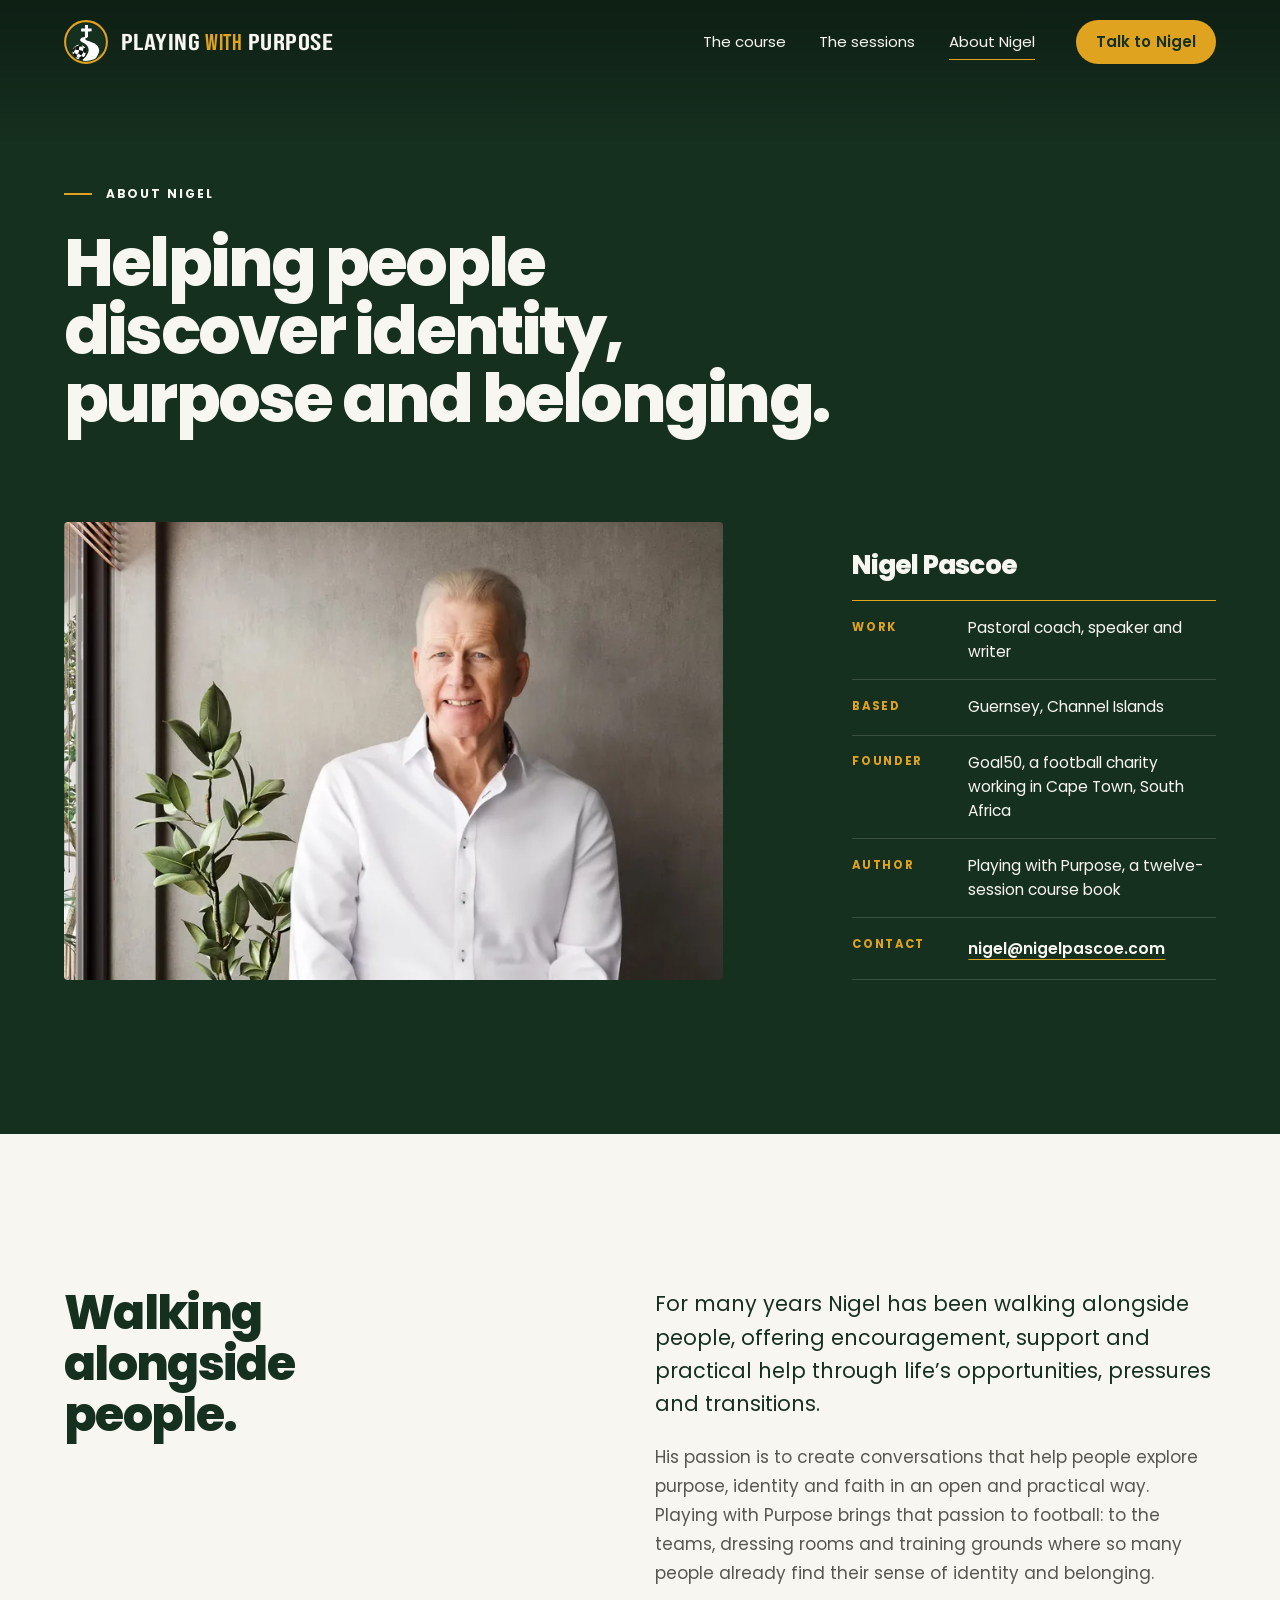
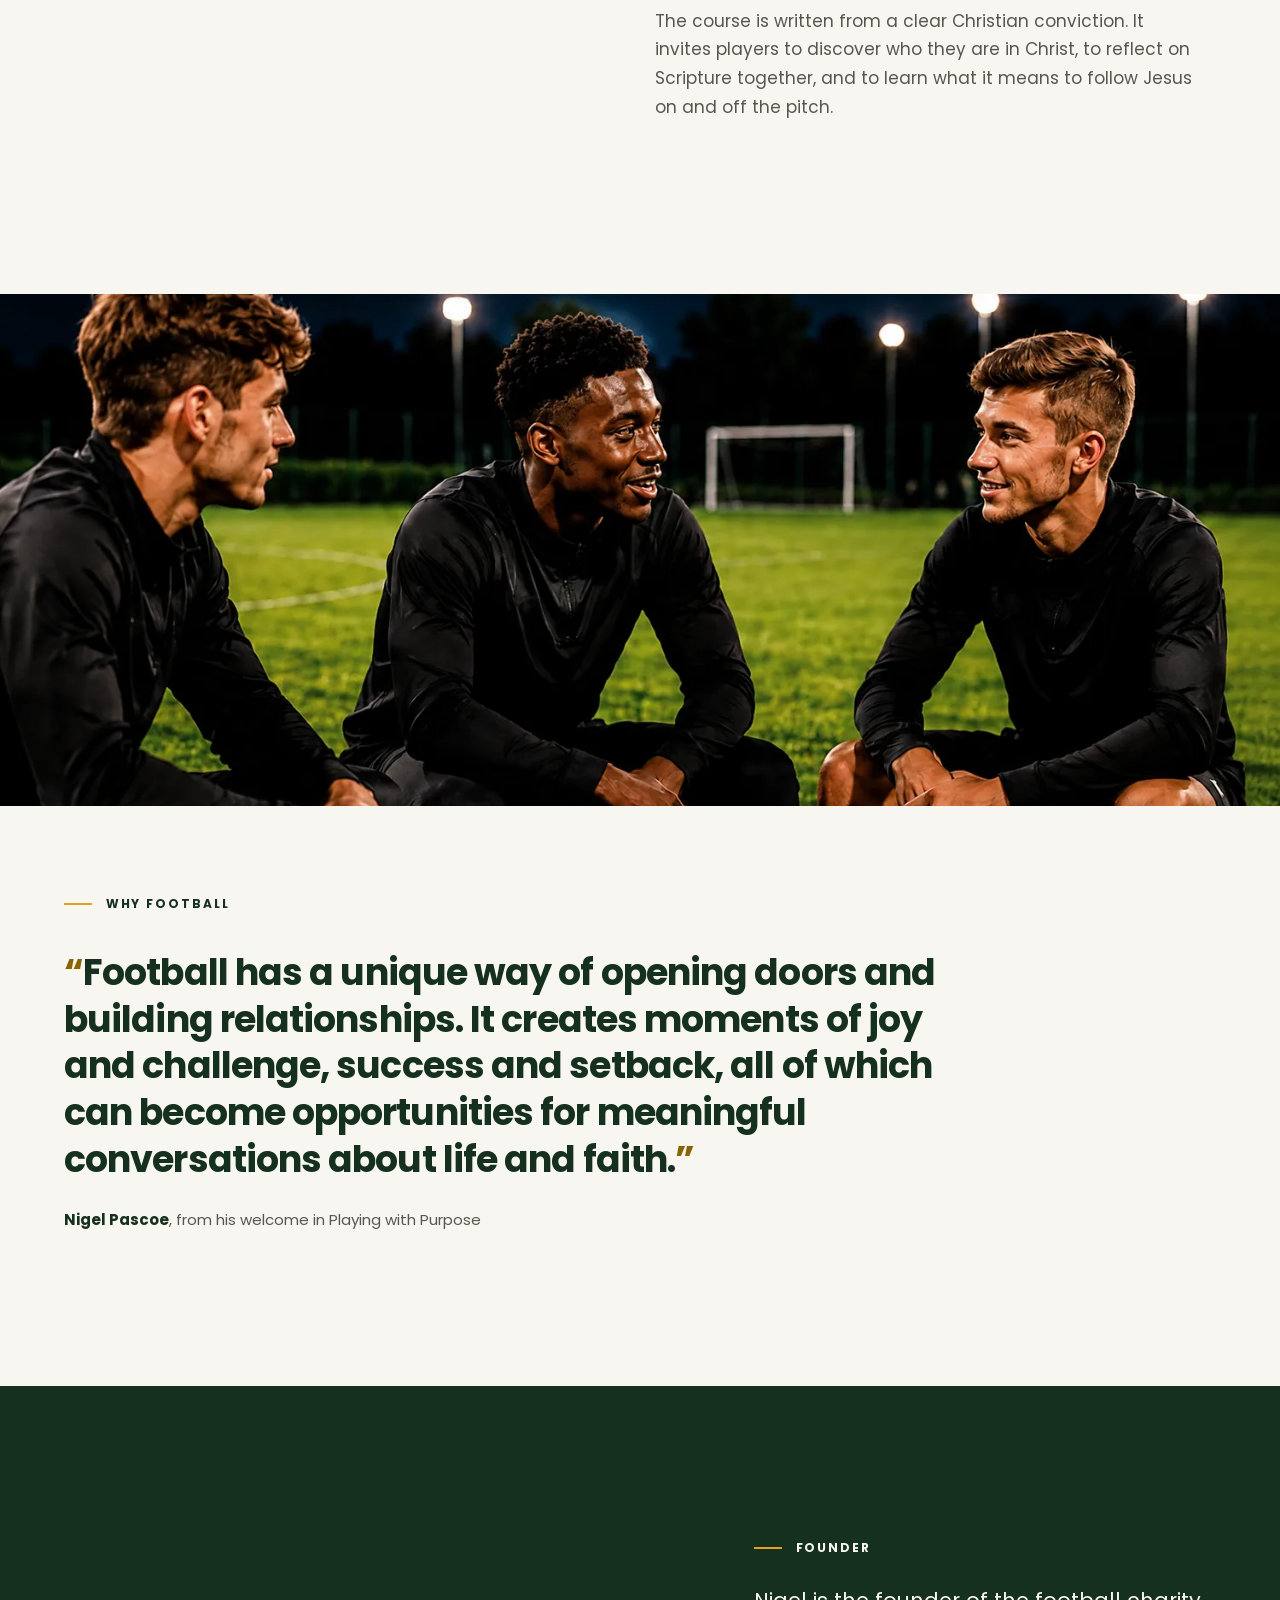
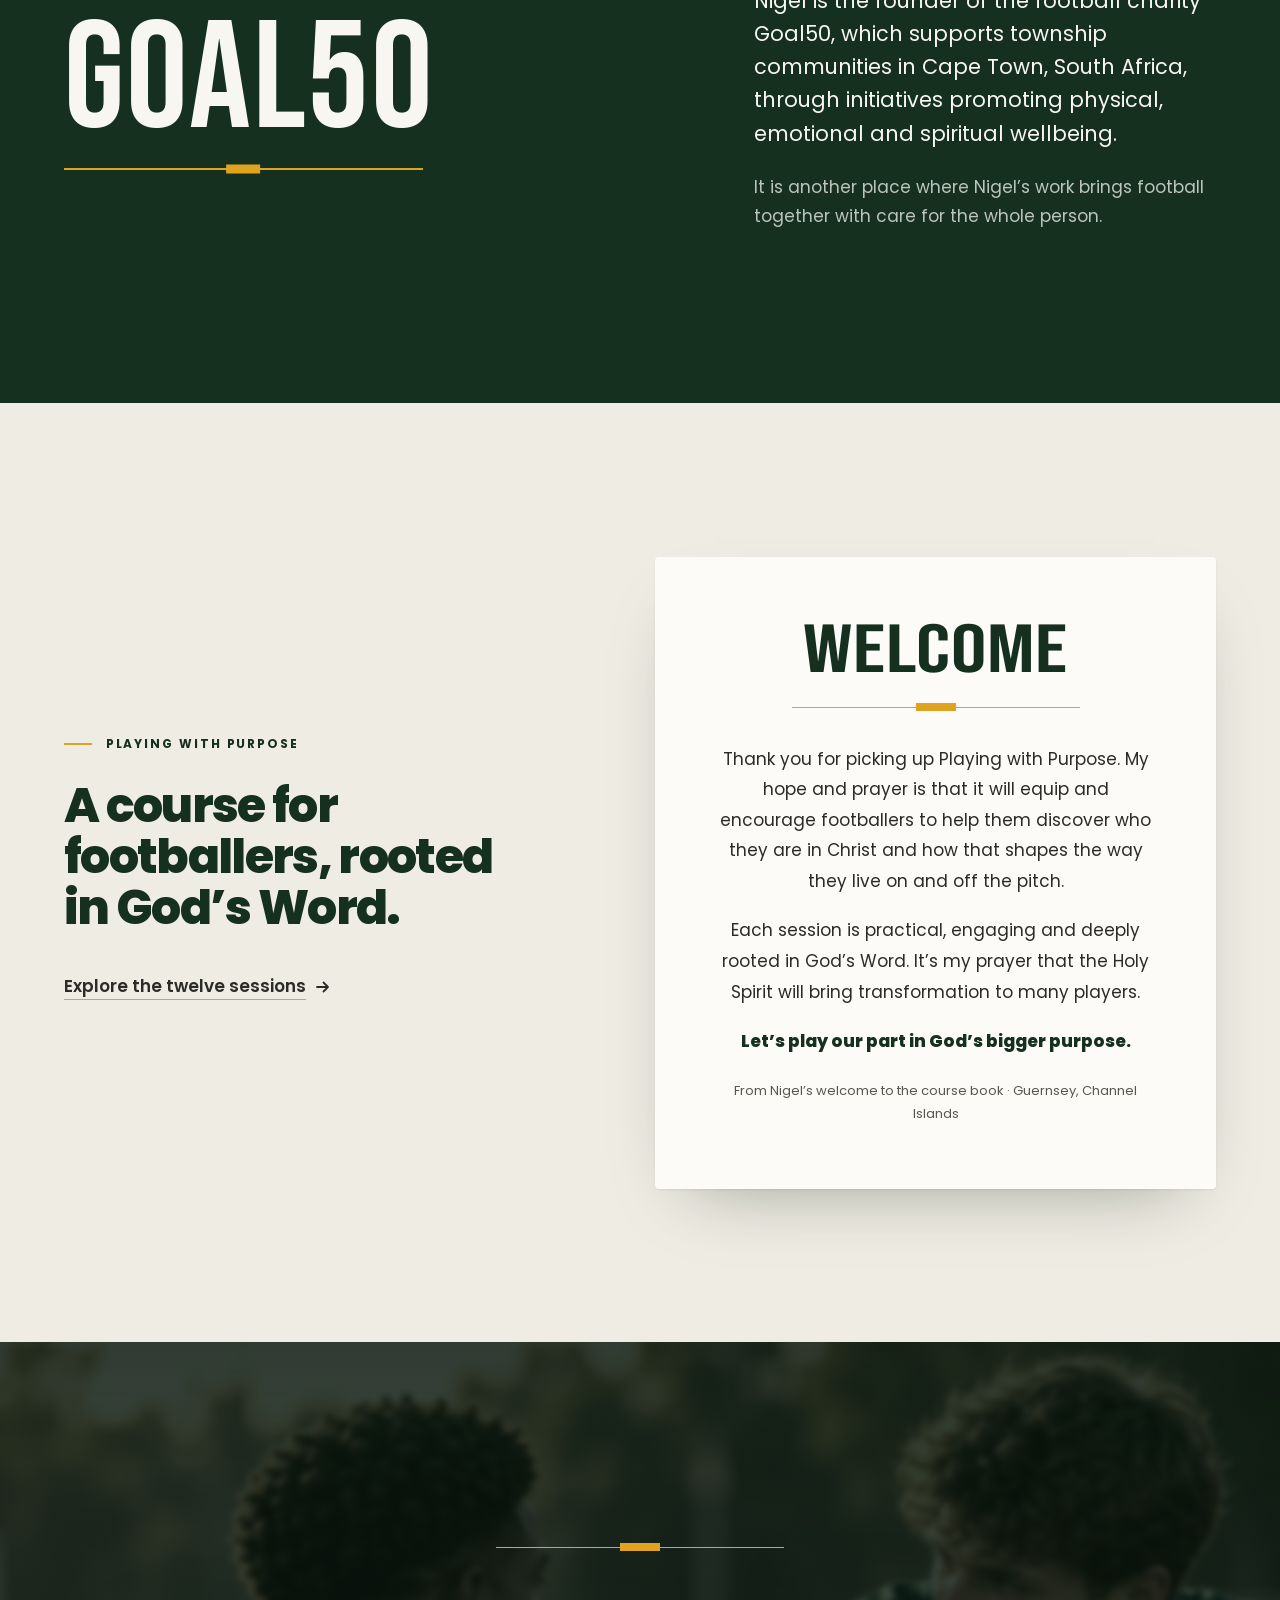
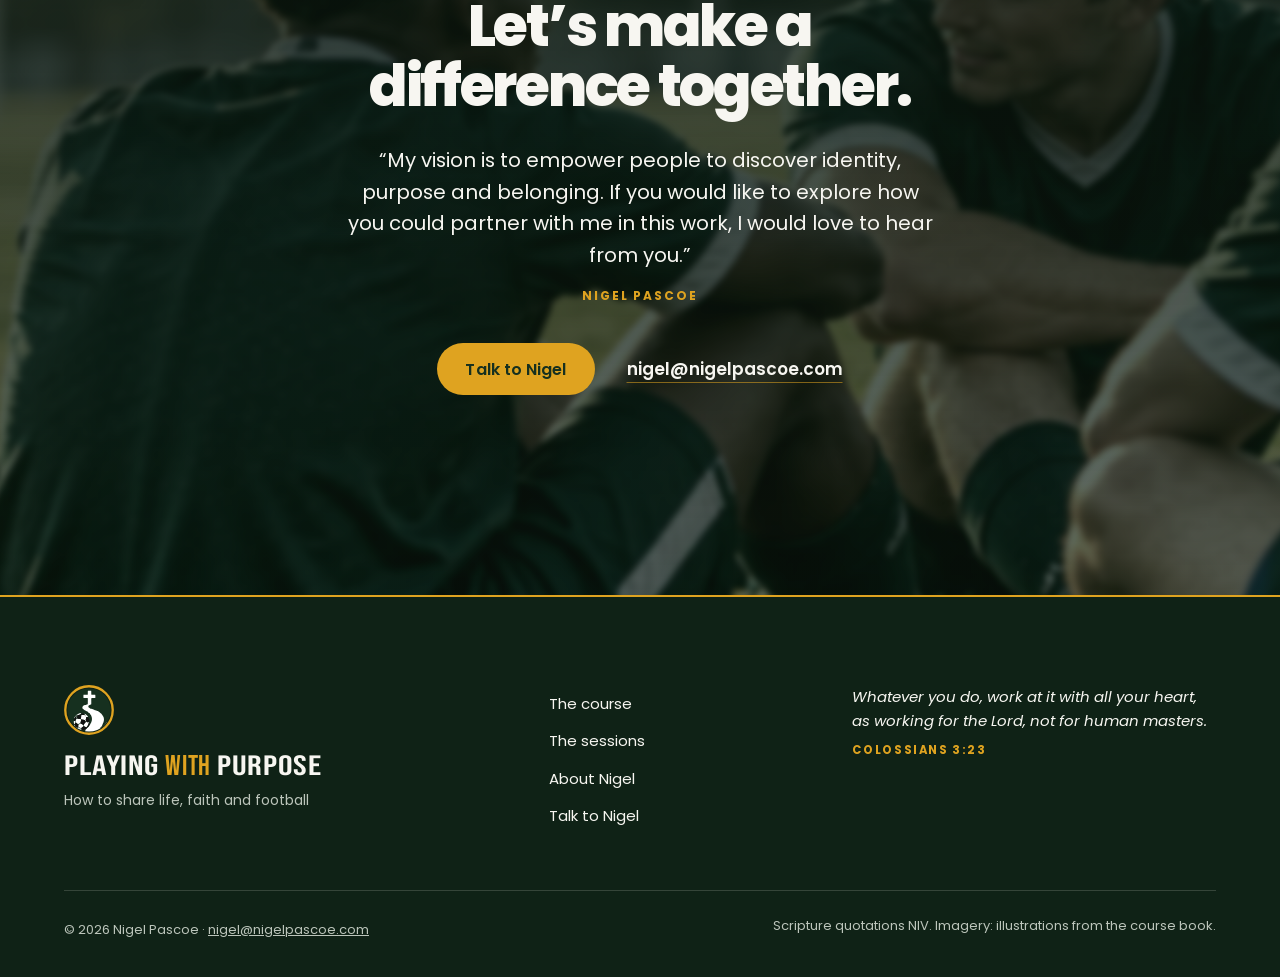
==== about/index.html @ 1e7538c2 "Playing with Purpose website: preview for Nigel Static three-page site (home, about, contact) for Ni" ====
<!doctype html>
<html lang="en-GB">
<head>
  <meta charset="utf-8">
  <meta name="viewport" content="width=device-width, initial-scale=1, viewport-fit=cover">
  <title>About Nigel Pascoe · Playing with Purpose</title>
  <meta name="description" content="Nigel Pascoe is a pastoral coach, speaker and writer from Guernsey, founder of the football charity Goal50, and author of Playing with Purpose, a twelve-session Christian course for footballers.">
  <link rel="canonical" href="https://lukevidamour.github.io/Playing-with-Purpose/about/">
  <meta name="theme-color" content="#16301F">
  <!-- PREVIEW: keeps the draft out of search results. Remove this line (and the Disallow in robots.txt) at launch. -->
  <meta name="robots" content="noindex, nofollow">

  <meta property="og:type" content="website">
  <meta property="og:site_name" content="Playing with Purpose">
  <meta property="og:title" content="About Nigel Pascoe · Playing with Purpose">
  <meta property="og:description" content="Pastoral coach, speaker and writer, founder of Goal50, and author of Playing with Purpose.">
  <meta property="og:url" content="https://lukevidamour.github.io/Playing-with-Purpose/about/">
  <meta property="og:image" content="https://lukevidamour.github.io/Playing-with-Purpose/assets/img/social-card.jpg">
  <meta property="og:image:width" content="1200">
  <meta property="og:image:height" content="630">
  <meta property="og:image:alt" content="Playing with Purpose, a 12-session Christian course by Nigel Pascoe, shown beside the course book cover.">
  <meta property="og:locale" content="en_GB">
  <meta name="twitter:card" content="summary_large_image">

  <link rel="icon" href="../favicon.ico" sizes="48x48">
  <link rel="icon" href="../favicon.svg" type="image/svg+xml">
  <link rel="apple-touch-icon" href="../apple-touch-icon.png">
  <link rel="manifest" href="../site.webmanifest">

  <link rel="preload" href="../assets/fonts/pwp-cover-display.woff2" as="font" type="font/woff2" crossorigin>
  <link rel="preload" href="../assets/fonts/poppins-800.woff2" as="font" type="font/woff2" crossorigin>
  <link rel="preload" href="../assets/fonts/poppins-400.woff2" as="font" type="font/woff2" crossorigin>
  <link rel="stylesheet" href="../assets/css/site.css?v=9">
  <script>document.documentElement.classList.add('js')</script>
  <script src="../assets/js/vendor/lenis.min.js?v=1.3.26" defer></script>
  <script src="../assets/js/site.js?v=6" defer></script>
</head>
<body class="page-about">
  <a class="skip-link" href="#main">Skip to content</a>

  <header class="site-header" data-header>
    <div class="site-header__inner wrap">
      <a class="brand" href="../" aria-label="Playing with Purpose, home">
        <img class="brand__mark" src="../assets/img/logo.svg" alt="" width="44" height="44">
        <span class="brand__word" aria-hidden="true">Playing <span class="brand__with">with</span> Purpose</span>
      </a>
      <nav class="site-nav" aria-label="Main">
        <a class="btn btn--gold btn--small site-nav__quick" href="../contact/">Talk to Nigel</a>
        <button class="site-nav__toggle" type="button" aria-expanded="false" aria-controls="site-menu" data-menu-toggle>
          <span class="site-nav__toggle-label">Menu</span>
          <span class="site-nav__toggle-icon" aria-hidden="true"><span></span><span></span></span>
        </button>
        <div class="site-nav__menu" id="site-menu" data-menu>
          <ul class="site-nav__list">
            <li><a class="site-nav__link" href="../#course">The course</a></li>
            <li><a class="site-nav__link" href="../#sessions">The sessions</a></li>
            <li><a class="site-nav__link" href="./" aria-current="page">About Nigel</a></li>
            <li class="site-nav__cta-item"><a class="btn btn--gold btn--small" href="../contact/">Talk to Nigel</a></li>
          </ul>
          <p class="site-nav__email">Or email <a href="mailto:nigel@nigelpascoe.com">nigel@nigelpascoe.com</a></p>
        </div>
      </nav>
    </div>
  </header>

  <main id="main" tabindex="-1">

    <!-- ============ PROFILE OPENING ============ -->
    <section class="profile theme-dark" aria-labelledby="about-title">
      <div class="wrap">
        <p class="eyebrow">About Nigel</p>
        <h1 class="display-1 profile__title" id="about-title">Helping people discover identity, purpose and belonging.</h1>

        <div class="profile__grid">
          <figure class="profile__portrait">
            <picture>
              <source type="image/webp" srcset="../assets/img/nigel-portrait-wide-800.webp 800w, ../assets/img/nigel-portrait-wide-1200.webp 1200w, ../assets/img/nigel-portrait-wide-1706.webp 1706w" sizes="(min-width: 1024px) 56vw, 100vw">
              <img src="../assets/img/nigel-portrait-wide-1200.jpg" srcset="../assets/img/nigel-portrait-wide-800.jpg 800w, ../assets/img/nigel-portrait-wide-1200.jpg 1200w, ../assets/img/nigel-portrait-wide-1706.jpg 1706w" sizes="(min-width: 1024px) 56vw, 100vw" width="1706" height="1188" alt="Nigel Pascoe, smiling, in a white open-necked shirt beside a leafy plant." fetchpriority="high" decoding="async">
            </picture>
          </figure>

          <div class="profile__card">
            <p class="profile__name">Nigel Pascoe</p>
            <dl class="ledger">
              <div><dt>Work</dt><dd>Pastoral coach, speaker and writer</dd></div>
              <div><dt>Based</dt><dd>Guernsey, Channel Islands</dd></div>
              <div><dt>Founder</dt><dd>Goal50, a football charity working in Cape Town, South Africa</dd></div>
              <div><dt>Author</dt><dd>Playing with Purpose, a twelve-session course book</dd></div>
              <div><dt>Contact</dt><dd><a href="mailto:nigel@nigelpascoe.com">nigel@nigelpascoe.com</a></dd></div>
            </dl>
          </div>
        </div>
      </div>
    </section>

    <!-- ============ NARRATIVE ============ -->
    <section class="story" aria-labelledby="story-title">
      <div class="wrap story__grid">
        <h2 class="display-2 story__title" id="story-title" data-reveal>Walking alongside people.</h2>
        <div class="story__text">
          <p class="lead">For many years Nigel has been walking alongside people, offering encouragement, support and practical help through life’s opportunities, pressures and transitions.</p>
          <p>His passion is to create conversations that help people explore purpose, identity and faith in an open and practical way. Playing with Purpose brings that passion to football: to the teams, dressing rooms and training grounds where so many people already find their sense of identity and belonging.</p>
          <p>The course is written from a clear Christian conviction. It invites players to discover who they are in Christ, to reflect on Scripture together, and to learn what it means to follow Jesus on and off the pitch.</p>
        </div>
      </div>
    </section>

    <!-- ============ WHY FOOTBALL ============ -->
    <section class="why-football" aria-labelledby="football-title">
      <figure class="why-football__band">
        <picture>
          <source type="image/webp" srcset="../assets/img/players-floodlights-960.webp 960w, ../assets/img/players-floodlights-1500.webp 1500w, ../assets/img/players-floodlights-1831.webp 1831w" sizes="100vw">
          <img src="../assets/img/players-floodlights-1500.jpg" srcset="../assets/img/players-floodlights-960.jpg 960w, ../assets/img/players-floodlights-1500.jpg 1500w, ../assets/img/players-floodlights-1831.jpg 1831w" sizes="100vw" width="1831" height="859" alt="Three players in training tops crouch on a floodlit pitch, smiling and talking together." loading="lazy" decoding="async">
        </picture>
      </figure>
      <div class="wrap">
        <h2 class="eyebrow why-football__label" id="football-title">Why football</h2>
        <figure class="pull">
          <blockquote class="pull__quote" data-reveal>
            <p><span class="pull__mark" aria-hidden="true">“</span>Football has a unique way of opening doors and building relationships. It creates moments of joy and challenge, success and setback, all of which can become opportunities for meaningful conversations about life and faith.<span aria-hidden="true">”</span></p>
          </blockquote>
          <figcaption class="pull__cite"><strong>Nigel Pascoe</strong>, from his welcome in Playing with Purpose</figcaption>
        </figure>
      </div>
    </section>

    <!-- ============ GOAL50 ============ -->
    <section class="goal50 theme-dark" aria-labelledby="goal50-title">
      <div class="wrap goal50__grid">
        <h2 class="goal50__name" id="goal50-title"><span class="visually-hidden">Founder of </span>Goal50</h2>
        <div class="goal50__text">
          <p class="eyebrow">Founder</p>
          <p class="lead">Nigel is the founder of the football charity Goal50, which supports township communities in Cape Town, South Africa, through initiatives promoting physical, emotional and spiritual wellbeing.</p>
          <p>It is another place where Nigel’s work brings football together with care for the whole person.</p>
        </div>
      </div>
    </section>

    <!-- ============ THE COURSE, IN NIGEL'S WORDS ============ -->
    <section class="welcome" aria-labelledby="welcome-title">
      <div class="wrap welcome__grid">
        <div class="welcome__intro">
          <p class="eyebrow">Playing with Purpose</p>
          <h2 class="display-2" id="welcome-title" data-reveal>A course for footballers, rooted in God’s Word.</h2>
          <a class="link-arrow link-arrow--right" href="../#sessions">Explore the twelve sessions <svg class="link-arrow__icon" viewBox="0 0 16 16" aria-hidden="true"><path d="M2 8h11M8.5 3.5 13 8l-4.5 4.5"/></svg></a>
        </div>
        <figure class="letter">
          <p class="letter__head" aria-hidden="true">Welcome</p>
          <div class="mark-rule" aria-hidden="true"></div>
          <blockquote class="letter__body">
            <p>Thank you for picking up Playing with Purpose. My hope and prayer is that it will equip and encourage footballers to help them discover who they are in Christ and how that shapes the way they live on and off the pitch.</p>
            <p>Each session is practical, engaging and deeply rooted in God’s Word. It’s my prayer that the Holy Spirit will bring transformation to many players.</p>
            <p class="letter__line">Let’s play our part in God’s bigger purpose.</p>
          </blockquote>
          <figcaption class="letter__source">From Nigel’s welcome to the course book · Guernsey, Channel Islands</figcaption>
        </figure>
      </div>
    </section>

    <!-- ============ CLOSING INVITATION ============ -->
    <section class="closing closing--centred closing--soft theme-dark" aria-labelledby="closing-title">
      <div class="closing__media" aria-hidden="true" data-parallax="0.1">
        <picture>
          <source type="image/webp" srcset="../assets/img/closing-together-960.webp 960w, ../assets/img/closing-together-1600.webp 1600w, ../assets/img/closing-together-2400.webp 2400w" sizes="100vw">
          <img src="../assets/img/closing-together-1600.jpg" srcset="../assets/img/closing-together-960.jpg 960w, ../assets/img/closing-together-1600.jpg 1600w, ../assets/img/closing-together-2400.jpg 2400w" sizes="100vw" width="2400" height="957" alt="" loading="lazy" decoding="async">
        </picture>
      </div>
      <div class="wrap closing__inner">
        <div class="mark-rule" aria-hidden="true"></div>
        <h2 class="closing__title" id="closing-title" data-reveal>Let’s make a difference together.</h2>
        <p class="closing__lead">“My vision is to empower people to discover identity, purpose and belonging. If you would like to explore how you could partner with me in this work, I would love to hear from you.”</p>
        <p class="closing__attrib">Nigel Pascoe</p>
        <div class="closing__actions">
          <a class="btn btn--gold" href="../contact/">Talk to Nigel</a>
          <a class="closing__email" href="mailto:nigel@nigelpascoe.com">nigel@nigelpascoe.com</a>
        </div>
      </div>
    </section>
  </main>

  <footer class="site-footer theme-dark">
    <div class="wrap site-footer__grid">
      <div class="site-footer__brand">
        <img src="../assets/img/logo.svg" alt="" width="56" height="56">
        <p class="site-footer__name">Playing <span>with</span> Purpose</p>
        <p class="site-footer__tag">How to share life, faith and football</p>
      </div>
      <nav class="site-footer__nav" aria-label="Footer">
        <ul>
          <li><a href="../#course">The course</a></li>
          <li><a href="../#sessions">The sessions</a></li>
          <li><a href="./" aria-current="page">About Nigel</a></li>
          <li><a href="../contact/">Talk to Nigel</a></li>
        </ul>
      </nav>
      <figure class="site-footer__verse">
        <blockquote><p>Whatever you do, work at it with all your heart, as working for the Lord, not for human masters.</p></blockquote>
        <figcaption>Colossians 3:23</figcaption>
      </figure>
    </div>
    <div class="wrap site-footer__legal">
      <p>© 2026 Nigel Pascoe · <a href="mailto:nigel@nigelpascoe.com">nigel@nigelpascoe.com</a></p>
      <p>Scripture quotations NIV. Imagery: illustrations from the course book.</p>
    </div>
  </footer>
</body>
</html>
---- assets/css/site.css ----
/* ==========================================================================
   Playing with Purpose — site styles
   The book's own system: Poppins (interior), Bebas Neue at the cover's 130% stretch,
   forest green, off-white and gold, the gold centre-mark rule and gold number discs.
   Editorial principles: one left axis, a strict type scale, numbered section folios,
   one or two big moments and calm, generous space everywhere else.
   ========================================================================== */

/* ---------- Fonts: the book's own families (SIL OFL), subset to Latin ---------- */
@font-face { font-family: "Poppins"; src: url("../fonts/poppins-400.woff2") format("woff2"); font-weight: 400; font-style: normal; font-display: swap; }
@font-face { font-family: "Poppins"; src: url("../fonts/poppins-400-italic.woff2") format("woff2"); font-weight: 400; font-style: italic; font-display: swap; }
@font-face { font-family: "Poppins"; src: url("../fonts/poppins-600.woff2") format("woff2"); font-weight: 600; font-style: normal; font-display: swap; }
@font-face { font-family: "Poppins"; src: url("../fonts/poppins-700.woff2") format("woff2"); font-weight: 700; font-style: normal; font-display: swap; }
@font-face { font-family: "Poppins"; src: url("../fonts/poppins-800.woff2") format("woff2"); font-weight: 800; font-style: normal; font-display: swap; }
@font-face { font-family: "Bebas Neue"; src: url("../fonts/bebas-neue-400.woff2") format("woff2"); font-weight: 400; font-style: normal; font-display: swap; }
/* Bebas Neue widened 130%, exactly as the front cover sets it (scaleX(1.3)); renamed per the OFL. */
@font-face { font-family: "PWP Cover Display"; src: url("../fonts/pwp-cover-display.woff2") format("woff2"); font-weight: 400; font-style: normal; font-display: swap; }

/* ---------- Tokens ---------- */
:root {
  --green: #16301F;
  --green-deep: #0F2216;
  --paper: #F7F6F1;
  --paper-2: #EFECE3;
  --ink: #2B2B28;
  --ink-soft: #57574F;
  --gold: #DFA320;
  --gold-ink: #8A6400;
  --gold-soft: rgba(223, 163, 32, .55);
  --rule: #DCD8CC;
  --on-dark: #F7F6F1;
  --on-dark-soft: #BCC5BB;
  --on-dark-rule: rgba(247, 246, 241, .16);

  --font-cover: "PWP Cover Display", "Bebas Neue", "Arial Narrow", Impact, sans-serif;
  --font-display: "Bebas Neue", "Arial Narrow", Impact, sans-serif;
  --font-sans: "Poppins", ui-sans-serif, system-ui, -apple-system, "Segoe UI", sans-serif;

  --pad: clamp(20px, 5vw, 72px);
  --max: 1280px;
  --gutter: clamp(16px, 2.4vw, 32px);
  --header-h: 68px;
  --header-h-compact: 58px;
  --section: clamp(104px, 12vw, 176px);
  --measure: 34rem;
  --ease-out: cubic-bezier(.22, 1, .36, 1);
  --ease-in-out: cubic-bezier(.65, 0, .35, 1);
  --focus: var(--green);
}
@media (min-width: 900px) { :root { --header-h: 84px; --header-h-compact: 64px; } }

/* ---------- Base ---------- */
*, *::before, *::after { box-sizing: border-box; }
html { -webkit-text-size-adjust: 100%; text-size-adjust: 100%; scroll-padding-top: var(--header-h); }
@media (prefers-reduced-motion: no-preference) { html:not(.lenis) { scroll-behavior: smooth; } }
html.lenis, html.lenis body { height: auto; }
.lenis.lenis-smooth { scroll-behavior: auto !important; }
.lenis.lenis-stopped { overflow: clip; }
body {
  margin: 0; background: var(--paper); color: var(--ink);
  font: 400 1.0625rem/1.7 var(--font-sans);
  -webkit-font-smoothing: antialiased; -moz-osx-font-smoothing: grayscale; text-rendering: optimizeLegibility;
}
body.menu-open { overflow: hidden; }
img, picture, svg, video { display: block; max-width: 100%; }
img { height: auto; }
a { color: inherit; }
p { margin: 0 0 1.1em; text-wrap: pretty; }
h1, h2, h3, h4 { margin: 0; font-weight: 800; }
button { font: inherit; color: inherit; }
::selection { background: var(--gold); color: var(--green); }
main:focus { outline: none; }
:focus-visible { outline: 2px solid var(--focus); outline-offset: 4px; border-radius: 1px; }
.theme-dark { --focus: var(--gold); background: var(--green); color: var(--on-dark); }

.visually-hidden { position: absolute !important; width: 1px; height: 1px; padding: 0; margin: -1px; overflow: hidden; clip: rect(0 0 0 0); white-space: nowrap; border: 0; }
.skip-link { position: fixed; left: 16px; top: -100px; z-index: 100; background: var(--gold); color: var(--green); padding: .75rem 1rem; font-weight: 700; text-decoration: none; }
.skip-link:focus { top: 12px; }
.keep { white-space: nowrap; }
@media (max-width: 639.98px) { .keep { white-space: normal; } }
.wrap { width: min(100% - 2 * var(--pad), var(--max)); margin-inline: auto; }

/* ---------- Type roles: a strict scale ---------- */
.eyebrow {
  display: flex; align-items: center; gap: .85rem; margin: 0 0 1.75rem;
  font: 700 .75rem/1.3 var(--font-sans); letter-spacing: .16em; text-transform: uppercase; color: var(--green);
}
.eyebrow::before { content: ""; flex: none; width: 1.75rem; height: 2px; background: var(--gold); }
/* Section folios: a chapter number in the cover face, like the book's contents page. */
.eyebrow__num { font: 400 1.0625rem/1 var(--font-cover); letter-spacing: .04em; color: var(--gold-ink); padding-top: .1em; }
.eyebrow--folio::before { display: none; }
.eyebrow--folio .eyebrow__num::after { content: ""; display: inline-block; width: 1.75rem; height: 1px; margin: 0 0 .28em .85rem; vertical-align: middle; background: currentColor; opacity: .6; }
.theme-dark .eyebrow { color: var(--on-dark); }
.theme-dark .eyebrow__num { color: var(--gold); }
.eyebrow--centre { justify-content: center; }

.h-section, .display-2 {
  font: 800 clamp(2rem, 1.3rem + 2.1vw, 3.375rem)/1.07 var(--font-sans);
  letter-spacing: -.035em; color: var(--green); text-wrap: balance;
}
.theme-dark .h-section, .theme-dark .display-2 { color: var(--on-dark); }
.display-1 { font: 800 clamp(2.5rem, 1.4rem + 3.4vw, 4.75rem)/1.03 var(--font-sans); letter-spacing: -.042em; color: var(--green); text-wrap: balance; }
.theme-dark .display-1 { color: var(--on-dark); }
.lead { font-size: clamp(1.125rem, 1.02rem + .35vw, 1.3125rem); line-height: 1.6; color: var(--green); max-width: 32em; }
.theme-dark .lead { color: var(--on-dark); }

.disc { display: inline-grid; place-items: center; flex: none; width: 1.75rem; height: 1.75rem; border-radius: 50%; background: var(--gold); color: var(--green); font: 700 .8125rem/1 var(--font-sans); font-variant-numeric: lining-nums tabular-nums; }
.mark-rule { position: relative; height: 10px; width: min(100%, 18rem); margin-inline: auto; }
.mark-rule::before { content: ""; position: absolute; left: 0; right: 0; top: 50%; height: 1px; background: var(--gold); }
.mark-rule::after { content: ""; position: absolute; left: 50%; top: 50%; width: 40px; height: 8px; background: var(--gold); transform: translate(-50%, -50%); }

/* ---------- Buttons & links ---------- */
.btn {
  position: relative; display: inline-flex; align-items: center; justify-content: center; gap: .6rem;
  min-height: 3.25rem; padding: .95rem 1.75rem; overflow: hidden; isolation: isolate;
  font: 600 1rem/1.1 var(--font-sans); letter-spacing: .005em; text-decoration: none; white-space: nowrap;
  border: 0; border-radius: 999px; cursor: pointer;
  transition: color .45s var(--ease-out), transform .25s var(--ease-out);
}
.btn::before { content: ""; position: absolute; inset: 0; z-index: -1; border-radius: inherit; transform: translateY(101%); transition: transform .55s var(--ease-out); }
.btn:hover::before { transform: none; }
.btn:active { transform: scale(.98); }
.btn--gold { background: var(--gold); color: var(--green); }
.btn--gold::before { background: var(--paper); }
.btn--green { background: var(--green); color: var(--paper); }
.btn--green::before { background: var(--gold); }
.btn--green:hover { color: var(--green); }
.btn--small { min-height: 2.75rem; padding: .7rem 1.25rem; font-size: .9375rem; }
.btn .link-arrow__icon { width: 1rem; height: 1rem; }

.link-arrow { position: relative; display: inline-flex; align-items: center; gap: .55rem; min-height: 2.75rem; font-weight: 600; text-decoration: none; }
.link-arrow::after { content: ""; position: absolute; left: 0; right: 1.55rem; bottom: .55rem; height: 1px; background: currentColor; opacity: .35; }
.link-arrow::before { content: ""; position: absolute; left: 0; right: 1.55rem; bottom: .55rem; height: 1px; z-index: 1; background: var(--gold); transform: scaleX(0); transform-origin: left; transition: transform .55s var(--ease-out); }
.link-arrow:hover::before { transform: scaleX(1); }
.link-arrow__icon { width: 1rem; height: 1rem; fill: none; stroke: currentColor; stroke-width: 1.8; stroke-linecap: round; stroke-linejoin: round; transition: transform .45s var(--ease-out); }
.link-arrow:hover .link-arrow__icon { transform: translateY(3px); }
.link-arrow--right:hover .link-arrow__icon { transform: translateX(4px); }
.text-button { min-height: 2.75rem; background: none; border: 0; padding: 0; cursor: pointer; font: 600 .9375rem/1.4 var(--font-sans); text-decoration: underline; text-decoration-thickness: 1px; text-underline-offset: .4em; text-decoration-color: var(--gold); }

/* ==========================================================================
   Cursor — the system pointer stays; a small, faint ring eases along behind it
   (fine pointers only), warming to gold over anything clickable.
   ========================================================================== */
.cursor { position: fixed; inset: 0 auto auto 0; z-index: 9999; pointer-events: none; color: var(--paper); transition: color .3s ease, opacity .3s ease; }
.cursor.is-ink { color: var(--green); }
.cursor.is-hidden { opacity: 0; }
.cursor__ring { position: absolute; left: 0; top: 0; will-change: transform; }
.cursor__ring i {
  position: absolute; width: 30px; height: 30px; margin: -15px 0 0 -15px; border-radius: 50%;
  border: 1px solid currentColor; opacity: .28;
  transition: transform .5s var(--ease-out), opacity .35s ease, border-color .35s ease;
}
.cursor.is-hover .cursor__ring i { transform: scale(1.4); opacity: .75; border-color: var(--gold); }
.cursor.is-down .cursor__ring i { transform: scale(.85); }

/* ==========================================================================
   Header — transparent over the opening, then the book's green band
   ========================================================================== */
.site-header {
  --bar-h: var(--header-h);
  position: fixed; top: 0; left: 0; right: 0; z-index: 60; color: var(--on-dark);
  border-bottom: 1px solid transparent;
  transition: background-color .6s var(--ease-out), border-color .6s var(--ease-out);
  --focus: var(--gold);
}
/* Once the page moves, the bar settles into a slimmer band; it never hides. */
.site-header.is-compact { --bar-h: var(--header-h-compact); }
.site-header::before { content: ""; position: absolute; inset: 0 0 -70% 0; z-index: -1; pointer-events: none; background: linear-gradient(to bottom, rgba(6, 14, 9, .5), rgba(6, 14, 9, 0)); transition: opacity .6s var(--ease-out); }
.site-header.is-solid, html:not(.js) .site-header, body.menu-open .site-header { background: rgba(22, 48, 31, .97); border-bottom-color: rgba(223, 163, 32, .55); }
@supports (backdrop-filter: blur(1px)) { .site-header.is-solid { background: rgba(22, 48, 31, .9); backdrop-filter: blur(12px) saturate(1.2); -webkit-backdrop-filter: blur(12px) saturate(1.2); } }
.site-header.is-solid::before, html:not(.js) .site-header::before, body.menu-open .site-header::before { opacity: 0; }
.site-header__inner { height: var(--bar-h); display: flex; align-items: center; justify-content: space-between; gap: 1rem; transition: height .5s var(--ease-out); }
.brand { display: flex; align-items: center; gap: .8rem; text-decoration: none; color: var(--on-dark); min-height: 44px; transform-origin: left center; transition: transform .5s var(--ease-out); }
.site-header.is-compact .brand { transform: scale(.88); }
.brand__mark { width: 40px; height: 40px; flex: none; }
.brand__word { font: 400 1.375rem/1 var(--font-cover); letter-spacing: .02em; text-transform: uppercase; padding-top: .14em; white-space: nowrap; }
.brand__with { color: var(--gold); font-family: var(--font-display); }
@media (max-width: 559.98px) { .brand__word { display: none; } }
@media (min-width: 900px) { .brand__mark { width: 44px; height: 44px; } .brand__word { font-size: 1.4375rem; } }
.site-nav { display: flex; align-items: center; gap: .75rem; }
.site-nav__list { list-style: none; margin: 0; padding: 0; }
.site-nav__link { text-decoration: none; }
.site-nav__email { margin: 0; }
.site-nav__toggle { display: inline-flex; align-items: center; gap: .7rem; min-height: 44px; min-width: 44px; justify-content: center; padding: 0 .25rem; margin-right: -.25rem; background: none; border: 0; color: var(--on-dark); cursor: pointer; font: 600 .9375rem/1 var(--font-sans); letter-spacing: .02em; }
@media (max-width: 419.98px) { .site-nav__toggle-label { position: absolute; width: 1px; height: 1px; overflow: hidden; clip: rect(0 0 0 0); } }
.site-nav__toggle-icon { position: relative; width: 24px; height: 12px; }
.site-nav__toggle-icon span { position: absolute; left: 0; right: 0; top: 5px; height: 2px; background: currentColor; transition: transform .4s var(--ease-out); }
.site-nav__toggle-icon span:first-child { transform: translateY(-5px); }
.site-nav__toggle-icon span:last-child { transform: translateY(5px); }
.site-nav__toggle[aria-expanded="true"] .site-nav__toggle-icon span:first-child { transform: rotate(45deg); }
.site-nav__toggle[aria-expanded="true"] .site-nav__toggle-icon span:last-child { transform: rotate(-45deg); }
@media (max-width: 899.98px) {
  .site-nav__quick { min-height: 2.5rem; padding: .55rem 1rem; font-size: .875rem; }
  .site-nav__menu { position: fixed; left: 0; right: 0; bottom: 0; top: var(--bar-h); display: flex; flex-direction: column; gap: 2rem; padding: 2rem var(--pad) calc(2rem + env(safe-area-inset-bottom)); background: var(--green); overflow-y: auto; visibility: hidden; opacity: 0; transition: opacity .4s ease, visibility 0s linear .4s; }
  .site-nav__menu.is-open { visibility: visible; opacity: 1; transition: opacity .4s ease; }
  .site-nav__list { border-top: 1px solid var(--on-dark-rule); }
  .site-nav__list li { border-bottom: 1px solid var(--on-dark-rule); }
  .site-nav__link { display: block; padding: 1.05rem 0; font: 800 clamp(1.875rem, 8vw, 2.5rem)/1.1 var(--font-sans); letter-spacing: -.035em; text-transform: lowercase; color: var(--on-dark); }
  .site-nav__link:hover, .site-nav__link[aria-current] { color: var(--gold); }
  .site-nav__cta-item { border-bottom: 0 !important; padding-top: 2rem; }
  .site-nav__cta-item .btn { width: 100%; min-height: 3.5rem; font-size: 1.0625rem; }
  .site-nav__email { color: var(--on-dark-soft); font-size: .9375rem; }
  .site-nav__email a { color: var(--on-dark); }
  .site-nav__menu.is-open .site-nav__list li { animation: menu-in .6s var(--ease-out) both; }
  .site-nav__menu.is-open .site-nav__list li:nth-child(2) { animation-delay: .05s; }
  .site-nav__menu.is-open .site-nav__list li:nth-child(3) { animation-delay: .1s; }
  .site-nav__menu.is-open .site-nav__list li:nth-child(4) { animation-delay: .15s; }
  html:not(.js) .site-header { position: absolute; }
  html:not(.js) .site-header__inner { height: auto; flex-wrap: wrap; padding-block: .9rem; }
  html:not(.js) .site-nav { flex-wrap: wrap; }
  html:not(.js) .site-nav__toggle, html:not(.js) .site-nav__quick { display: none; }
  html:not(.js) .site-nav__menu { position: static; visibility: visible; opacity: 1; padding: 0; background: none; }
  html:not(.js) .site-nav__list { display: flex; flex-wrap: wrap; gap: .25rem 1.25rem; border: 0; }
  html:not(.js) .site-nav__list li { border: 0; }
  html:not(.js) .site-nav__link { font-size: 1rem; padding: .5rem 0; text-transform: none; letter-spacing: 0; }
  html:not(.js) .site-nav__cta-item { padding: 0; }
  html:not(.js) .site-nav__email { display: none; }
}
@keyframes menu-in { from { opacity: 0; transform: translateY(14px); } to { opacity: 1; transform: none; } }
@media (min-width: 900px) {
  .site-nav__toggle, .site-nav__email, .site-nav__quick { display: none; }
  .site-nav__list { display: flex; align-items: center; gap: clamp(1.5rem, 2.6vw, 2.5rem); }
  .site-nav__link { position: relative; display: block; padding: .6rem 0; font-size: .9375rem; color: var(--on-dark); }
  .site-nav__link::after { content: ""; position: absolute; left: 0; right: 0; bottom: .25rem; height: 1px; background: var(--gold); transform: scaleX(0); transform-origin: right; transition: transform .5s var(--ease-out); }
  .site-nav__link:hover::after, .site-nav__link[aria-current]::after { transform: scaleX(1); transform-origin: left; }
  .site-nav__cta-item { margin-left: .5rem; }
}

/* ==========================================================================
   1. Hero — the cover scene, full bleed. One column on one axis.
   ========================================================================== */
.hero { position: relative; overflow: clip; isolation: isolate; min-height: 100svh; background: #050b07; }
.hero__media { position: absolute; inset: 0; z-index: -1; will-change: transform; }
.hero__media picture, .hero__img { width: 100%; height: 100%; }
.hero__img { object-fit: cover; object-position: 70% 50%; }
.hero__media::after {
  content: ""; position: absolute; inset: 0; pointer-events: none;
  background:
    linear-gradient(to right, rgba(5, 11, 7, .82) 0%, rgba(5, 11, 7, .62) 30%, rgba(5, 11, 7, .1) 52%, rgba(5, 11, 7, 0) 62%),
    linear-gradient(to top, rgba(5, 11, 7, .55) 0%, rgba(5, 11, 7, 0) 26%);
}
.hero__inner { position: relative; min-height: 100svh; display: flex; flex-direction: column; justify-content: center; padding-block: calc(var(--header-h) + 2.5rem) clamp(4.5rem, 10svh, 6.5rem); }
.hero__eyebrow { color: var(--on-dark) !important; margin-bottom: clamp(1.25rem, 3svh, 2rem); }
.lockup {
  /* As printed on the cover: PLAYING and PURPOSE in the 130% cut; "with" in plain Bebas, gold,
     centred between fine rules spanning the width of PLAYING (3.295em). The small negative
     indent aligns the letterforms optically with the text column. */
  --F: min(22vw, 6.75rem);
  margin: 0 0 0 -.035em; font: 400 var(--F)/.82 var(--font-cover); text-transform: uppercase; letter-spacing: 0; color: var(--on-dark);
}
.lockup__word { display: block; }
.lockup__with { display: flex; align-items: center; width: 3.295em; height: .34em; margin: .04em 0 .07em .035em; }
.lockup__with-text { font: 400 .26em/1 var(--font-display); letter-spacing: .02em; color: var(--gold); padding: .12em .55em 0; }
.lockup__rule { flex: 1; height: 2px; background: var(--gold); }
.hero__deck { margin-top: clamp(1.75rem, 4svh, 2.5rem); }
.hero__headline { margin: 0 0 clamp(1.75rem, 4svh, 2.25rem); max-width: 22em; font: 600 clamp(1.125rem, .98rem + .5vw, 1.4375rem)/1.45 var(--font-sans); letter-spacing: -.01em; color: rgba(247, 246, 241, .92); }
.hero__actions { display: flex; flex-wrap: wrap; align-items: center; gap: 1rem 2rem; }
.hero .link-arrow { color: var(--on-dark); }
.hero__scroll { display: none; }
@media (min-width: 900px) {
  .lockup { --F: clamp(4.5rem, min(8.4vw, 15.5svh), 9.5rem); }
  .hero__scroll { display: block; position: absolute; left: 50%; bottom: 1.75rem; width: 24px; height: 54px; margin-left: -12px; overflow: hidden; }
  .hero__scroll::before { content: ""; position: absolute; left: 50%; top: 0; bottom: 0; width: 1px; background: rgba(247, 246, 241, .22); }
  .hero__scroll span { position: absolute; left: 50%; top: 0; bottom: 0; width: 1px; background: var(--gold); transform: translateY(-100%); }
}
@media (max-width: 767.98px) {
  .hero__img { object-position: 50% 50%; }
  .hero__media::after { background: linear-gradient(to bottom, rgba(5, 11, 7, .55) 0%, rgba(5, 11, 7, .08) 30%, rgba(5, 11, 7, .1) 52%, rgba(5, 11, 7, .86) 78%, rgba(5, 11, 7, .96) 100%); }
  .hero__inner { justify-content: space-between; padding-block: calc(var(--header-h) + 1.75rem) 2.25rem; }
  .hero__deck { margin-top: 0; }
}
@media (prefers-reduced-motion: no-preference) {
  .hero__media picture { animation: hero-settle 3s var(--ease-out) both; }
  .hero__eyebrow { animation: fade-in 1s ease .2s both; }
  .lockup__word--1 { animation: rise 1.2s var(--ease-out) .25s both; }
  .lockup__word--2 { animation: rise 1.2s var(--ease-out) .4s both; }
  .lockup__with-text { animation: fade-in .9s ease .7s both; }
  .lockup__rule--a { transform-origin: right center; animation: draw 1.1s var(--ease-out) .6s both; }
  .lockup__rule--b { transform-origin: left center; animation: draw 1.1s var(--ease-out) .6s both; }
  .hero__deck { animation: rise-sm 1.1s var(--ease-out) .85s both; }
  .hero__scroll span { animation: scroll-cue 2.6s var(--ease-in-out) 2.2s 3; }
}
@keyframes rise { from { opacity: 0; transform: translateY(.25em); } to { opacity: 1; transform: none; } }
@keyframes rise-sm { from { opacity: 0; transform: translateY(18px); } to { opacity: 1; transform: none; } }
@keyframes fade-in { from { opacity: 0; } to { opacity: 1; } }
@keyframes draw { from { transform: scaleX(0); } to { transform: scaleX(1); } }
@keyframes hero-settle { from { opacity: 0; transform: scale(1.08); } to { opacity: 1; transform: none; } }
@keyframes scroll-cue { 0% { transform: translateY(-100%); } 55% { transform: translateY(0); } 100% { transform: translateY(100%); } }

/* ==========================================================================
   Shared section header: folio + heading on the left, intro aligned to column 7
   ========================================================================== */
.section-head { display: grid; gap: 1.5rem; margin-bottom: clamp(3rem, 6vw, 5rem); }
.section-head .eyebrow { margin-bottom: 0; }
.section-head__intro { margin: 0; max-width: 30em; color: var(--ink-soft); }
.theme-dark .section-head__intro { color: var(--on-dark-soft); }
@media (min-width: 1024px) {
  .section-head { grid-template-columns: repeat(12, minmax(0, 1fr)); column-gap: var(--gutter); row-gap: 1.75rem; align-items: end; }
  .section-head .eyebrow { grid-column: 1 / -1; }
  .section-head .h-section, .section-head .display-2 { grid-column: 1 / span 6; }
  .section-head__intro, .section-head__aside { grid-column: 7 / span 5; }
}

/* ==========================================================================
   2. The course — one statement, the four questions
   ========================================================================== */
.intro { padding-block: var(--section); }
.intro__statement { margin: 0; max-width: 20em; font: 600 clamp(1.625rem, 1.05rem + 1.9vw, 2.75rem)/1.25 var(--font-sans); letter-spacing: -.028em; color: var(--green); text-wrap: balance; }
.intro__grid { display: grid; gap: 3rem; margin-top: clamp(4rem, 8vw, 7rem); padding-top: clamp(2.5rem, 4vw, 3.5rem); border-top: 1px solid var(--rule); }
.intro__why .h-section { font-size: clamp(1.625rem, 1.15rem + 1.3vw, 2.25rem); max-width: 13em; margin-bottom: 1.25rem; }
.intro__why p { max-width: var(--measure); color: var(--ink-soft); }
.intro__questions { list-style: none; margin: 0; padding: 0; }
.intro__questions li { display: grid; grid-template-columns: 2.75rem minmax(0, 1fr); align-items: baseline; padding: 1.1rem 0; border-bottom: 1px solid var(--rule); font: 600 clamp(1.125rem, .98rem + .5vw, 1.375rem)/1.35 var(--font-sans); letter-spacing: -.015em; color: var(--green); }
.intro__questions li:first-child { border-top: 1px solid var(--rule); }
.intro__num { font: 400 1.125rem/1 var(--font-cover); letter-spacing: .03em; color: var(--gold-ink); }
@media (min-width: 1024px) {
  .intro__grid { grid-template-columns: repeat(12, minmax(0, 1fr)); column-gap: var(--gutter); }
  .intro__why { grid-column: 1 / span 5; }
  .intro__questions { grid-column: 7 / span 6; }
}

/* ==========================================================================
   3. Who it is for
   ========================================================================== */
.who { padding-bottom: var(--section); }
.who__band { position: relative; height: clamp(420px, 44vw, 660px); overflow: clip; }
.who__band picture { position: absolute; inset: 0; }
.who__band img { width: 100%; height: 100%; object-fit: cover; object-position: 32% 40%; }
.who__band::after { content: ""; position: absolute; inset: 0; pointer-events: none; background: linear-gradient(to top, rgba(8, 18, 12, .82) 0%, rgba(8, 18, 12, .35) 38%, rgba(8, 18, 12, 0) 64%); }
.who__band-text { position: absolute; left: 0; right: 0; bottom: clamp(2rem, 5vw, 3.75rem); z-index: 1; }
.who__band-text .eyebrow { color: var(--on-dark); }
.who__band-text .eyebrow__num { color: var(--gold); }
.who__band-text .h-section { color: var(--on-dark); max-width: 11em; }
.who__body { display: grid; gap: 3rem; margin-top: clamp(3rem, 6vw, 5rem); }
.who__lead { margin: 0; max-width: 30em; font-size: clamp(1.125rem, 1.02rem + .35vw, 1.3125rem); line-height: 1.6; color: var(--green); }
.audience { list-style: none; margin: 0; padding: 0; display: grid; gap: 2rem var(--gutter); }
.audience li { padding-top: 1.25rem; border-top: 1px solid var(--green); }
.audience__title { margin-bottom: .4rem; font: 700 1.0625rem/1.3 var(--font-sans); color: var(--green); }
.audience p { margin: 0; font-size: .96875rem; line-height: 1.6; color: var(--ink-soft); }
@media (min-width: 640px) { .audience { grid-template-columns: 1fr 1fr; } }
@media (min-width: 1024px) {
  .who__body { grid-template-columns: repeat(12, minmax(0, 1fr)); column-gap: var(--gutter); }
  .who__lead { grid-column: 1 / span 5; }
  .audience { grid-column: 7 / span 6; }
}

/* ==========================================================================
   4. The twelve sessions — the book's contents page
   ========================================================================== */
.sessions { padding-block: var(--section); }
.sessions .section-head .text-button { color: var(--on-dark); margin-top: .5rem; }
.sessions__body { display: grid; gap: 4rem; }
@media (min-width: 1024px) { .sessions__body { grid-template-columns: repeat(12, minmax(0, 1fr)); column-gap: var(--gutter); align-items: start; } .session-list { grid-column: 1 / span 6; } .session-visual { grid-column: 8 / span 5; } }
.session-list { list-style: none; margin: 0; padding: 0; border-top: 1px solid var(--on-dark-rule); --num-col: clamp(3.25rem, 5.2vw, 4.75rem); }
.session { border-bottom: 1px solid var(--on-dark-rule); }
.session__summary { display: grid; grid-template-columns: var(--num-col) minmax(0, 1fr) 2.75rem; align-items: center; column-gap: 1rem; padding: clamp(1rem, 1.3vw, 1.25rem) 0; list-style: none; cursor: pointer; -webkit-tap-highlight-color: transparent; }
.session__summary::-webkit-details-marker { display: none; }
.session__summary:focus-visible { outline-offset: -2px; }
.session__num { font: 400 clamp(1.75rem, 1.35rem + 1.2vw, 2.5rem)/.9 var(--font-cover); letter-spacing: .01em; color: rgba(247, 246, 241, .45); padding-top: .08em; transition: color .4s ease; }
.session__titles { display: grid; row-gap: .2rem; transition: transform .5s var(--ease-out); }
.session__theme { font: 800 clamp(1.375rem, 1.05rem + 1vw, 2rem)/1.05 var(--font-sans); letter-spacing: -.035em; color: var(--gold); }
.session__subtitle { font-size: clamp(.9375rem, .88rem + .2vw, 1.03rem); line-height: 1.4; color: var(--on-dark-soft); transition: color .4s ease; }
.session__icon { position: relative; width: 2.75rem; height: 2.75rem; justify-self: end; border-radius: 50%; border: 1px solid transparent; transition: border-color .4s ease; }
.session__icon::before, .session__icon::after { content: ""; position: absolute; left: 50%; top: 50%; width: 12px; height: 1.5px; background: var(--on-dark); transform: translate(-50%, -50%); transition: transform .45s var(--ease-out); }
.session__icon::after { transform: translate(-50%, -50%) rotate(90deg); }
.session__details[open] .session__icon::after { transform: translate(-50%, -50%) rotate(0deg); }
.session__details[open] .session__num { color: var(--on-dark); }
@media (min-width: 1024px) { .session.is-active .session__num { color: var(--on-dark); } }
@media (hover: hover) {
  .session__summary:hover .session__titles { transform: translateX(6px); }
  .session__summary:hover .session__num, .session__summary:hover .session__subtitle { color: var(--on-dark); }
  .session__summary:hover .session__icon { border-color: var(--on-dark-rule); }
}
.session__panel { padding: 0 0 2rem calc(var(--num-col) + 1rem); max-width: 42rem; }
.session__panel > p { color: rgba(247, 246, 241, .86); margin-bottom: 1.25rem; max-width: var(--measure); }
.session__facts { display: flex; flex-wrap: wrap; gap: .75rem 2.5rem; margin: 0 0 1.25rem; }
.session__facts dt, .session__idea-label { font: 700 .72rem/1.3 var(--font-sans); letter-spacing: .14em; text-transform: uppercase; color: var(--gold); }
.session__facts dt { margin-bottom: .25rem; }
.session__facts dd { margin: 0; color: var(--on-dark); font-size: .96875rem; }
.session__idea { margin: 0; padding-left: 1rem; border-left: 2px solid var(--gold); font-weight: 600; font-size: 1.0625rem; line-height: 1.5; color: var(--on-dark); max-width: var(--measure); }
.session__idea-label { display: block; margin-bottom: .3rem; }
@media (prefers-reduced-motion: no-preference) { .session__details[open] .session__panel { animation: panel-in .6s var(--ease-out); } }
@keyframes panel-in { from { opacity: 0; transform: translateY(-8px); } to { opacity: 1; transform: none; } }
@media (max-width: 639.98px) { .session__panel { padding-left: 0; } }
.session-visual { display: none; margin: 0; }
@media (min-width: 1024px) { .session-visual { display: block; position: sticky; top: calc(var(--header-h) + 40px); } }
.session-visual__frame { position: relative; aspect-ratio: 4 / 5; overflow: hidden; border-radius: 4px; background: var(--green-deep); }
.session-visual__frame img { position: absolute; inset: 0; width: 100%; height: 100%; object-fit: cover; opacity: 0; transform: scale(1.06); transition: opacity .9s ease, transform 1.8s var(--ease-out); }
.session-visual__frame img.is-active { opacity: 1; transform: none; }
.session-visual__frame::after { content: ""; position: absolute; inset: 0; background: linear-gradient(to top, rgba(8, 18, 12, .65), rgba(8, 18, 12, 0) 40%); }
.session-visual__num { position: absolute; left: 1.4rem; bottom: 1rem; z-index: 1; font: 400 clamp(4rem, 6vw, 6.25rem)/.8 var(--font-cover); color: var(--on-dark); letter-spacing: .01em; }
.session-visual__caption { margin-top: 1rem; font: 800 1.25rem/1 var(--font-sans); letter-spacing: -.03em; color: var(--gold); }

/* ==========================================================================
   5. A taste of the conversation — one quiet question
   ========================================================================== */
.taste { padding-block: var(--section); }
.taste__inner { text-align: center; }
.taste__inner .eyebrow { justify-content: center; }
.taste__figure { margin: 0; }
.taste__quote { margin: 0 auto; }
.taste__quote p { margin: 0 auto; max-width: 16em; font: 800 clamp(1.875rem, 1.15rem + 2.4vw, 3.375rem)/1.12 var(--font-sans); letter-spacing: -.035em; color: var(--green); text-wrap: balance; }
.taste__cite { margin-top: 2rem; font-size: .9375rem; color: var(--ink-soft); }

/* ==========================================================================
   6. The course book — the real cover as a book, straddling the band
   ========================================================================== */
/* The book's width drives the band: about 55% of the cover sits in the green, the rest on the page. */
.book { --book-w: min(68vw, 320px); padding-bottom: var(--section); background: var(--paper); }
@media (min-width: 768px) { .book { --book-w: clamp(300px, 32vw, 460px); } }
.book__band { padding-block: clamp(5.5rem, 10vw, 8rem) calc(var(--book-w) * .78 + clamp(3rem, 6vw, 5rem)); text-align: center; }
.book__band .eyebrow { justify-content: center; }
.book__band .h-section { max-width: 13em; margin-inline: auto; }
.book__stage { display: flex; justify-content: center; margin-top: calc(var(--book-w) * -.78); position: relative; z-index: 1; }
.book-mockup { margin: 0; }
.book-mockup__object { position: relative; width: var(--book-w); aspect-ratio: 1056 / 1500; transition: transform .8s var(--ease-out); }
.book-mockup__object img {
  width: 100%; height: 100%; object-fit: cover; border-radius: 2px 5px 5px 2px;
  box-shadow: 0 1px 1px rgba(6, 14, 9, .25), 0 18px 26px -14px rgba(6, 14, 9, .55), 0 50px 70px -30px rgba(6, 14, 9, .5), 30px 40px 80px -40px rgba(6, 14, 9, .45);
}
.book-mockup__object::before {
  content: ""; position: absolute; inset: 0; z-index: 1; pointer-events: none; border-radius: 2px 5px 5px 2px;
  background: linear-gradient(to right, rgba(0, 0, 0, .45) 0, rgba(255, 255, 255, .22) 1.1%, rgba(0, 0, 0, .25) 2.4%, rgba(0, 0, 0, 0) 5.5%), linear-gradient(120deg, rgba(255, 255, 255, .14) 0%, rgba(255, 255, 255, 0) 38%);
}
.book-mockup__object::after {
  content: ""; position: absolute; top: 1.6%; bottom: 1.6%; right: -7px; width: 7px; z-index: -1; border-radius: 0 3px 3px 0;
  background: repeating-linear-gradient(to right, #F4F1E8 0 1px, #D8D3C4 1px 2px);
  box-shadow: inset -1px 0 0 rgba(0, 0, 0, .12), 4px 10px 16px -8px rgba(6, 14, 9, .4);
}
@media (hover: hover) { .book-mockup:hover .book-mockup__object { transform: translateY(-8px) rotate(-1.2deg); } }
.book__body { display: grid; gap: clamp(3rem, 6vw, 4.5rem); margin-top: clamp(3.5rem, 7vw, 5.5rem); }
.book__lede { margin: 0 auto; max-width: 28em; text-align: center; font-size: clamp(1.125rem, 1.02rem + .35vw, 1.3125rem); line-height: 1.6; color: var(--green); }
.book__rhythm { padding-top: clamp(2.5rem, 4vw, 3.5rem); border-top: 1px solid var(--rule); display: grid; gap: 2rem; }
.book__rhythm-title { margin-bottom: .6rem; font: 800 clamp(1.375rem, 1.1rem + .8vw, 1.875rem)/1.15 var(--font-sans); letter-spacing: -.03em; color: var(--green); }
.book__rhythm-head p { margin: 0; color: var(--ink-soft); max-width: 26em; }
.rhythm { list-style: none; margin: 0; padding: 0; display: grid; column-gap: var(--gutter); }
.rhythm li { display: flex; align-items: center; gap: .9rem; padding: .95rem 0; border-bottom: 1px solid var(--rule); font: 700 1.0625rem/1.2 var(--font-sans); letter-spacing: -.01em; color: var(--green); }
@media (min-width: 640px) { .rhythm { grid-template-columns: 1fr 1fr; } }
@media (min-width: 1024px) {
  .book__rhythm { grid-template-columns: repeat(12, minmax(0, 1fr)); column-gap: var(--gutter); }
  .book__rhythm-head { grid-column: 1 / span 5; }
  .rhythm { grid-column: 7 / span 6; }
}
.book__actions { display: flex; flex-wrap: wrap; justify-content: center; align-items: center; gap: 1rem 2rem; }

.lightbox { padding: 0; border: 0; background: transparent; max-width: none; max-height: none; width: 100%; height: 100%; color: var(--paper); }
.lightbox::backdrop { background: rgba(6, 14, 9, .92); }
.lightbox[open] { display: grid; place-items: center; animation: fade-in .4s ease; }
.lightbox__inner { position: relative; display: grid; justify-items: center; gap: 1rem; padding: 4.5rem var(--pad) 2rem; }
.lightbox__img { max-width: min(94vw, 1960px); max-height: calc(100svh - 10rem); width: auto; height: auto; box-shadow: 0 30px 80px rgba(0, 0, 0, .5); }
.lightbox__caption { margin: 0; font-size: .875rem; color: var(--on-dark-soft); text-align: center; }
.lightbox__close { position: fixed; top: 16px; right: 16px; display: inline-flex; align-items: center; gap: .5rem; min-height: 44px; padding: .5rem 1.1rem; background: var(--paper); color: var(--green); border: 0; border-radius: 999px; font: 600 .9375rem/1 var(--font-sans); cursor: pointer; }
.lightbox__close span { font-size: 1.4rem; line-height: .7; }

/* ==========================================================================
   7. Nigel
   ========================================================================== */
.nigel { padding-block: var(--section); background: var(--paper-2); }
.nigel__grid { display: grid; gap: 3rem; align-items: center; }
.nigel__portrait { margin: 0; overflow: clip; border-radius: 4px; aspect-ratio: 1706 / 1188; }
.nigel__portrait picture { display: block; height: 100%; }
.nigel__portrait img { width: 100%; height: 100%; object-fit: cover; }
.nigel__role { margin: .9rem 0 1.5rem; font-weight: 600; font-size: .9375rem; color: var(--gold-ink); }
.nigel__text > p:not(.eyebrow):not(.nigel__role) { max-width: var(--measure); }
.foreword { margin: clamp(2.5rem, 5vw, 3.5rem) 0 0; padding-top: 2rem; border-top: 1px solid var(--rule); }
.foreword__quote { margin: 0; }
.foreword__quote p { margin: 0; max-width: 26em; font: 600 clamp(1.125rem, .98rem + .5vw, 1.375rem)/1.5 var(--font-sans); letter-spacing: -.012em; color: var(--green); }
.foreword__cite { margin-top: 1rem; font-size: .875rem; color: var(--ink-soft); }
.foreword__cite strong { font-weight: 700; color: var(--green); }
@media (min-width: 1024px) {
  .nigel__grid { grid-template-columns: repeat(12, minmax(0, 1fr)); column-gap: var(--gutter); }
  .nigel__portrait { grid-column: 1 / span 6; }
  .nigel__text { grid-column: 8 / span 5; }
}

/* ==========================================================================
   8. Closing — calm, centred, over the touchline
   ========================================================================== */
.closing { position: relative; overflow: clip; isolation: isolate; }
.closing__media { position: absolute; inset: 0; z-index: -1; overflow: clip; }
.closing__media picture { position: absolute; inset: 0; }
.closing__media img { width: 100%; height: 100%; object-fit: cover; object-position: 50% 62%; }
.closing__media::before { content: ""; position: absolute; inset: 0; z-index: 1; background: var(--green); mix-blend-mode: color; opacity: .45; }
.closing__media::after { content: ""; position: absolute; inset: 0; z-index: 2; background: linear-gradient(to bottom, rgba(10, 22, 14, .86) 0%, rgba(10, 22, 14, .7) 45%, rgba(10, 22, 14, .45) 100%); }
.closing__inner { padding-block: clamp(8rem, 16vw, 12.5rem); text-align: center; }
.closing .mark-rule { margin-bottom: clamp(2rem, 4vw, 2.75rem); }
.closing__title { margin: 0 auto; max-width: 12em; font: 800 clamp(2.25rem, 1.35rem + 2.8vw, 4rem)/1.05 var(--font-sans); letter-spacing: -.04em; color: var(--on-dark); text-wrap: balance; }
.closing__lead { margin: 1.75rem auto 0; max-width: 30em; font-size: clamp(1.0625rem, 1rem + .3vw, 1.25rem); line-height: 1.6; color: var(--on-dark-soft); }
.closing__actions { display: flex; flex-wrap: wrap; justify-content: center; align-items: center; gap: 1rem 2rem; margin-top: 2.5rem; }
.closing__email { display: inline-flex; align-items: center; min-height: 2.75rem; font-weight: 600; text-decoration: underline; text-decoration-thickness: 1px; text-underline-offset: .4em; text-decoration-color: var(--gold-soft); overflow-wrap: anywhere; }
.closing__email:hover { text-decoration-color: var(--gold); }
/* A softer variant: shallow focus and a little more shade, so a busier photograph sits back behind the words. */
.closing--soft .closing__media img { filter: blur(3px) saturate(.9); }
.closing--soft .closing__media::after { background: linear-gradient(to bottom, rgba(10, 22, 14, .84) 0%, rgba(10, 22, 14, .76) 50%, rgba(10, 22, 14, .62) 100%); }
.closing--plain { padding: 0; }
.closing--plain .closing__inner { padding-block: var(--section); }
.closing__attrib { margin: 1rem 0 0; font: 700 .75rem/1.3 var(--font-sans); letter-spacing: .16em; text-transform: uppercase; color: var(--gold); }
.closing--centred .closing__lead { color: var(--on-dark); }

/* ==========================================================================
   Footer — the book's folio band
   ========================================================================== */
.site-footer { background: var(--green-deep); border-top: 2px solid var(--gold); padding: clamp(3.5rem, 7vw, 5.5rem) 0 2rem; font-size: .9375rem; }
.site-footer__grid { display: grid; gap: 2.75rem; }
.site-footer__brand img { width: 50px; height: 50px; margin-bottom: 1.1rem; }
.site-footer__name { margin: 0; font: 400 1.75rem/1 var(--font-cover); letter-spacing: .02em; text-transform: uppercase; }
.site-footer__name span { color: var(--gold); font-family: var(--font-display); }
.site-footer__tag { margin: .5rem 0 0; color: var(--on-dark-soft); font-size: .875rem; }
.site-footer__nav ul { list-style: none; margin: 0; padding: 0; display: grid; gap: .1rem; }
.site-footer__nav a { display: inline-flex; align-items: center; min-height: 2.25rem; text-decoration: none; transition: color .3s ease; }
.site-footer__nav a:hover { color: var(--gold); }
.site-footer__verse { margin: 0; max-width: 24rem; }
.site-footer__verse blockquote { margin: 0; }
.site-footer__verse p { margin: 0; font-style: italic; line-height: 1.6; }
.site-footer__verse figcaption { margin-top: .6rem; font: 700 .72rem/1.3 var(--font-sans); letter-spacing: .14em; text-transform: uppercase; color: var(--gold); }
.site-footer__legal { display: flex; flex-wrap: wrap; justify-content: space-between; gap: .4rem 2rem; margin-top: 3.5rem; padding-top: 1.5rem; border-top: 1px solid var(--on-dark-rule); font-size: .8125rem; color: var(--on-dark-soft); }
.site-footer__legal p { margin: 0; }
.site-footer__legal a { display: inline-block; padding-block: .25rem; color: var(--on-dark-soft); }
@media (min-width: 900px) { .site-footer__grid { grid-template-columns: minmax(0, 5fr) minmax(0, 3fr) minmax(0, 4fr); column-gap: var(--gutter); } }

/* ==========================================================================
   Motion helpers — reveals (once), staggered groups, parallax
   ========================================================================== */
[data-parallax] { overflow: clip; }
[data-parallax] img { transform: translate3d(0, var(--py, 0px), 0) scale(1.12); will-change: transform; }
@media (prefers-reduced-motion: no-preference) {
  .reveal-ready [data-reveal] { opacity: 0; transform: translateY(24px); transition: opacity 1.2s var(--ease-out), transform 1.2s var(--ease-out); }
  .reveal-ready [data-reveal].is-visible { opacity: 1; transform: none; }
  .reveal-ready [data-reveal-group] > * { opacity: 0; transform: translateY(18px); transition: opacity 1s var(--ease-out), transform 1s var(--ease-out); transition-delay: calc(var(--i, 0) * 80ms); }
  .reveal-ready [data-reveal-group].is-visible > * { opacity: 1; transform: none; }
}
@media (prefers-reduced-motion: reduce) { [data-parallax] img { transform: none; } }

/* ==========================================================================
   About page
   ========================================================================== */
.profile { padding-block: calc(var(--header-h) + clamp(3.5rem, 8vw, 6.5rem)) var(--section); }
.profile__title { max-width: 12.5em; }
.profile__grid { display: grid; gap: 2.75rem; margin-top: clamp(3rem, 7vw, 5.5rem); }
.profile__portrait { margin: 0; border-radius: 4px; overflow: clip; }
.profile__portrait img { width: 100%; aspect-ratio: 1045 / 727; object-fit: cover; }
.profile__name { margin: 0 0 1.25rem; font: 800 1.625rem/1.1 var(--font-sans); letter-spacing: -.03em; color: var(--on-dark); }
.ledger { margin: 0; border-top: 1px solid var(--gold); }
.ledger div { display: grid; grid-template-columns: 6.25rem minmax(0, 1fr); gap: 1rem; padding: .95rem 0; border-bottom: 1px solid var(--on-dark-rule); }
.ledger dt { font: 700 .72rem/1.6 var(--font-sans); letter-spacing: .14em; text-transform: uppercase; color: var(--gold); padding-top: .1rem; }
.ledger dd { margin: 0; font-size: .96875rem; line-height: 1.55; overflow-wrap: anywhere; color: var(--on-dark); }
.ledger a { display: inline-block; padding-block: .2rem; color: var(--on-dark); font-weight: 600; text-decoration-color: var(--gold); text-underline-offset: .3em; }
@media (min-width: 1024px) {
  .profile__grid { grid-template-columns: repeat(12, minmax(0, 1fr)); column-gap: var(--gutter); align-items: end; }
  .profile__portrait { grid-column: 1 / span 7; }
  .profile__card { grid-column: 9 / span 4; }
}
.story { padding-block: var(--section); }
.story__grid { display: grid; gap: 2rem; }
.story__title { max-width: 8em; }
.story__text { max-width: 40rem; }
.story__text p:not(.lead) { max-width: var(--measure); color: var(--ink-soft); }
@media (min-width: 1024px) {
  .story__grid { grid-template-columns: repeat(12, minmax(0, 1fr)); column-gap: var(--gutter); }
  .story__title { grid-column: 1 / span 5; }
  .story__text { grid-column: 7 / span 6; }
}
.why-football__band { margin: 0; height: clamp(300px, 40vw, 600px); overflow: clip; }
.why-football__band picture { display: block; height: 100%; }
.why-football__band img { width: 100%; height: 100%; object-fit: cover; object-position: 50% 45%; }
.why-football > .wrap { padding-block: clamp(3.5rem, 7vw, 6rem) var(--section); }
.why-football__label { margin-bottom: clamp(1.75rem, 3vw, 2.5rem); }
.pull { margin: 0; }
.pull__quote { margin: 0; }
.pull__quote p { margin: 0; max-width: 24em; font: 700 clamp(1.5rem, 1rem + 1.6vw, 2.375rem)/1.28 var(--font-sans); letter-spacing: -.025em; color: var(--green); text-wrap: pretty; }
.pull__quote span { color: var(--gold-ink); }
.pull__cite { margin-top: 1.5rem; font-size: .9375rem; color: var(--ink-soft); }
.pull__cite strong { color: var(--green); font-weight: 700; }
.goal50 { padding-block: var(--section); }
.goal50__grid { display: grid; gap: 2rem; align-items: center; }
.goal50__name { position: relative; margin: 0; padding-bottom: .16em; font: 400 clamp(4.5rem, 2.4rem + 9vw, 11rem)/.82 var(--font-display); letter-spacing: .01em; color: var(--on-dark); }
.goal50__name::after { content: ""; position: absolute; left: 0; bottom: 0; width: 2.336em; max-width: 100%; height: 2px; background: var(--gold); }
.goal50__name::before { content: ""; position: absolute; left: 1.168em; bottom: 1px; width: .22em; height: 9px; background: var(--gold); transform: translate(-50%, 50%); }
.goal50__text p:not(.lead):not(.eyebrow) { color: var(--on-dark-soft); max-width: 34rem; }
@media (min-width: 1024px) {
  .goal50__grid { grid-template-columns: repeat(12, minmax(0, 1fr)); column-gap: var(--gutter); }
  .goal50__name { grid-column: 1 / span 6; }
  .goal50__text { grid-column: 8 / span 5; }
}
.welcome { padding-block: var(--section); background: var(--paper-2); }
.welcome__grid { display: grid; gap: 3.5rem; align-items: center; }
.welcome__intro .display-2 { margin-bottom: 2rem; max-width: 10em; }
.letter { margin: 0; padding: clamp(2.25rem, 5vw, 4rem) clamp(1.5rem, 5vw, 4rem); background: #FCFBF8; text-align: center; border-radius: 4px; box-shadow: 0 1px 2px rgba(15, 34, 22, .08), 0 30px 70px -36px rgba(15, 34, 22, .4); }
.letter__head { margin: 0 0 1.25rem; font: 400 clamp(2.75rem, 2rem + 3vw, 4.25rem)/.9 var(--font-cover); letter-spacing: .01em; text-transform: uppercase; color: var(--green); }
.letter .mark-rule { margin-bottom: 2rem; }
.letter__body { margin: 0; }
.letter__body p { font-size: 1.0625rem; line-height: 1.8; max-width: 32em; margin-inline: auto; }
.letter__line { font-weight: 800; color: var(--green); }
.letter__source { display: block; margin-top: 1.5rem; font-size: .8125rem; color: var(--ink-soft); }
@media (min-width: 1024px) {
  .welcome__grid { grid-template-columns: repeat(12, minmax(0, 1fr)); column-gap: var(--gutter); }
  .welcome__intro { grid-column: 1 / span 5; }
  .letter { grid-column: 7 / span 6; }
}

/* ==========================================================================
   Contact page — light, focused, the email at the top. No imagery.
   ========================================================================== */
.contact { padding-block: calc(var(--header-h) + clamp(4rem, 9vw, 7.5rem)) clamp(4.5rem, 8vw, 7rem); }
.contact__grid { display: grid; gap: 3.5rem; align-items: end; }
.contact__intro .display-1 { max-width: 8.5em; }
.contact__intro .lead { margin: 1.75rem 0 0; color: var(--ink-soft); }
.contact__card { padding-top: 1.75rem; border-top: 2px solid var(--green); }
.contact__label { margin: 0 0 .75rem; font: 700 .75rem/1.3 var(--font-sans); letter-spacing: .16em; text-transform: uppercase; color: var(--green); }
.contact__address { margin: 0; }
.contact__address a { font: 800 clamp(1.5rem, .9rem + 1.9vw, 2.375rem)/1.15 var(--font-sans); letter-spacing: -.035em; color: var(--green); text-decoration: underline; text-decoration-thickness: 2px; text-underline-offset: .2em; text-decoration-color: var(--gold); overflow-wrap: anywhere; transition: text-decoration-color .3s ease; }
.contact__address a:hover { text-decoration-color: var(--green); }
.contact__actions { display: flex; flex-wrap: wrap; align-items: center; gap: 1rem 2rem; margin-top: 1.75rem; }
.contact__copy { color: var(--green); }
.contact__status { min-height: 1.5em; margin: .75rem 0 0; font-size: .9375rem; font-weight: 600; color: var(--green); }
.contact__note { margin: .25rem 0 0; max-width: 30rem; font-size: .875rem; color: var(--ink-soft); }
@media (min-width: 1024px) {
  .contact__grid { grid-template-columns: repeat(12, minmax(0, 1fr)); column-gap: var(--gutter); }
  .contact__intro { grid-column: 1 / span 6; }
  .contact__card { grid-column: 8 / span 5; }
}
.mention { margin-top: clamp(5rem, 10vw, 8rem); padding-top: clamp(2.5rem, 4vw, 3.5rem); border-top: 1px solid var(--rule); display: grid; gap: 2.25rem; }
.mention__title { margin: 0 0 .5rem; font: 800 clamp(1.375rem, 1.1rem + .8vw, 1.875rem)/1.15 var(--font-sans); letter-spacing: -.03em; color: var(--green); }
.mention__head p { margin: 0; color: var(--ink-soft); max-width: 24em; }
.mention__list { list-style: none; margin: 0; padding: 0; display: grid; gap: 1.5rem var(--gutter); }
.mention__list li { display: grid; gap: .9rem; align-content: start; padding-top: 1.1rem; border-top: 1px solid var(--green); font-size: 1rem; line-height: 1.55; color: var(--ink); }
@media (min-width: 640px) { .mention__list { grid-template-columns: 1fr 1fr; } }
@media (min-width: 1024px) {
  .mention { grid-template-columns: repeat(12, minmax(0, 1fr)); column-gap: var(--gutter); }
  .mention__head { grid-column: 1 / span 4; }
  .mention__list { grid-column: 6 / span 7; grid-template-columns: repeat(4, minmax(0, 1fr)); }
}
.next { padding-block: 0 var(--section); }
.next__list { list-style: none; margin: 0; padding: 0; display: grid; border-top: 1px solid var(--rule); }
.next__link { display: grid; grid-template-columns: 7.5rem minmax(0, 1fr) auto; align-items: center; gap: 1rem; padding: 1.4rem 0; border-bottom: 1px solid var(--rule); text-decoration: none; }
.next__kicker { font: 700 .72rem/1.3 var(--font-sans); letter-spacing: .14em; text-transform: uppercase; color: var(--ink-soft); }
.next__text { font: 800 clamp(1.25rem, 1rem + 1vw, 1.875rem)/1.15 var(--font-sans); letter-spacing: -.03em; color: var(--green); transition: transform .5s var(--ease-out); }
.next__icon { width: 1.5rem; height: 1.5rem; fill: none; stroke: var(--green); stroke-width: 1.6; stroke-linecap: round; stroke-linejoin: round; transition: transform .5s var(--ease-out); }
.next__link:hover .next__icon, .next__link:hover .next__text { transform: translateX(6px); }
@media (max-width: 639.98px) { .next__link { grid-template-columns: minmax(0, 1fr) auto; row-gap: .3rem; } .next__kicker { grid-column: 1 / -1; } }

/* ==========================================================================
   404
   ========================================================================== */
.lost { min-height: 100svh; display: grid; align-items: center; padding-block: calc(var(--header-h) + 3rem) 4rem; }
.lost__title { max-width: 10em; margin-bottom: 1.5rem; }
.lost p { max-width: 32rem; color: var(--on-dark-soft); }
.lost__links { display: flex; flex-wrap: wrap; gap: 1rem 2rem; align-items: center; margin-top: 2rem; }
.lost .mark-rule { margin: 0 0 2.5rem; }
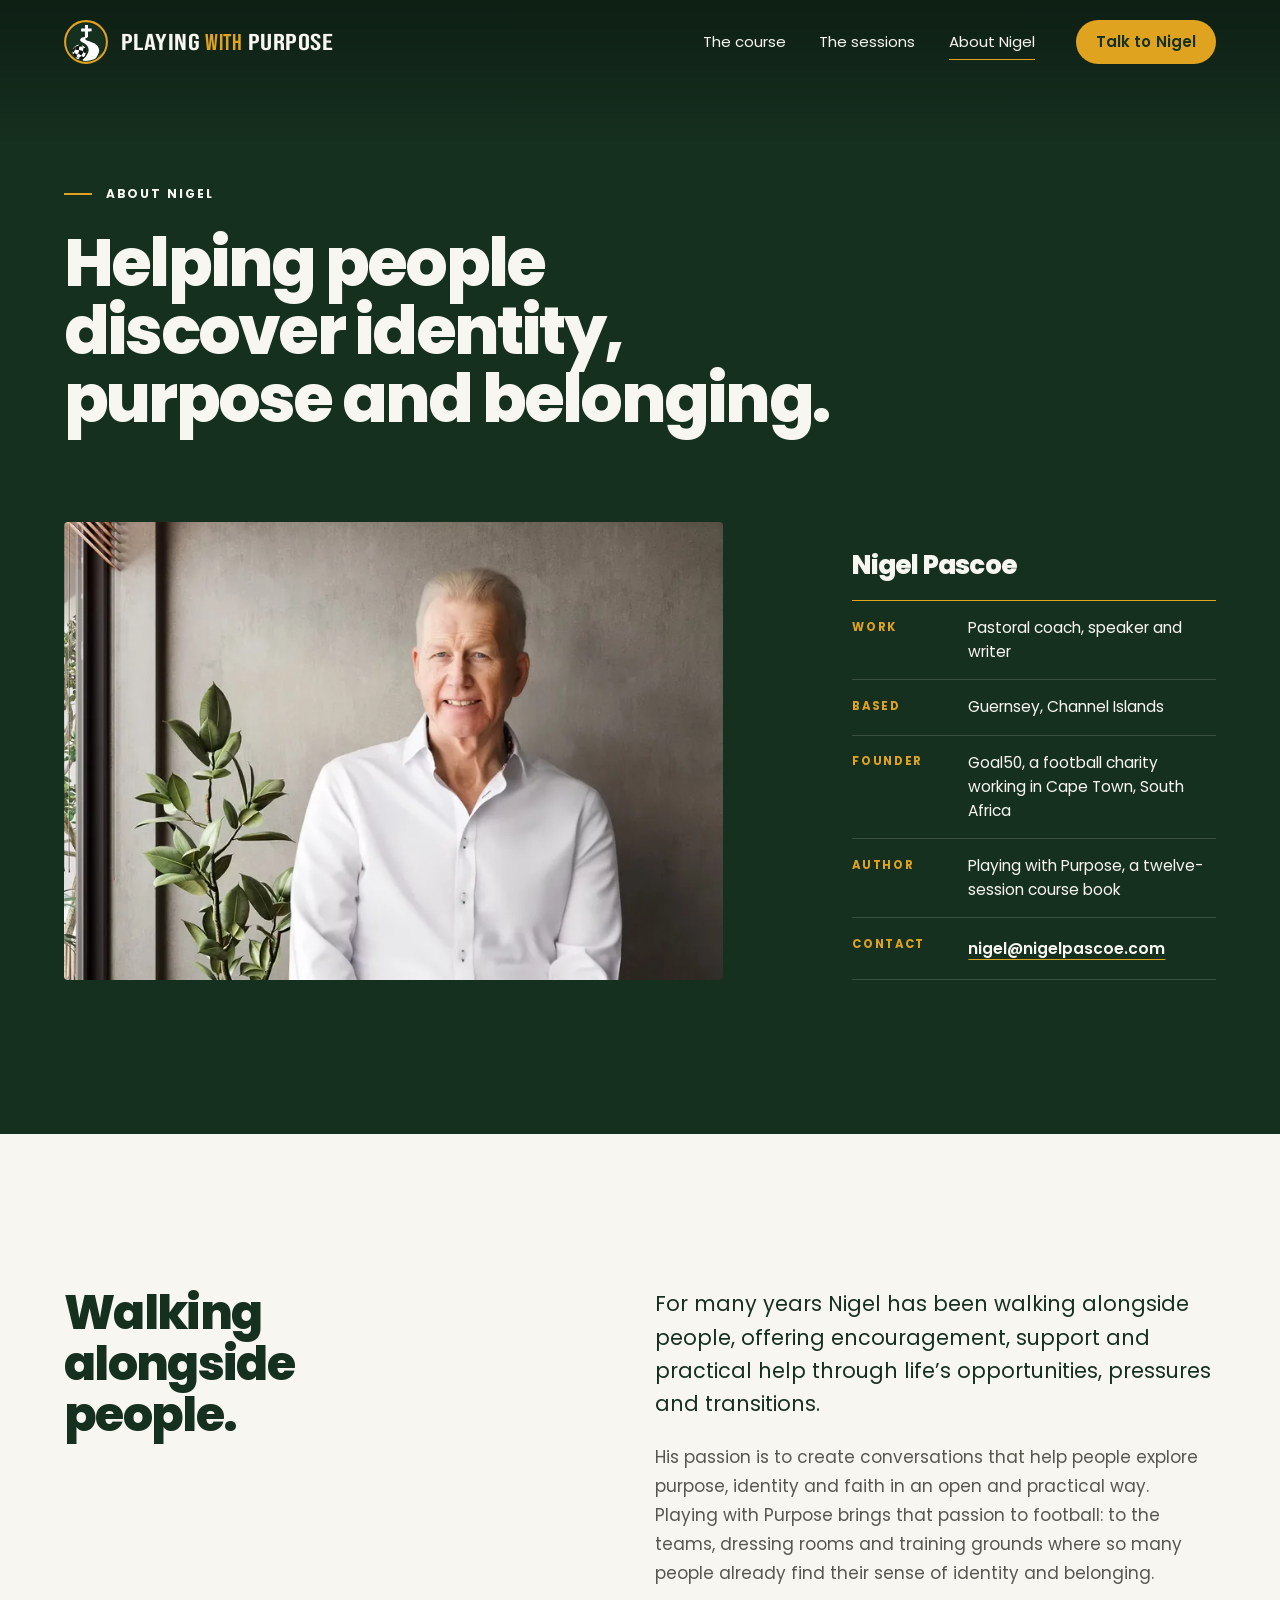
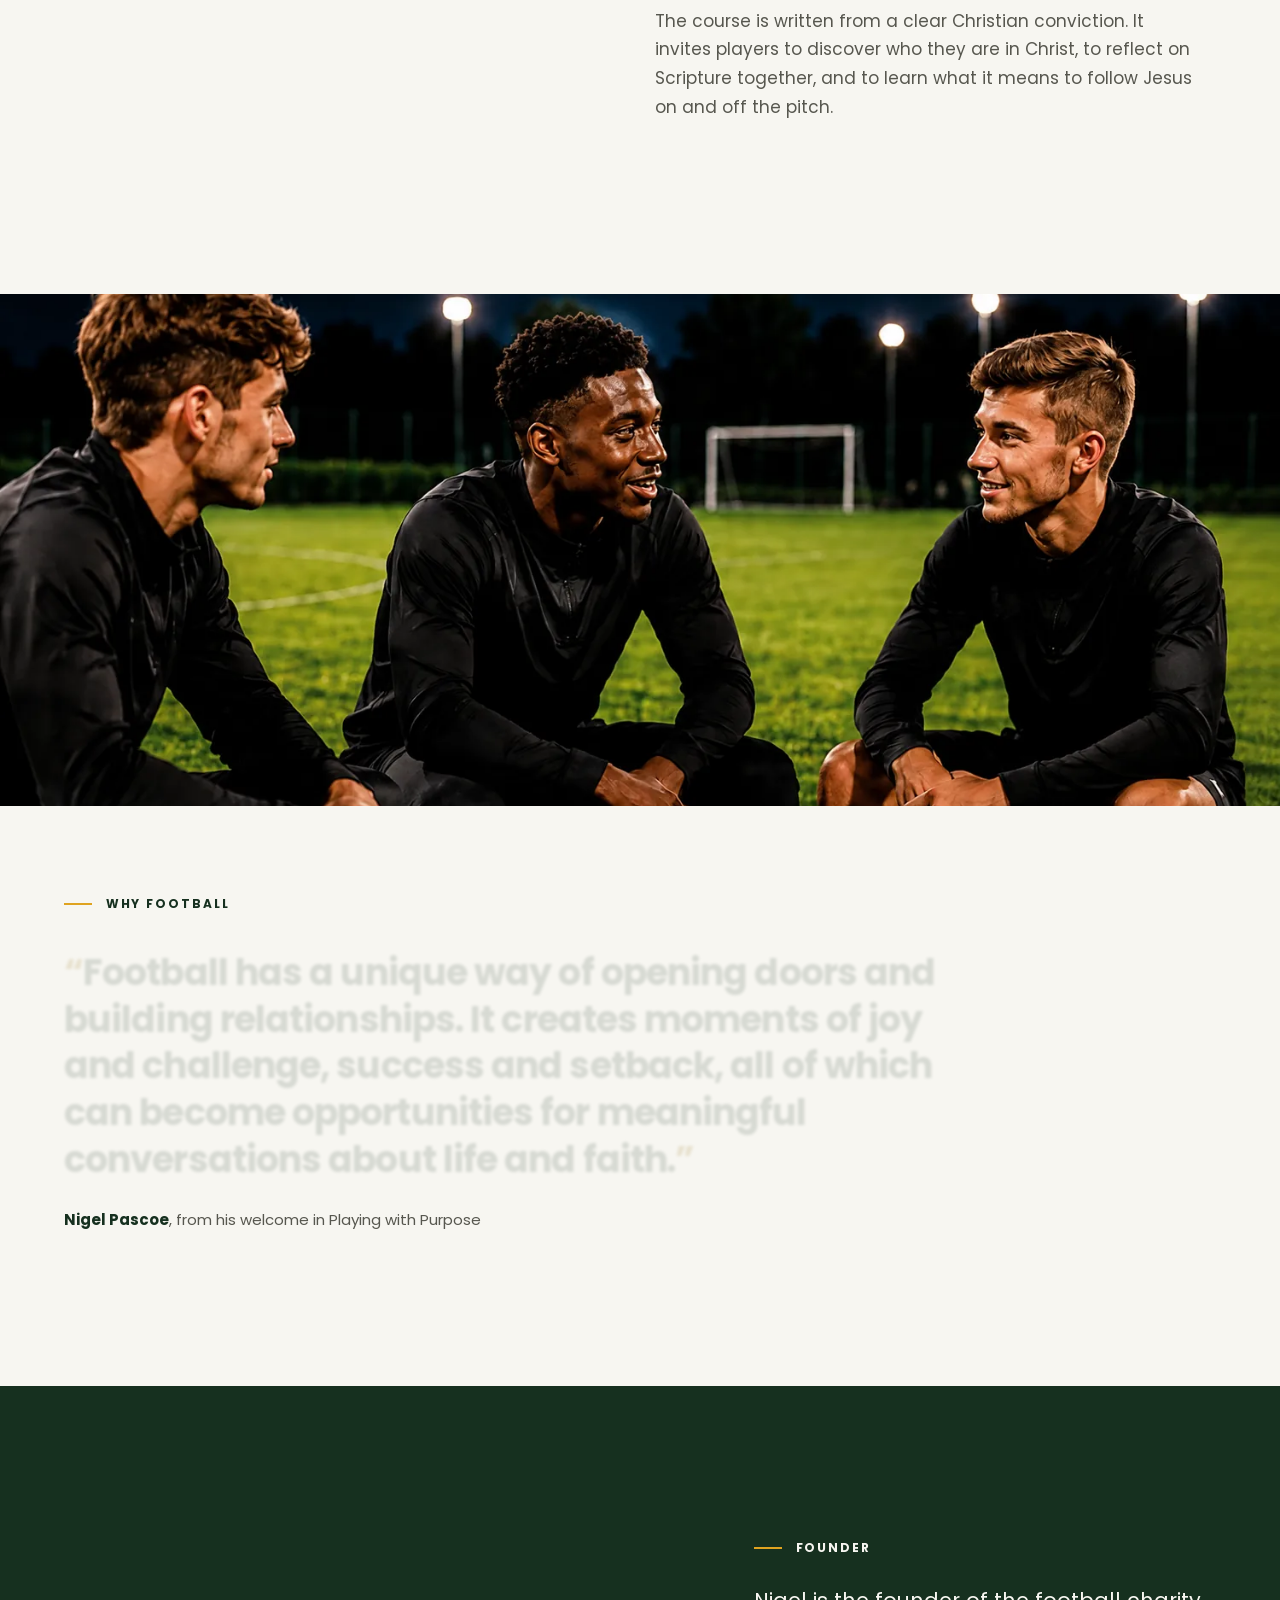
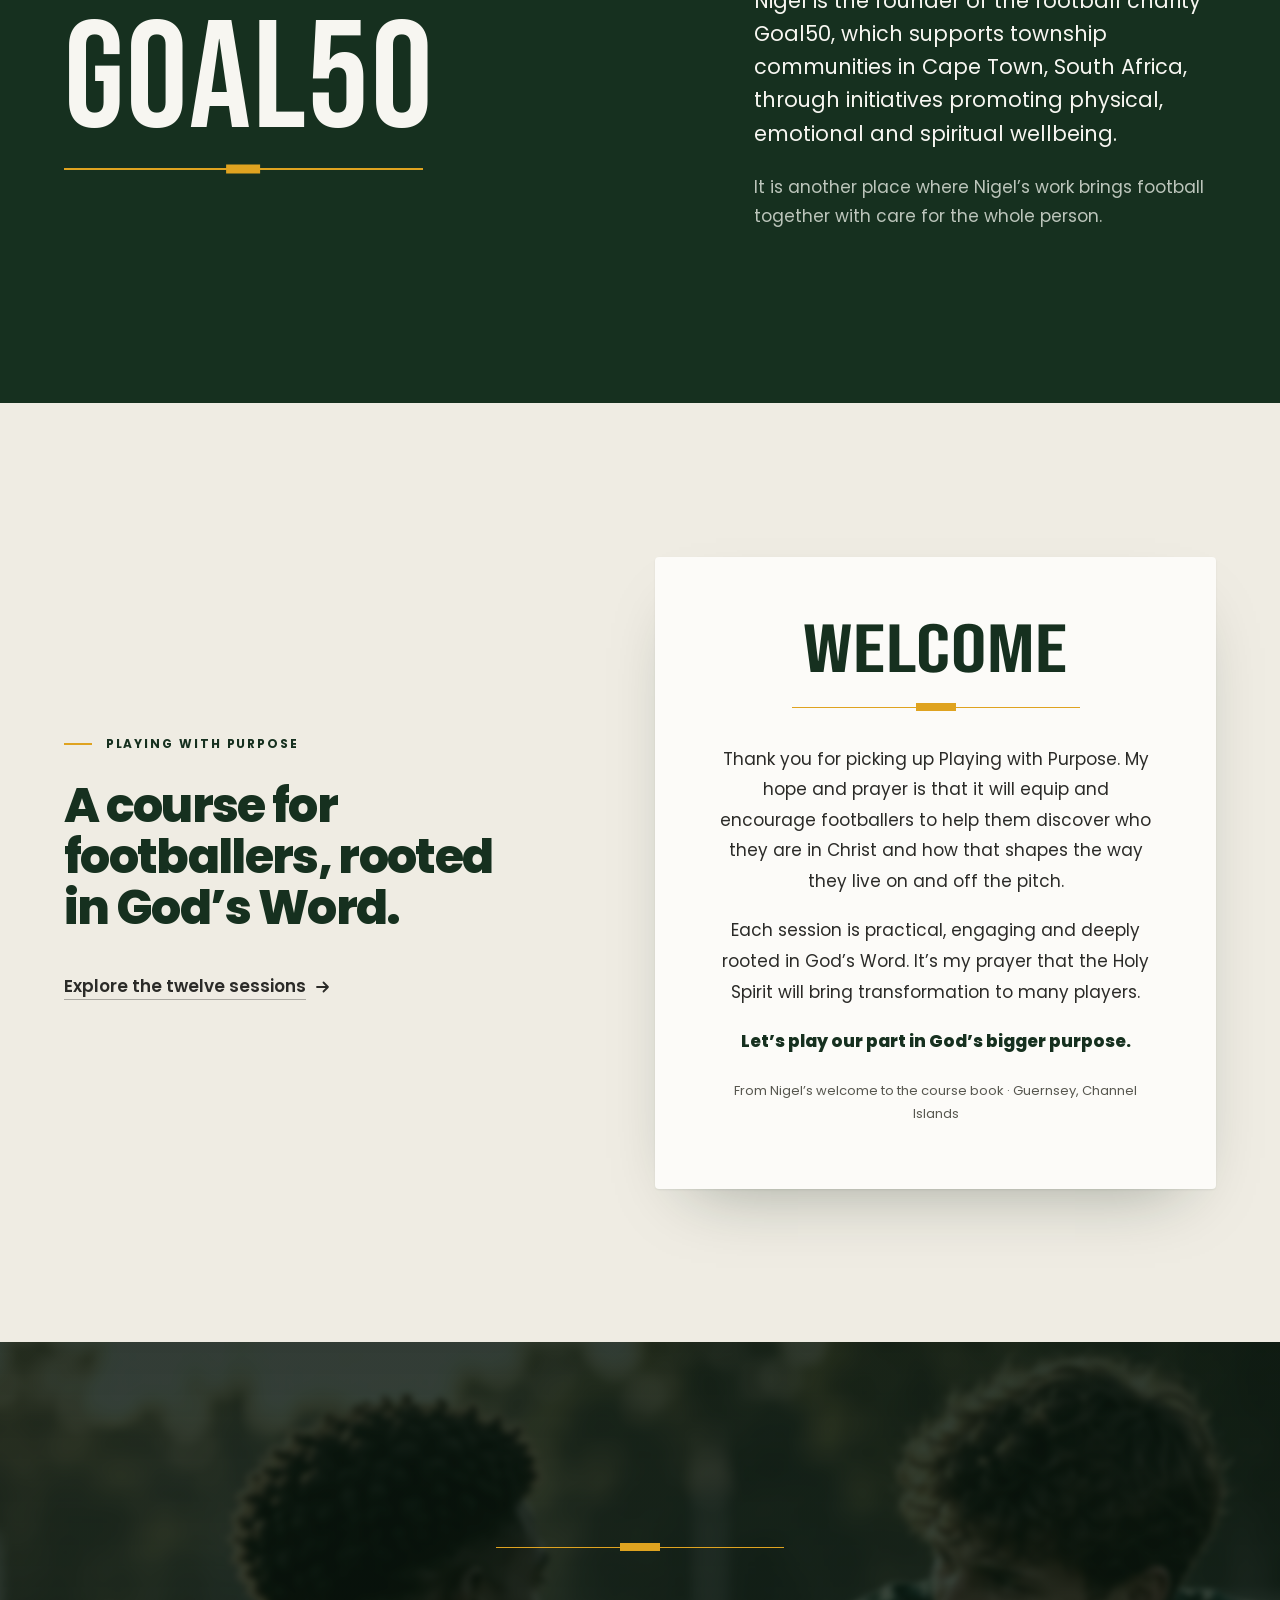
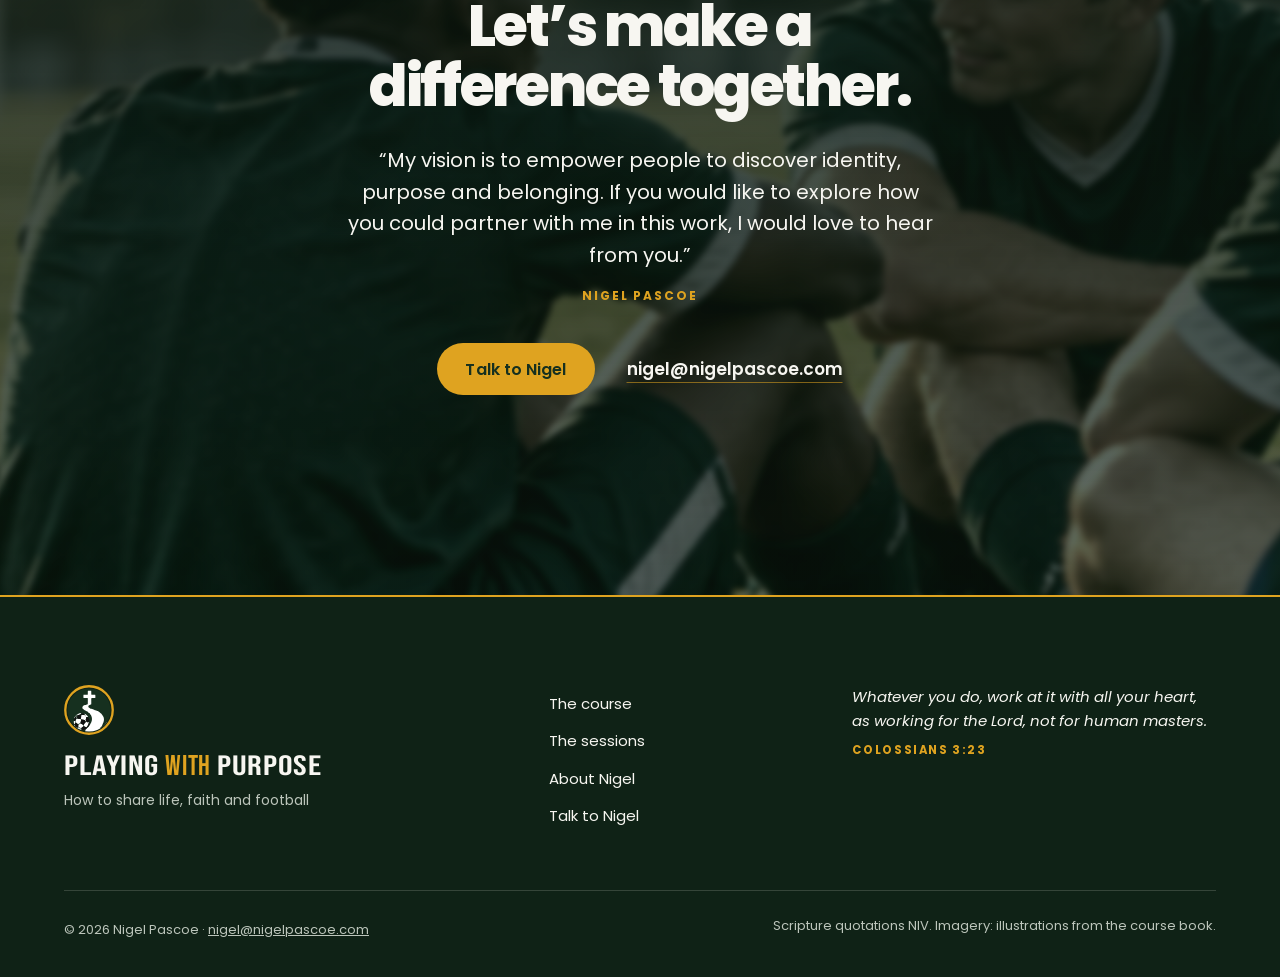
==== commit 49ba14de: "“Book, hero video, quotes, icons, custom domain”" ====
--- a/about/index.html
+++ b/about/index.html
@@ -5,7 +5,7 @@
   <meta name="viewport" content="width=device-width, initial-scale=1, viewport-fit=cover">
   <title>About Nigel Pascoe · Playing with Purpose</title>
   <meta name="description" content="Nigel Pascoe is a pastoral coach, speaker and writer from Guernsey, founder of the football charity Goal50, and author of Playing with Purpose, a twelve-session Christian course for footballers.">
-  <link rel="canonical" href="https://lukevidamour.github.io/Playing-with-Purpose/about/">
+  <link rel="canonical" href="https://playingwithpurpose.uk/about/">
   <meta name="theme-color" content="#16301F">
   <!-- PREVIEW: keeps the draft out of search results. Remove this line (and the Disallow in robots.txt) at launch. -->
   <meta name="robots" content="noindex, nofollow">
@@ -14,8 +14,8 @@
   <meta property="og:site_name" content="Playing with Purpose">
   <meta property="og:title" content="About Nigel Pascoe · Playing with Purpose">
   <meta property="og:description" content="Pastoral coach, speaker and writer, founder of Goal50, and author of Playing with Purpose.">
-  <meta property="og:url" content="https://lukevidamour.github.io/Playing-with-Purpose/about/">
-  <meta property="og:image" content="https://lukevidamour.github.io/Playing-with-Purpose/assets/img/social-card.jpg">
+  <meta property="og:url" content="https://playingwithpurpose.uk/about/">
+  <meta property="og:image" content="https://playingwithpurpose.uk/assets/img/social-card.jpg">
   <meta property="og:image:width" content="1200">
   <meta property="og:image:height" content="630">
   <meta property="og:image:alt" content="Playing with Purpose, a 12-session Christian course by Nigel Pascoe, shown beside the course book cover.">
@@ -28,12 +28,13 @@
   <link rel="manifest" href="../site.webmanifest">
 
   <link rel="preload" href="../assets/fonts/pwp-cover-display.woff2" as="font" type="font/woff2" crossorigin>
+  <link rel="preload" href="../assets/fonts/bebas-neue-400.woff2" as="font" type="font/woff2" crossorigin>
   <link rel="preload" href="../assets/fonts/poppins-800.woff2" as="font" type="font/woff2" crossorigin>
   <link rel="preload" href="../assets/fonts/poppins-400.woff2" as="font" type="font/woff2" crossorigin>
-  <link rel="stylesheet" href="../assets/css/site.css?v=9">
+  <link rel="stylesheet" href="../assets/css/site.css?v=11">
   <script>document.documentElement.classList.add('js')</script>
   <script src="../assets/js/vendor/lenis.min.js?v=1.3.26" defer></script>
-  <script src="../assets/js/site.js?v=6" defer></script>
+  <script src="../assets/js/site.js?v=7" defer></script>
 </head>
 <body class="page-about">
   <a class="skip-link" href="#main">Skip to content</a>
@@ -117,7 +118,7 @@
         <h2 class="eyebrow why-football__label" id="football-title">Why football</h2>
         <figure class="pull">
           <blockquote class="pull__quote" data-reveal>
-            <p><span class="pull__mark" aria-hidden="true">“</span>Football has a unique way of opening doors and building relationships. It creates moments of joy and challenge, success and setback, all of which can become opportunities for meaningful conversations about life and faith.<span aria-hidden="true">”</span></p>
+            <p data-read><span class="pull__mark" aria-hidden="true">“</span>Football has a unique way of opening doors and building relationships. It creates moments of joy and challenge, success and setback, all of which can become opportunities for meaningful conversations about life and faith.<span aria-hidden="true">”</span></p>
           </blockquote>
           <figcaption class="pull__cite"><strong>Nigel Pascoe</strong>, from his welcome in Playing with Purpose</figcaption>
         </figure>
--- a/assets/css/site.css
+++ b/assets/css/site.css
@@ -6,15 +6,17 @@
    one or two big moments and calm, generous space everywhere else.
    ========================================================================== */
 
-/* ---------- Fonts: the book's own families (SIL OFL), subset to Latin ---------- */
+/* ---------- Fonts: the book's own families (SIL OFL), subset to Latin ----------
+   The two display faces are preloaded and use font-display: block, so the lockup never flashes in a
+   stand-in face (which would also shift the rules around "with"). Body text swaps as normal. */
 @font-face { font-family: "Poppins"; src: url("../fonts/poppins-400.woff2") format("woff2"); font-weight: 400; font-style: normal; font-display: swap; }
 @font-face { font-family: "Poppins"; src: url("../fonts/poppins-400-italic.woff2") format("woff2"); font-weight: 400; font-style: italic; font-display: swap; }
 @font-face { font-family: "Poppins"; src: url("../fonts/poppins-600.woff2") format("woff2"); font-weight: 600; font-style: normal; font-display: swap; }
 @font-face { font-family: "Poppins"; src: url("../fonts/poppins-700.woff2") format("woff2"); font-weight: 700; font-style: normal; font-display: swap; }
 @font-face { font-family: "Poppins"; src: url("../fonts/poppins-800.woff2") format("woff2"); font-weight: 800; font-style: normal; font-display: swap; }
-@font-face { font-family: "Bebas Neue"; src: url("../fonts/bebas-neue-400.woff2") format("woff2"); font-weight: 400; font-style: normal; font-display: swap; }
+@font-face { font-family: "Bebas Neue"; src: url("../fonts/bebas-neue-400.woff2") format("woff2"); font-weight: 400; font-style: normal; font-display: block; }
 /* Bebas Neue widened 130%, exactly as the front cover sets it (scaleX(1.3)); renamed per the OFL. */
-@font-face { font-family: "PWP Cover Display"; src: url("../fonts/pwp-cover-display.woff2") format("woff2"); font-weight: 400; font-style: normal; font-display: swap; }
+@font-face { font-family: "PWP Cover Display"; src: url("../fonts/pwp-cover-display.woff2") format("woff2"); font-weight: 400; font-style: normal; font-display: block; }
 
 /* ---------- Tokens ---------- */
 :root {
@@ -86,6 +88,10 @@
   font: 700 .75rem/1.3 var(--font-sans); letter-spacing: .16em; text-transform: uppercase; color: var(--green);
 }
 .eyebrow::before { content: ""; flex: none; width: 1.75rem; height: 2px; background: var(--gold); }
+/* Duotone icons (Phosphor, MIT): a green line drawing over a soft gold fill. */
+.icon-duo .i-line { fill: var(--green); }
+.icon-duo .i-tint { fill: var(--gold); fill-opacity: .5; }
+
 /* Section folios: a chapter number in the cover face, like the book's contents page. */
 .eyebrow__num { font: 400 1.0625rem/1 var(--font-cover); letter-spacing: .04em; color: var(--gold-ink); padding-top: .1em; }
 .eyebrow--folio::before { display: none; }
@@ -231,8 +237,23 @@
    ========================================================================== */
 .hero { position: relative; overflow: clip; isolation: isolate; min-height: 100svh; background: #050b07; }
 .hero__media { position: absolute; inset: 0; z-index: -1; will-change: transform; }
+.hero__frame { position: absolute; inset: 0; }
 .hero__media picture, .hero__img { width: 100%; height: 100%; }
-.hero__img { object-fit: cover; object-position: 70% 50%; }
+.hero__img, .hero__video { object-fit: cover; object-position: 70% 50%; }
+/* The film fades in over its own first frame, so the change is invisible. */
+.hero__video { position: absolute; inset: 0; width: 100%; height: 100%; opacity: 0; transition: opacity 1.2s ease; }
+.hero.has-video .hero__video { opacity: 1; }
+.hero__controls { position: absolute; left: 0; right: 0; bottom: 1.5rem; display: flex; justify-content: flex-end; pointer-events: none; }
+.hero__pause {
+  pointer-events: auto; display: grid; place-items: center; width: 2.75rem; height: 2.75rem; padding: 0; border-radius: 50%; cursor: pointer;
+  border: 1px solid rgba(247, 246, 241, .3); background: rgba(5, 11, 7, .28); -webkit-backdrop-filter: blur(6px); backdrop-filter: blur(6px);
+  color: var(--on-dark); transition: border-color .3s ease, background-color .3s ease;
+}
+.hero__pause[hidden] { display: none; }
+.hero__pause:hover { border-color: var(--gold); background: rgba(5, 11, 7, .5); }
+.hero__pause:focus-visible { outline: 2px solid var(--gold); outline-offset: 3px; }
+.hero__pause-icon { width: 10px; height: 12px; border-inline: 3px solid currentColor; }
+.hero__pause.is-paused .hero__pause-icon { width: 0; height: 0; margin-left: 3px; border-style: solid; border-width: 6px 0 6px 10px; border-color: transparent transparent transparent currentColor; }
 .hero__media::after {
   content: ""; position: absolute; inset: 0; pointer-events: none;
   background:
@@ -270,7 +291,7 @@
   .hero__deck { margin-top: 0; }
 }
 @media (prefers-reduced-motion: no-preference) {
-  .hero__media picture { animation: hero-settle 3s var(--ease-out) both; }
+  .hero__frame { animation: hero-settle 3s var(--ease-out) both; }
   .hero__eyebrow { animation: fade-in 1s ease .2s both; }
   .lockup__word--1 { animation: rise 1.2s var(--ease-out) .25s both; }
   .lockup__word--2 { animation: rise 1.2s var(--ease-out) .4s both; }
@@ -334,7 +355,8 @@
 .who__body { display: grid; gap: 3rem; margin-top: clamp(3rem, 6vw, 5rem); }
 .who__lead { margin: 0; max-width: 30em; font-size: clamp(1.125rem, 1.02rem + .35vw, 1.3125rem); line-height: 1.6; color: var(--green); }
 .audience { list-style: none; margin: 0; padding: 0; display: grid; gap: 2rem var(--gutter); }
-.audience li { padding-top: 1.25rem; border-top: 1px solid var(--green); }
+.audience li { padding-top: 1.5rem; border-top: 1px solid var(--green); }
+.audience__icon { display: block; width: 2.75rem; height: 2.75rem; margin-bottom: 1.1rem; }
 .audience__title { margin-bottom: .4rem; font: 700 1.0625rem/1.3 var(--font-sans); color: var(--green); }
 .audience p { margin: 0; font-size: .96875rem; line-height: 1.6; color: var(--ink-soft); }
 @media (min-width: 640px) { .audience { grid-template-columns: 1fr 1fr; } }
@@ -406,28 +428,81 @@
    6. The course book — the real cover as a book, straddling the band
    ========================================================================== */
 /* The book's width drives the band: about 55% of the cover sits in the green, the rest on the page. */
-.book { --book-w: min(68vw, 320px); padding-bottom: var(--section); background: var(--paper); }
+.book { --book-w: min(68vw, 320px); padding-bottom: var(--section); background: var(--paper); overflow-x: clip; }
 @media (min-width: 768px) { .book { --book-w: clamp(300px, 32vw, 460px); } }
 .book__band { padding-block: clamp(5.5rem, 10vw, 8rem) calc(var(--book-w) * .78 + clamp(3rem, 6vw, 5rem)); text-align: center; }
 .book__band .eyebrow { justify-content: center; }
 .book__band .h-section { max-width: 13em; margin-inline: auto; }
 .book__stage { display: flex; justify-content: center; margin-top: calc(var(--book-w) * -.78); position: relative; z-index: 1; }
-.book-mockup { margin: 0; }
-.book-mockup__object { position: relative; width: var(--book-w); aspect-ratio: 1056 / 1500; transition: transform .8s var(--ease-out); }
-.book-mockup__object img {
-  width: 100%; height: 100%; object-fit: cover; border-radius: 2px 5px 5px 2px;
+.book-mockup { margin: 0; display: grid; justify-items: center; gap: clamp(1.75rem, 3vw, 2.5rem); }
+.book-mockup__object {
+  position: relative; display: block; width: var(--book-w); aspect-ratio: 1056 / 1500; padding: 0; border: 0; background: none;
+  color: inherit; font: inherit; cursor: default; -webkit-tap-highlight-color: transparent; transition: transform .8s var(--ease-out);
+}
+.book-mockup.is-ready .book-mockup__object { cursor: pointer; }
+.book-mockup__object:focus-visible { outline: 2px solid var(--gold); outline-offset: 12px; border-radius: 6px; }
+@media (hover: hover) { .book-mockup.is-ready:not(.is-open) .book-mockup__object:hover { transform: translateY(-6px); } }
+
+/* The book in 3D. The stage's left edge is the spine: the cover and pages turn about it, and on
+   opening the stage slides half a book to the right so the open spread sits where the cover was. */
+.book3d { position: absolute; inset: 0; display: block; transform-origin: 0 50%; perspective: calc(var(--book-w) * 6.5); perspective-origin: 0 42%; }
+.book3d > span { position: absolute; display: block; }
+.book3d__shadow {
+  inset: 0; border-radius: 2px 5px 5px 2px;
   box-shadow: 0 1px 1px rgba(6, 14, 9, .25), 0 18px 26px -14px rgba(6, 14, 9, .55), 0 50px 70px -30px rgba(6, 14, 9, .5), 30px 40px 80px -40px rgba(6, 14, 9, .45);
 }
-.book-mockup__object::before {
-  content: ""; position: absolute; inset: 0; z-index: 1; pointer-events: none; border-radius: 2px 5px 5px 2px;
-  background: linear-gradient(to right, rgba(0, 0, 0, .45) 0, rgba(255, 255, 255, .22) 1.1%, rgba(0, 0, 0, .25) 2.4%, rgba(0, 0, 0, 0) 5.5%), linear-gradient(120deg, rgba(255, 255, 255, .14) 0%, rgba(255, 255, 255, 0) 38%);
-}
-.book-mockup__object::after {
-  content: ""; position: absolute; top: 1.6%; bottom: 1.6%; right: -7px; width: 7px; z-index: -1; border-radius: 0 3px 3px 0;
+/* Warm light from the pages as the book opens; it fades again once the spread settles. */
+.book3d__glow { top: -18%; bottom: -18%; left: -125%; right: -125%; opacity: 0; pointer-events: none; background: radial-gradient(closest-side, rgba(223, 163, 32, .34), rgba(223, 163, 32, .1) 55%, rgba(223, 163, 32, 0)); }
+/* Page block, seen as a fore-edge beyond the cover. */
+.book3d__block {
+  top: 1.6%; bottom: 1.6%; right: -7px; width: 7px; border-radius: 0 3px 3px 0;
   background: repeating-linear-gradient(to right, #F4F1E8 0 1px, #D8D3C4 1px 2px);
   box-shadow: inset -1px 0 0 rgba(0, 0, 0, .12), 4px 10px 16px -8px rgba(6, 14, 9, .4);
 }
-@media (hover: hover) { .book-mockup:hover .book-mockup__object { transform: translateY(-8px) rotate(-1.2deg); } }
+/* Pages are the full size of the cover, so every part of a page turns with it. */
+.book3d__page { top: 0; bottom: 0; width: 100%; overflow: hidden; background: #F7F6F1 0 0 / 100% 100% no-repeat; }
+.book3d__page--right { left: 0; z-index: 2; border-radius: 2px 5px 5px 2px; }
+.book3d__page--left { right: 100%; z-index: 21; visibility: hidden; border-radius: 5px 2px 2px 5px; }
+.book3d__page::after { content: ""; position: absolute; inset: 0; pointer-events: none; }
+.book3d__page--right::after { background: linear-gradient(to right, rgba(24, 20, 10, .3), rgba(24, 20, 10, .08) 3%, rgba(24, 20, 10, 0) 9%); }
+.book3d__page--left::after { background: linear-gradient(to left, rgba(24, 20, 10, .3), rgba(24, 20, 10, .08) 3%, rgba(24, 20, 10, 0) 9%); }
+.book3d__cast { position: absolute; inset: 0; z-index: 1; opacity: 0; pointer-events: none; }
+.book3d__page--right .book3d__cast { background: linear-gradient(to right, rgba(12, 10, 4, .5), rgba(12, 10, 4, 0) 75%); }
+.book3d__page--left .book3d__cast { background: linear-gradient(to left, rgba(12, 10, 4, .5), rgba(12, 10, 4, 0) 75%); }
+
+/* Turning parts: the cover is one rigid board; each page is four hinged strips so it can bend as it turns. */
+.book3d__cover, .book3d__leaf, .book3d__seg { transform-origin: 0 50%; transform-style: preserve-3d; }
+.book3d__cover { inset: 0; z-index: 40; }
+.book3d__leaf { top: 0; bottom: 0; left: 0; width: 25%; visibility: hidden; }
+.book3d__seg { position: absolute; top: 0; left: 100%; width: 100%; height: 100%; display: block; }
+.book3d__face { position: absolute; inset: 0; display: block; overflow: hidden; -webkit-backface-visibility: hidden; backface-visibility: hidden; }
+.book3d__face::after { content: ""; position: absolute; inset: 0; pointer-events: none; }
+.book3d__cover .book3d__face::after { background: #0B0A05; opacity: var(--shade, 0); }
+/* Each strip's shading runs from one hinge to the next, so a bending page shades smoothly rather than in bands. */
+.book3d__leaf .book3d__face--front::after { background: linear-gradient(to right, rgba(11, 10, 5, var(--s0, 0)), rgba(11, 10, 5, var(--s1, 0))); }
+.book3d__leaf .book3d__face--back::after { background: linear-gradient(to left, rgba(11, 10, 5, var(--s0, 0)), rgba(11, 10, 5, var(--s1, 0))); }
+.book3d__face--back { transform: rotateY(180deg); }
+.book3d__cover .book3d__face--front { border-radius: 2px 5px 5px 2px; }
+.book3d__cover .book3d__face--front img { display: block; width: 100%; height: 100%; object-fit: cover; }
+.book3d__cover .book3d__face--front::before {
+  content: ""; position: absolute; inset: 0; z-index: 1; pointer-events: none;
+  background: linear-gradient(to right, rgba(0, 0, 0, .45) 0, rgba(255, 255, 255, .22) 1.1%, rgba(0, 0, 0, .25) 2.4%, rgba(0, 0, 0, 0) 5.5%), linear-gradient(120deg, rgba(255, 255, 255, .14) 0%, rgba(255, 255, 255, 0) 38%);
+}
+.book3d__cover .book3d__face--back { border-radius: 5px 2px 2px 5px; background: #F1EEE5; }
+.book3d__cover .book3d__face--back::before { content: ""; position: absolute; inset: 0; background: linear-gradient(to left, rgba(24, 20, 10, .22), rgba(24, 20, 10, 0) 8%); }
+/* Page strips: one page image spans all four, so each strip shows its quarter (--pw is the page width). */
+.book3d__leaf .book3d__face { right: -1px; background: #F7F6F1 no-repeat; background-size: var(--pw) 100%; }
+.book3d__leaf > .book3d__face::before { content: ""; position: absolute; inset: 0; pointer-events: none; }
+.book3d__leaf > .book3d__face--front::before { background: linear-gradient(to right, rgba(24, 20, 10, .3), rgba(24, 20, 10, .08) calc(var(--pw) * .03), rgba(24, 20, 10, 0) calc(var(--pw) * .09)); }
+.book3d__leaf > .book3d__face--back::before { left: auto; width: calc(var(--pw) / 4); background: linear-gradient(to left, rgba(24, 20, 10, .3), rgba(24, 20, 10, .08) calc(var(--pw) * .03), rgba(24, 20, 10, 0) calc(var(--pw) * .09)); }
+
+.book-hint {
+  display: inline-flex; align-items: center; gap: .6rem; visibility: hidden;
+  font: 600 .75rem/1 var(--font-sans); letter-spacing: .16em; text-transform: uppercase; color: var(--gold-ink);
+}
+.book-mockup.is-ready .book-hint { visibility: visible; }
+.book-hint__icon { width: 1.25rem; height: 1.25rem; fill: currentColor; transition: transform .6s var(--ease-out); }
+.book-mockup.is-open .book-hint__icon { transform: scaleX(-1); }
 .book__body { display: grid; gap: clamp(3rem, 6vw, 4.5rem); margin-top: clamp(3.5rem, 7vw, 5.5rem); }
 .book__lede { margin: 0 auto; max-width: 28em; text-align: center; font-size: clamp(1.125rem, 1.02rem + .35vw, 1.3125rem); line-height: 1.6; color: var(--green); }
 .book__rhythm { padding-top: clamp(2.5rem, 4vw, 3.5rem); border-top: 1px solid var(--rule); display: grid; gap: 2rem; }
@@ -524,6 +599,9 @@
 [data-parallax] { overflow: clip; }
 [data-parallax] img { transform: translate3d(0, var(--py, 0px), 0) scale(1.12); will-change: transform; }
 @media (prefers-reduced-motion: no-preference) {
+  /* Quotes read themselves: each word comes into focus in turn, at an unhurried reading pace. */
+  .read-ready [data-read] .w { opacity: .14; filter: blur(1.5px); transition: opacity .8s ease, filter .8s ease; transition-delay: calc(var(--w) * var(--step, 120ms) + 150ms); }
+  .read-ready [data-read].is-read .w { opacity: 1; filter: none; }
   .reveal-ready [data-reveal] { opacity: 0; transform: translateY(24px); transition: opacity 1.2s var(--ease-out), transform 1.2s var(--ease-out); }
   .reveal-ready [data-reveal].is-visible { opacity: 1; transform: none; }
   .reveal-ready [data-reveal-group] > * { opacity: 0; transform: translateY(18px); transition: opacity 1s var(--ease-out), transform 1s var(--ease-out); transition-delay: calc(var(--i, 0) * 80ms); }
@@ -568,7 +646,7 @@
 .pull { margin: 0; }
 .pull__quote { margin: 0; }
 .pull__quote p { margin: 0; max-width: 24em; font: 700 clamp(1.5rem, 1rem + 1.6vw, 2.375rem)/1.28 var(--font-sans); letter-spacing: -.025em; color: var(--green); text-wrap: pretty; }
-.pull__quote span { color: var(--gold-ink); }
+.pull__quote [aria-hidden] { color: var(--gold-ink); }
 .pull__cite { margin-top: 1.5rem; font-size: .9375rem; color: var(--ink-soft); }
 .pull__cite strong { color: var(--green); font-weight: 700; }
 .goal50 { padding-block: var(--section); }
@@ -623,6 +701,7 @@
 .mention__title { margin: 0 0 .5rem; font: 800 clamp(1.375rem, 1.1rem + .8vw, 1.875rem)/1.15 var(--font-sans); letter-spacing: -.03em; color: var(--green); }
 .mention__head p { margin: 0; color: var(--ink-soft); max-width: 24em; }
 .mention__list { list-style: none; margin: 0; padding: 0; display: grid; gap: 1.5rem var(--gutter); }
+.mention__icon { display: block; width: 2.25rem; height: 2.25rem; }
 .mention__list li { display: grid; gap: .9rem; align-content: start; padding-top: 1.1rem; border-top: 1px solid var(--green); font-size: 1rem; line-height: 1.55; color: var(--ink); }
 @media (min-width: 640px) { .mention__list { grid-template-columns: 1fr 1fr; } }
 @media (min-width: 1024px) {
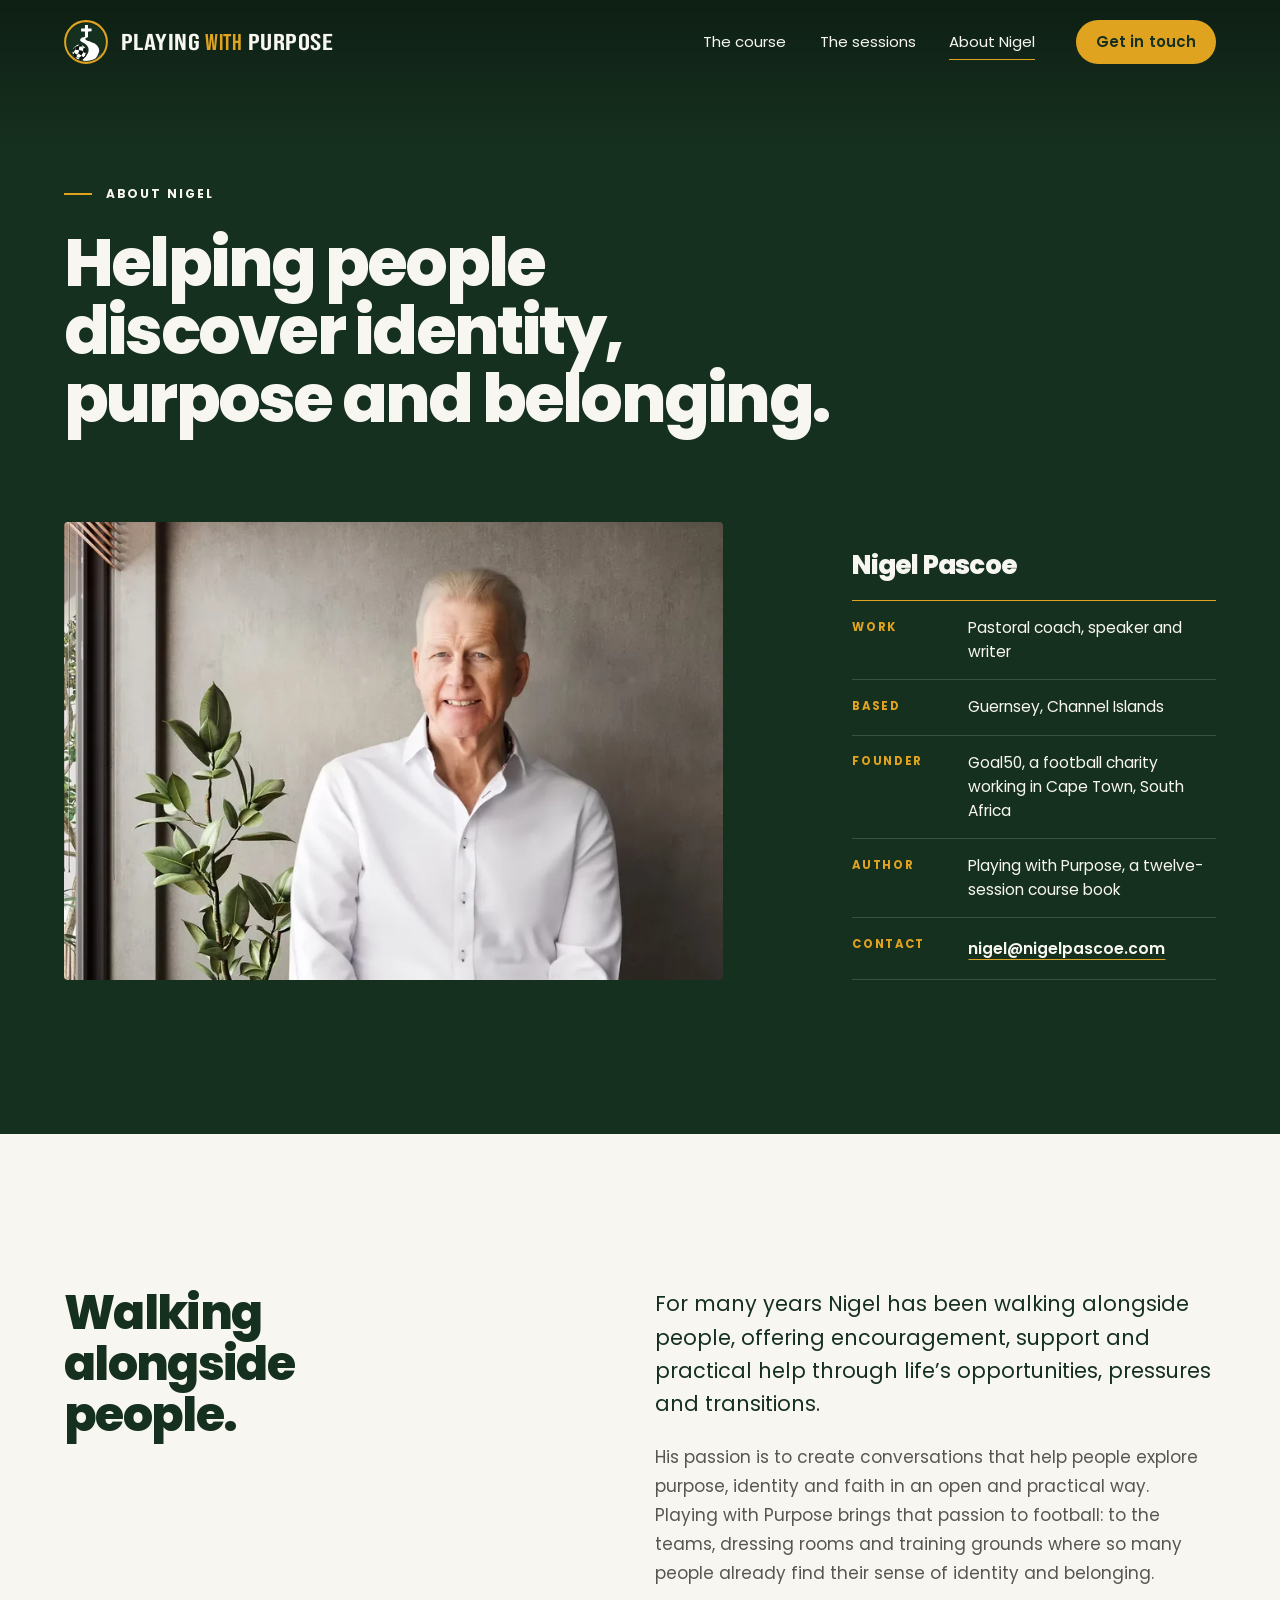
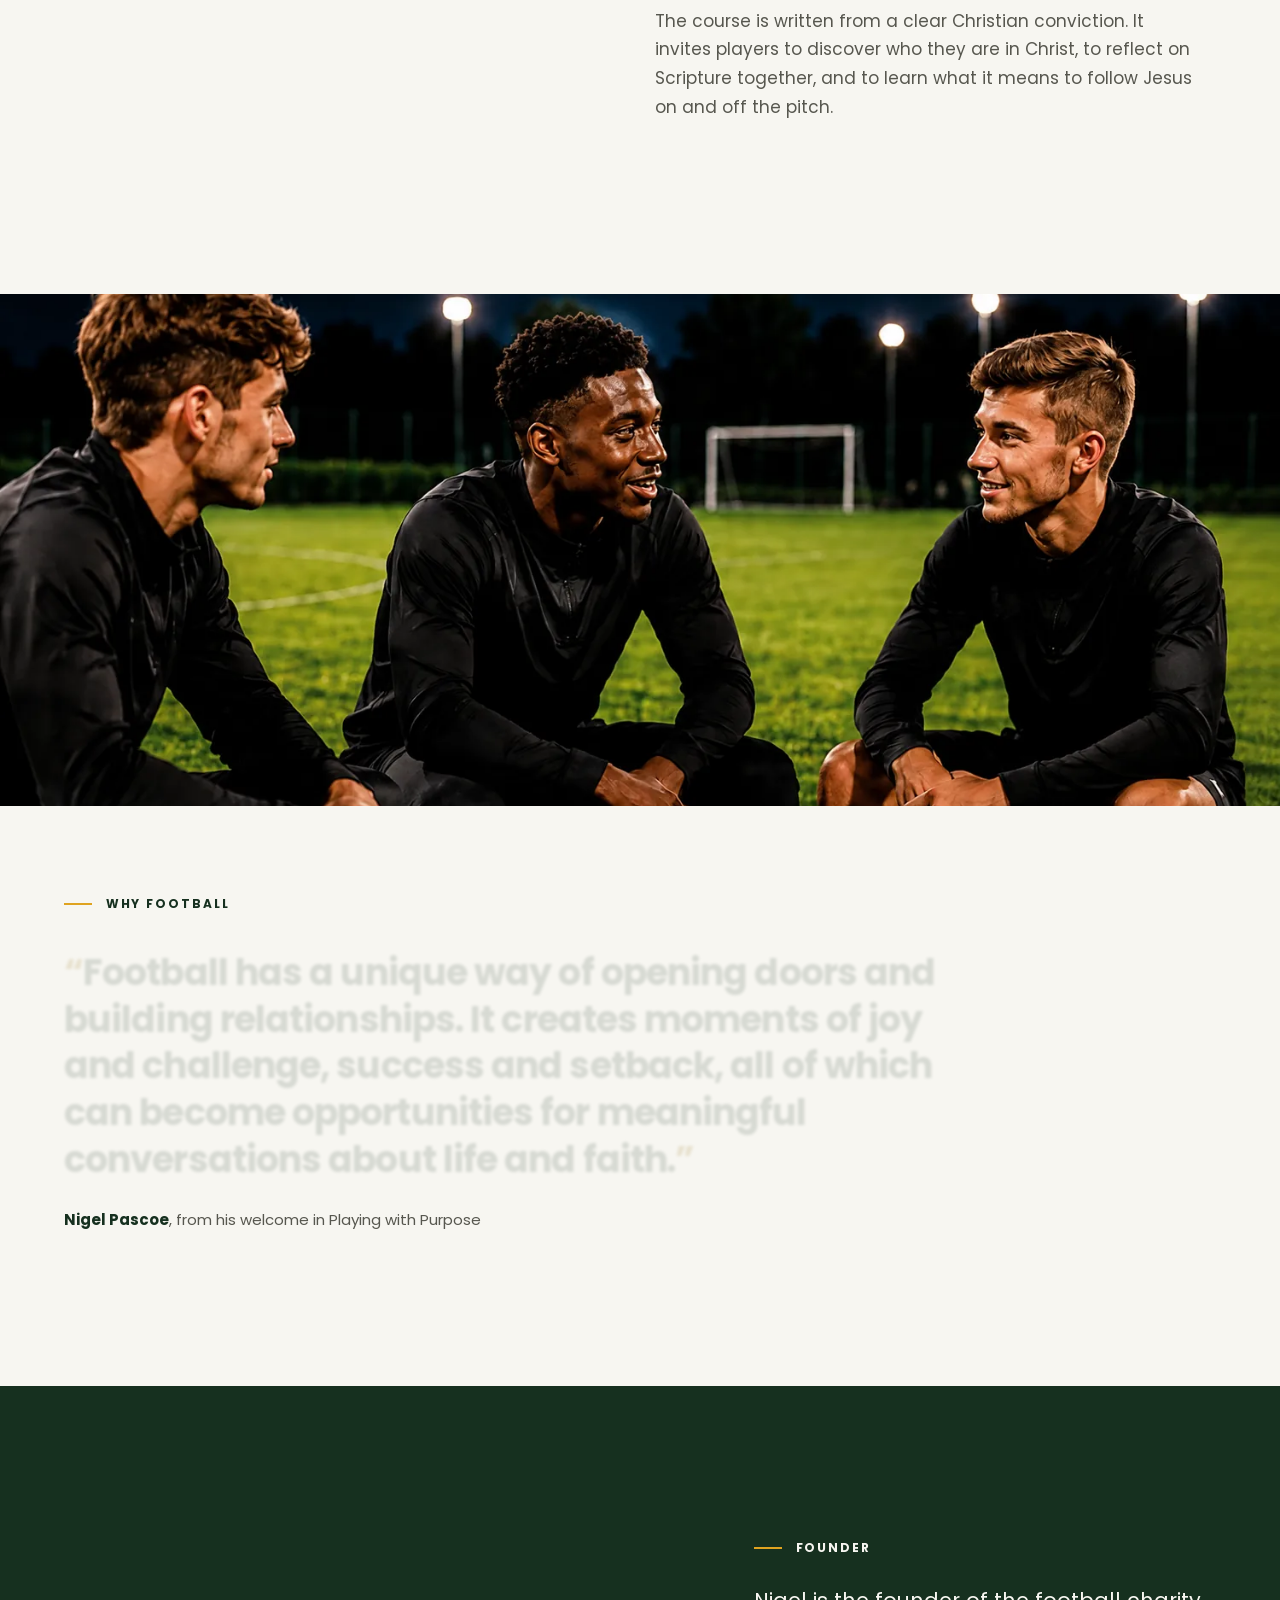
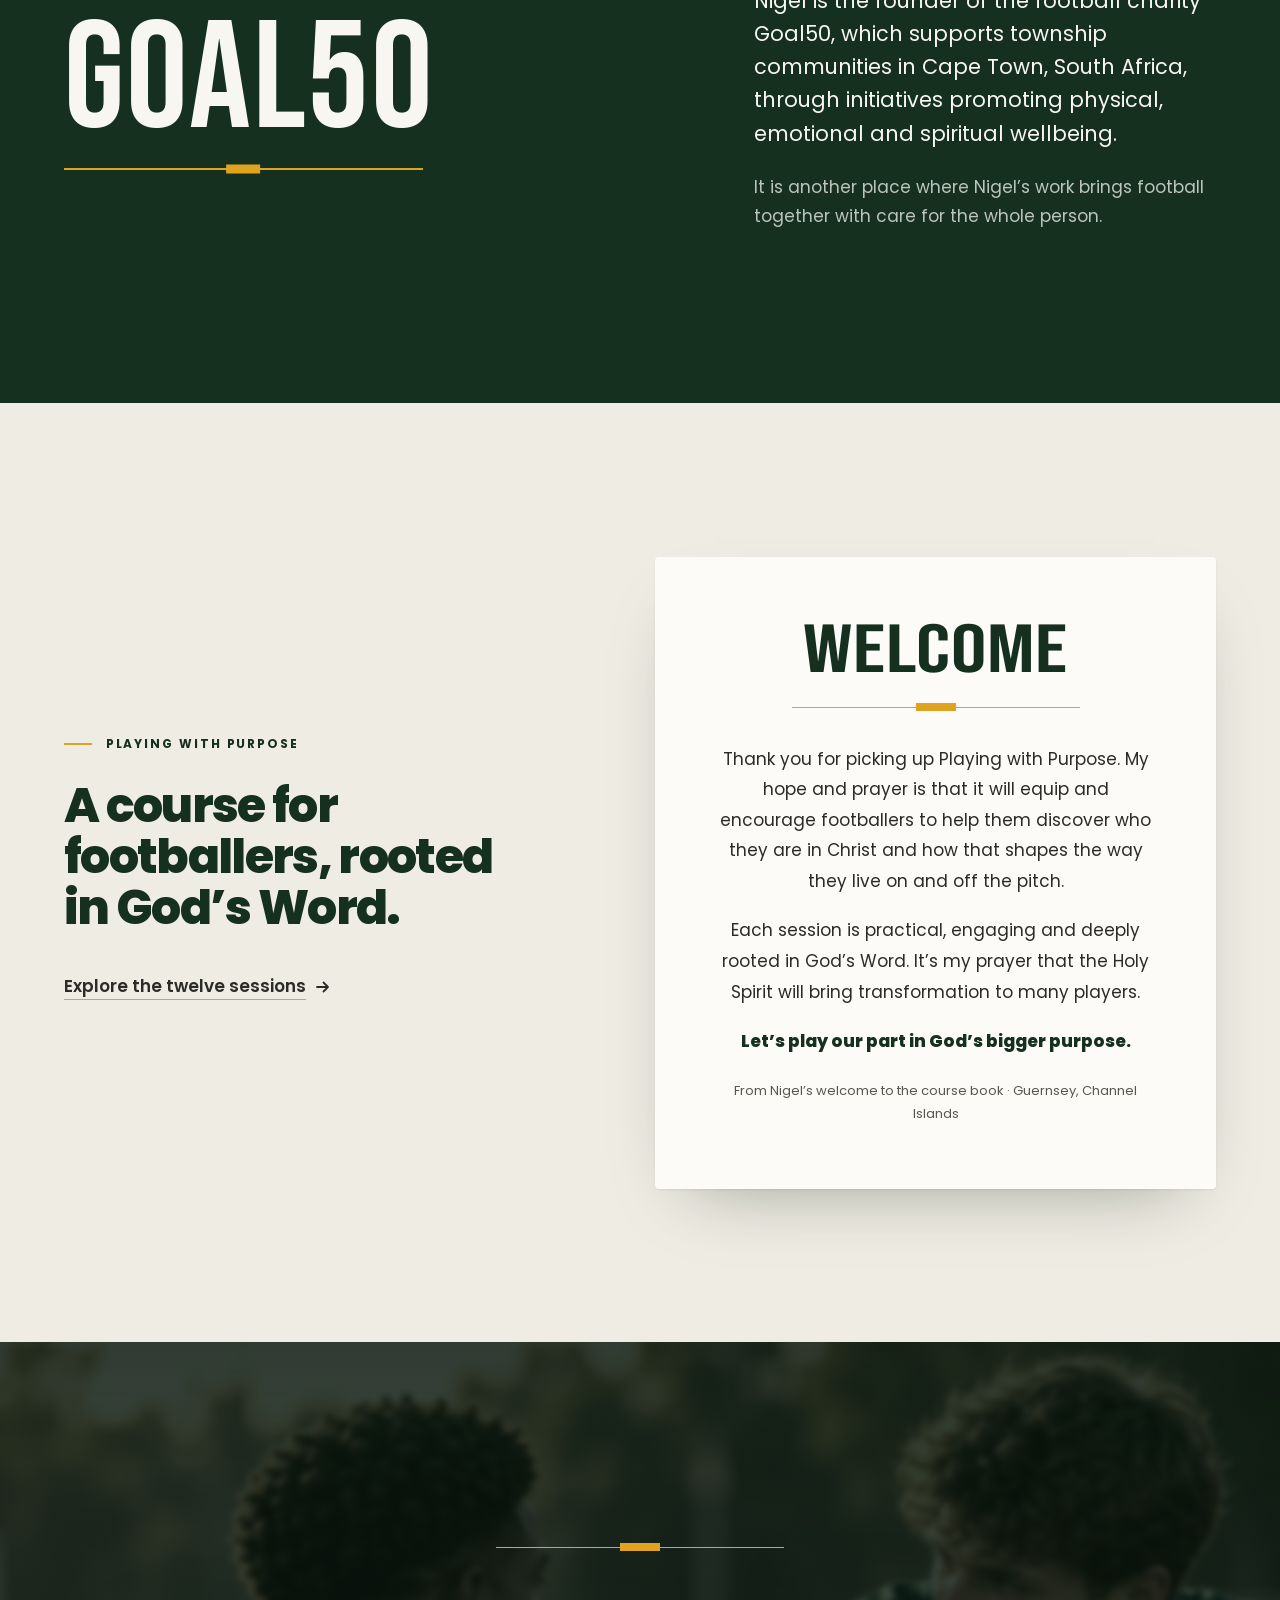
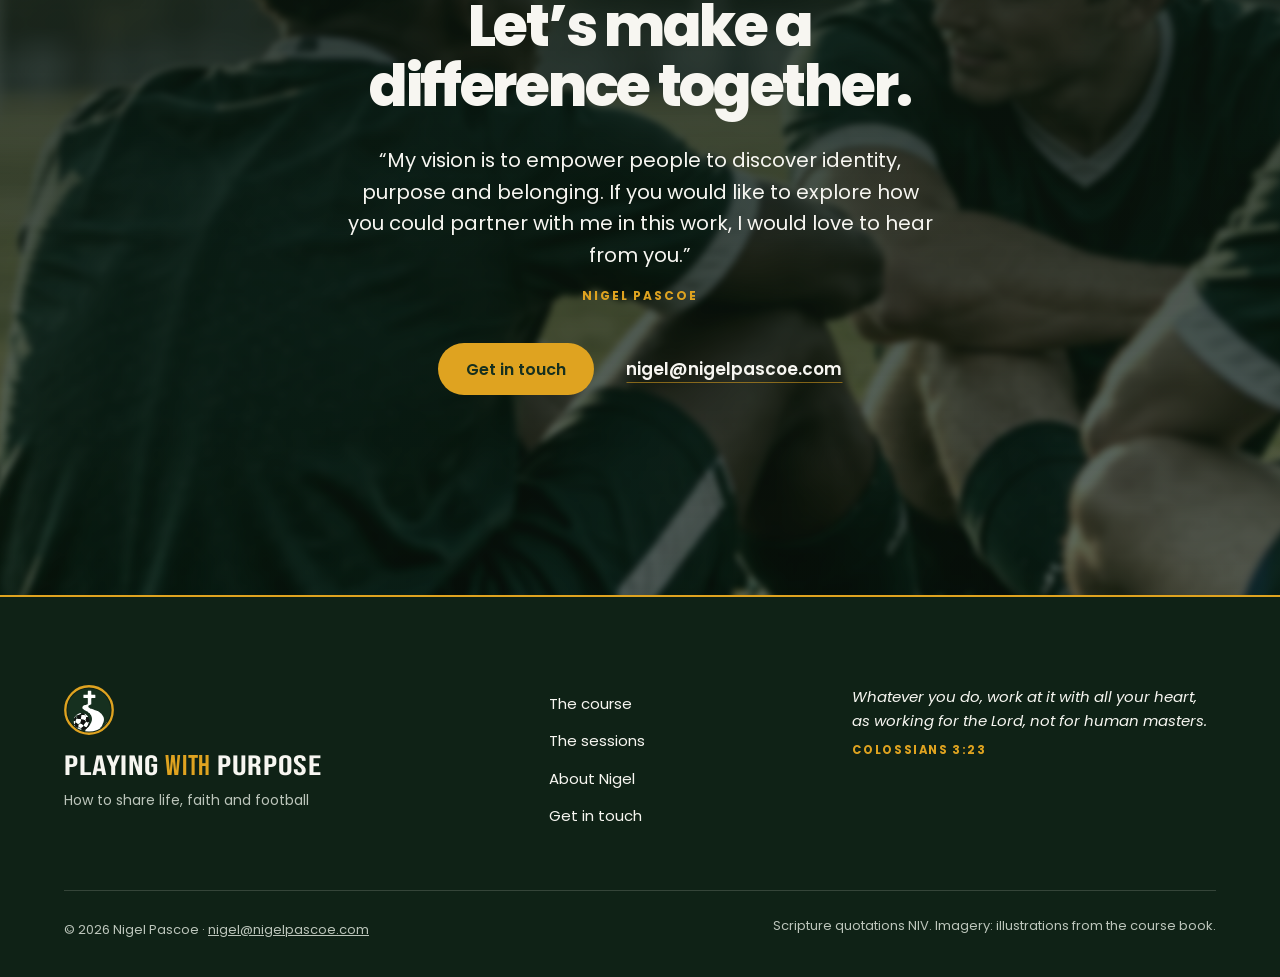
==== commit 7d44a06a: "“Get in touch instead of Talk to Nigel”" ====
--- a/about/index.html
+++ b/about/index.html
@@ -46,7 +46,7 @@
         <span class="brand__word" aria-hidden="true">Playing <span class="brand__with">with</span> Purpose</span>
       </a>
       <nav class="site-nav" aria-label="Main">
-        <a class="btn btn--gold btn--small site-nav__quick" href="../contact/">Talk to Nigel</a>
+        <a class="btn btn--gold btn--small site-nav__quick" href="../contact/">Get in touch</a>
         <button class="site-nav__toggle" type="button" aria-expanded="false" aria-controls="site-menu" data-menu-toggle>
           <span class="site-nav__toggle-label">Menu</span>
           <span class="site-nav__toggle-icon" aria-hidden="true"><span></span><span></span></span>
@@ -56,7 +56,7 @@
             <li><a class="site-nav__link" href="../#course">The course</a></li>
             <li><a class="site-nav__link" href="../#sessions">The sessions</a></li>
             <li><a class="site-nav__link" href="./" aria-current="page">About Nigel</a></li>
-            <li class="site-nav__cta-item"><a class="btn btn--gold btn--small" href="../contact/">Talk to Nigel</a></li>
+            <li class="site-nav__cta-item"><a class="btn btn--gold btn--small" href="../contact/">Get in touch</a></li>
           </ul>
           <p class="site-nav__email">Or email <a href="mailto:nigel@nigelpascoe.com">nigel@nigelpascoe.com</a></p>
         </div>
@@ -172,7 +172,7 @@
         <p class="closing__lead">“My vision is to empower people to discover identity, purpose and belonging. If you would like to explore how you could partner with me in this work, I would love to hear from you.”</p>
         <p class="closing__attrib">Nigel Pascoe</p>
         <div class="closing__actions">
-          <a class="btn btn--gold" href="../contact/">Talk to Nigel</a>
+          <a class="btn btn--gold" href="../contact/">Get in touch</a>
           <a class="closing__email" href="mailto:nigel@nigelpascoe.com">nigel@nigelpascoe.com</a>
         </div>
       </div>
@@ -191,7 +191,7 @@
           <li><a href="../#course">The course</a></li>
           <li><a href="../#sessions">The sessions</a></li>
           <li><a href="./" aria-current="page">About Nigel</a></li>
-          <li><a href="../contact/">Talk to Nigel</a></li>
+          <li><a href="../contact/">Get in touch</a></li>
         </ul>
       </nav>
       <figure class="site-footer__verse">
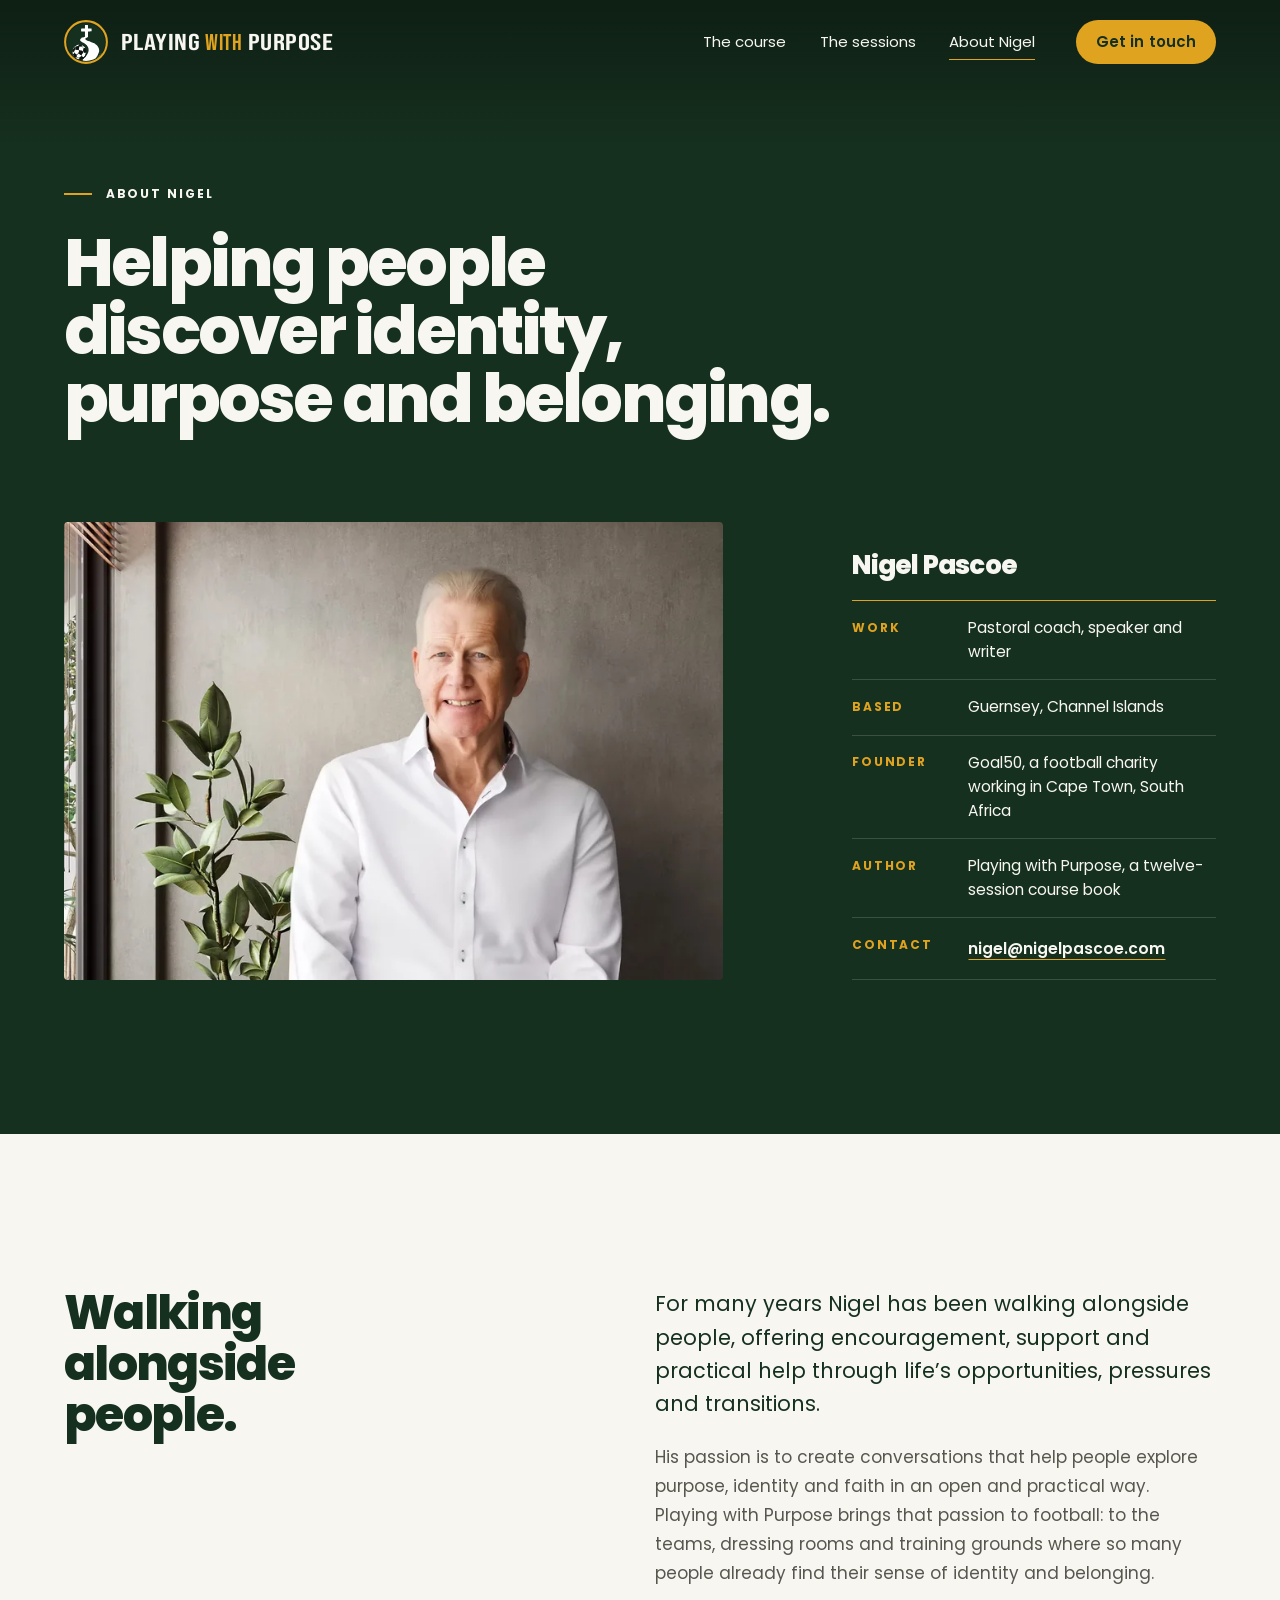
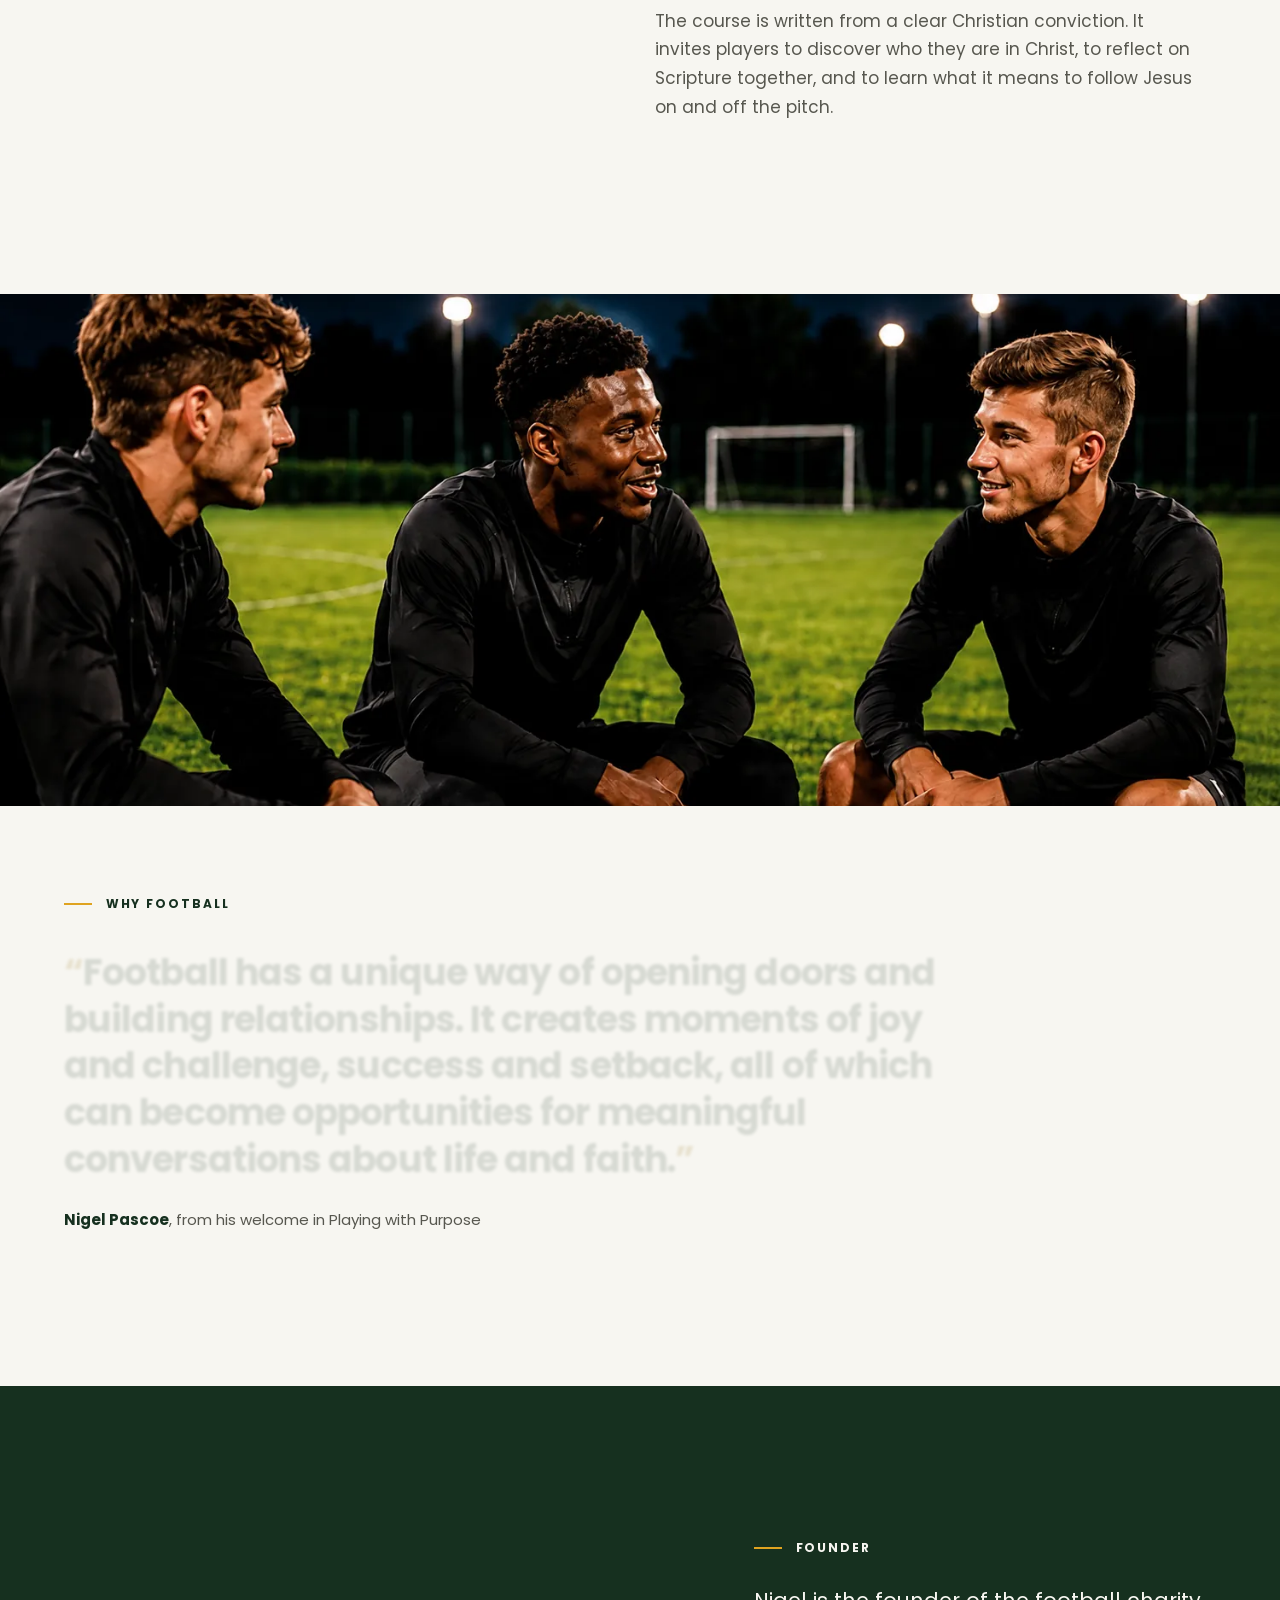
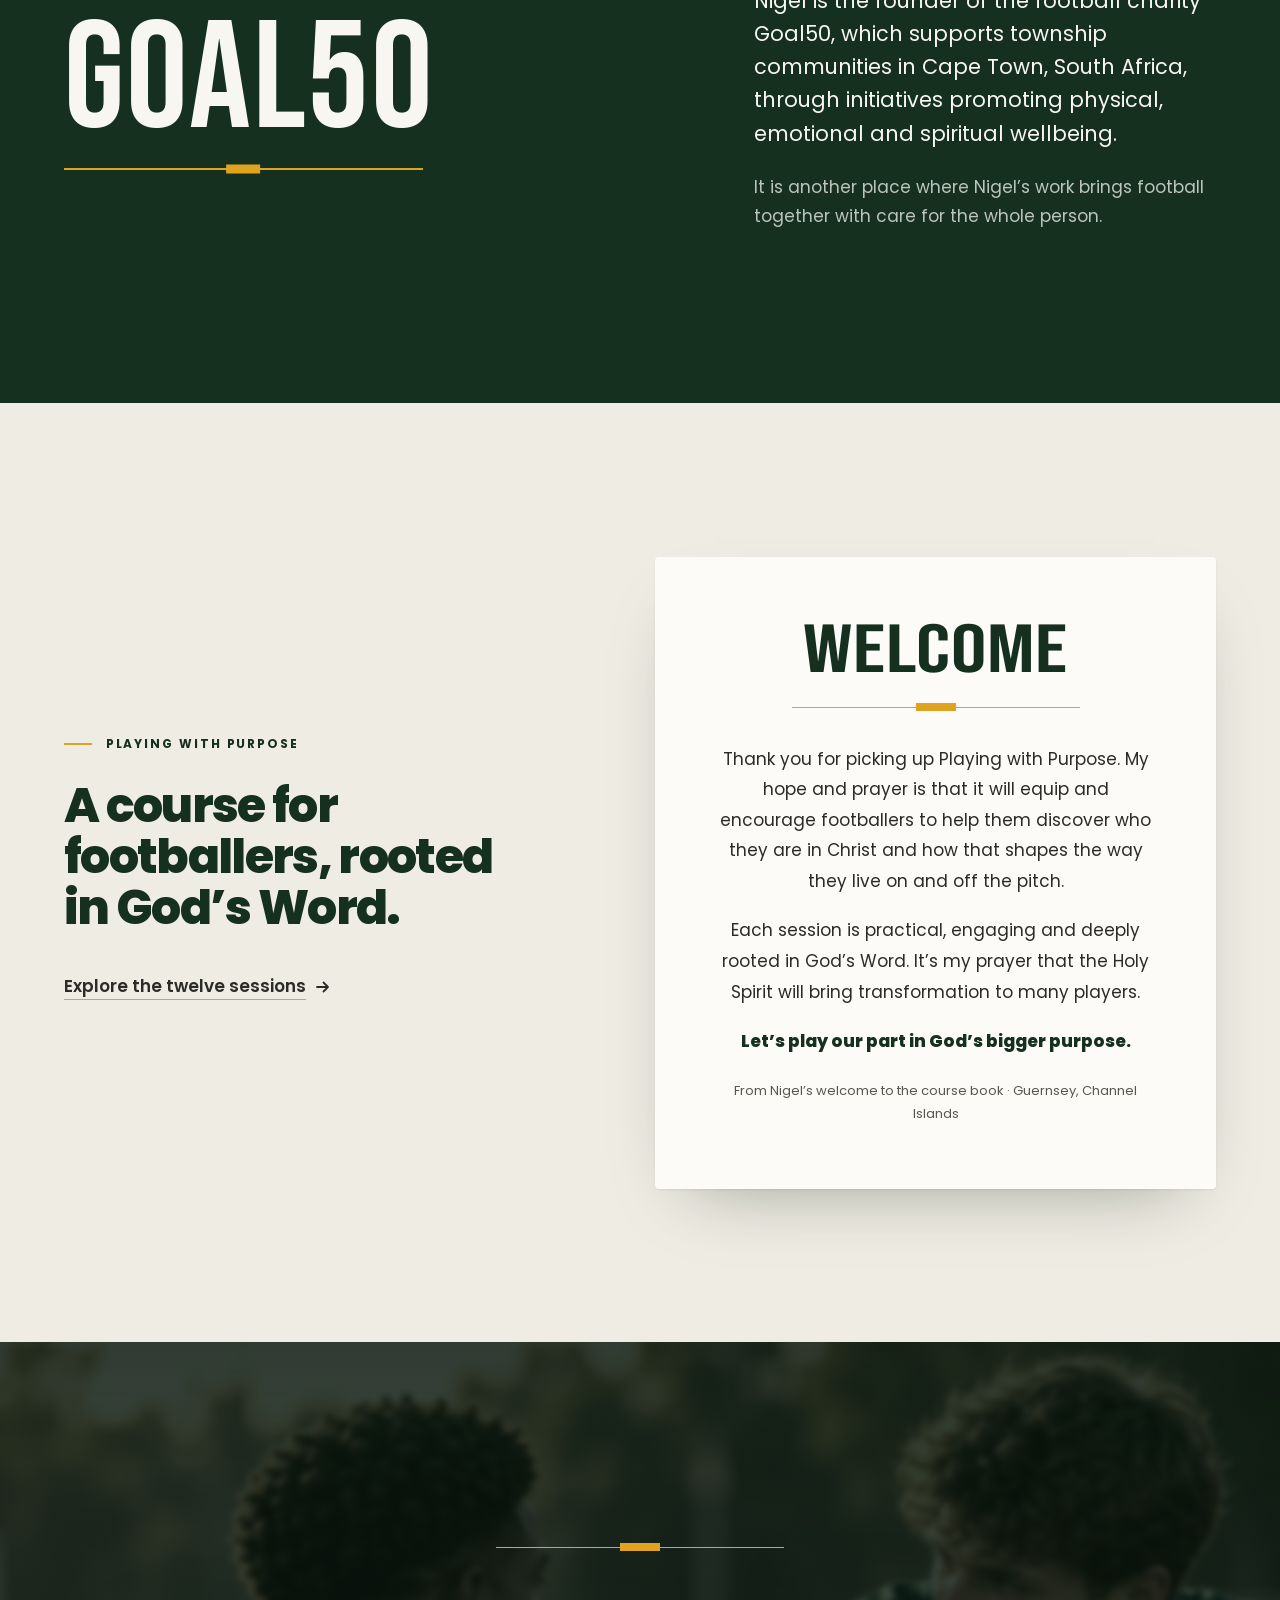
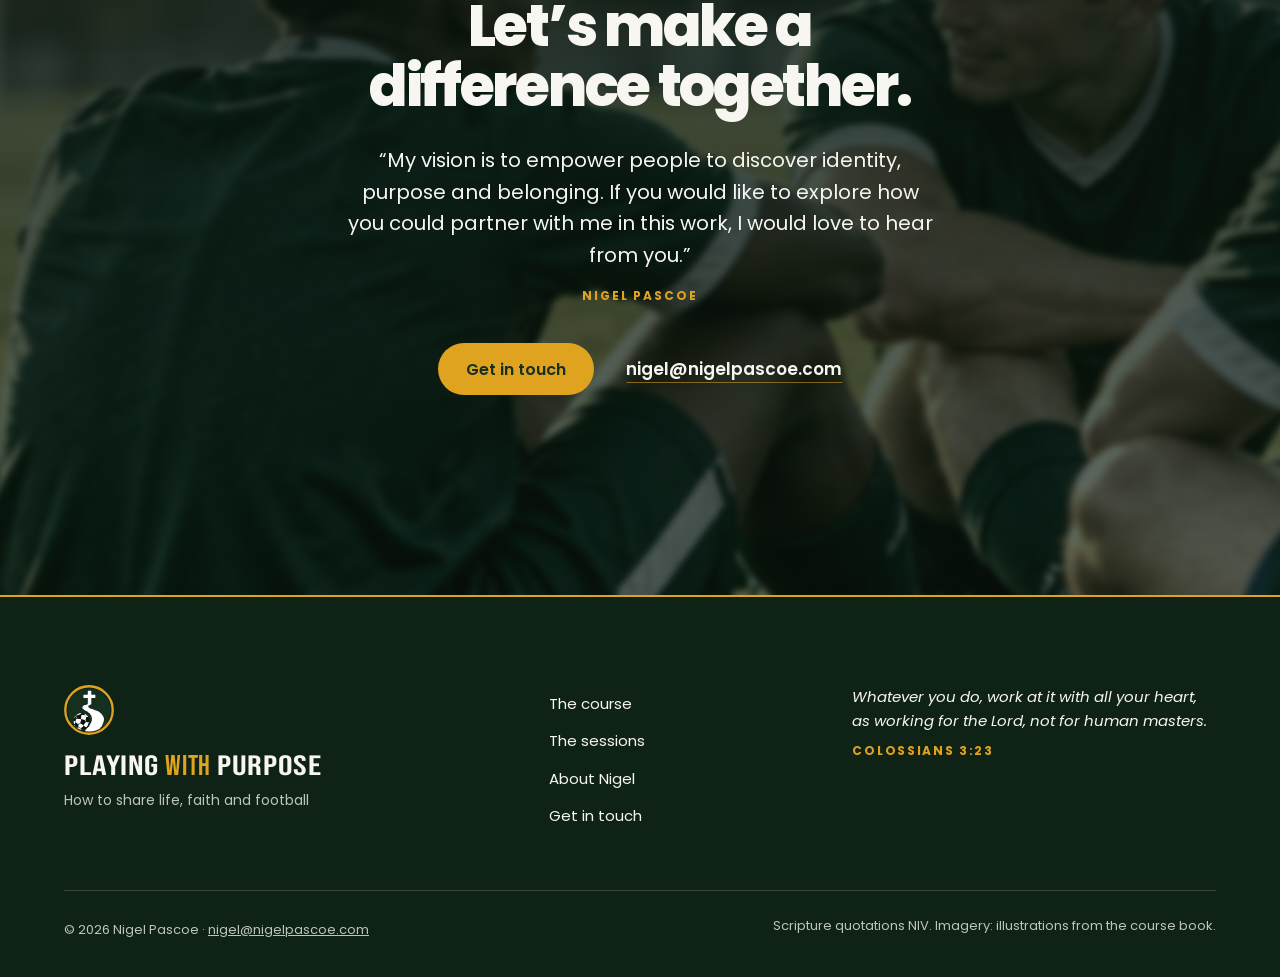
==== commit 09a2698a: "amends" ====
--- a/about/index.html
+++ b/about/index.html
@@ -31,7 +31,7 @@
   <link rel="preload" href="../assets/fonts/bebas-neue-400.woff2" as="font" type="font/woff2" crossorigin>
   <link rel="preload" href="../assets/fonts/poppins-800.woff2" as="font" type="font/woff2" crossorigin>
   <link rel="preload" href="../assets/fonts/poppins-400.woff2" as="font" type="font/woff2" crossorigin>
-  <link rel="stylesheet" href="../assets/css/site.css?v=11">
+  <link rel="stylesheet" href="../assets/css/site.css?v=13">
   <script>document.documentElement.classList.add('js')</script>
   <script src="../assets/js/vendor/lenis.min.js?v=1.3.26" defer></script>
   <script src="../assets/js/site.js?v=7" defer></script>
@@ -58,7 +58,7 @@
             <li><a class="site-nav__link" href="./" aria-current="page">About Nigel</a></li>
             <li class="site-nav__cta-item"><a class="btn btn--gold btn--small" href="../contact/">Get in touch</a></li>
           </ul>
-          <p class="site-nav__email">Or email <a href="mailto:nigel@nigelpascoe.com">nigel@nigelpascoe.com</a></p>
+          <p class="site-nav__email"><span class="site-nav__email-label">Email</span> <a href="mailto:nigel@nigelpascoe.com">nigel@nigelpascoe.com</a></p>
         </div>
       </nav>
     </div>
--- a/assets/css/site.css
+++ b/assets/css/site.css
@@ -171,9 +171,13 @@
 }
 /* Once the page moves, the bar settles into a slimmer band; it never hides. */
 .site-header.is-compact { --bar-h: var(--header-h-compact); }
-.site-header::before { content: ""; position: absolute; inset: 0 0 -70% 0; z-index: -1; pointer-events: none; background: linear-gradient(to bottom, rgba(6, 14, 9, .5), rgba(6, 14, 9, 0)); transition: opacity .6s var(--ease-out); }
-.site-header.is-solid, html:not(.js) .site-header, body.menu-open .site-header { background: rgba(22, 48, 31, .97); border-bottom-color: rgba(223, 163, 32, .55); }
-@supports (backdrop-filter: blur(1px)) { .site-header.is-solid { background: rgba(22, 48, 31, .9); backdrop-filter: blur(12px) saturate(1.2); -webkit-backdrop-filter: blur(12px) saturate(1.2); } }
+.site-header::before { content: ""; position: absolute; inset: 0 0 -70% 0; z-index: -2; pointer-events: none; background: linear-gradient(to bottom, rgba(6, 14, 9, .5), rgba(6, 14, 9, 0)); transition: opacity .6s var(--ease-out); }
+/* The green bar (and its blur) is a layer behind the header, never the header itself: a backdrop-filter on
+   the header would trap the fixed mobile menu inside the bar. */
+.site-header::after { content: ""; position: absolute; inset: 0; z-index: -2; pointer-events: none; background: rgba(22, 48, 31, .97); opacity: 0; transition: opacity .6s var(--ease-out); }
+@supports (backdrop-filter: blur(1px)) or (-webkit-backdrop-filter: blur(1px)) { .site-header::after { background: rgba(22, 48, 31, .9); -webkit-backdrop-filter: blur(12px) saturate(1.2); backdrop-filter: blur(12px) saturate(1.2); } }
+.site-header.is-solid, html:not(.js) .site-header, body.menu-open .site-header { border-bottom-color: rgba(223, 163, 32, .55); }
+.site-header.is-solid::after, html:not(.js) .site-header::after, body.menu-open .site-header::after { opacity: 1; }
 .site-header.is-solid::before, html:not(.js) .site-header::before, body.menu-open .site-header::before { opacity: 0; }
 .site-header__inner { height: var(--bar-h); display: flex; align-items: center; justify-content: space-between; gap: 1rem; transition: height .5s var(--ease-out); }
 .brand { display: flex; align-items: center; gap: .8rem; text-decoration: none; color: var(--on-dark); min-height: 44px; transform-origin: left center; transition: transform .5s var(--ease-out); }
@@ -197,32 +201,54 @@
 .site-nav__toggle[aria-expanded="true"] .site-nav__toggle-icon span:last-child { transform: rotate(-45deg); }
 @media (max-width: 899.98px) {
   .site-nav__quick { min-height: 2.5rem; padding: .55rem 1rem; font-size: .875rem; }
-  .site-nav__menu { position: fixed; left: 0; right: 0; bottom: 0; top: var(--bar-h); display: flex; flex-direction: column; gap: 2rem; padding: 2rem var(--pad) calc(2rem + env(safe-area-inset-bottom)); background: var(--green); overflow-y: auto; visibility: hidden; opacity: 0; transition: opacity .4s ease, visibility 0s linear .4s; }
-  .site-nav__menu.is-open { visibility: visible; opacity: 1; transition: opacity .4s ease; }
-  .site-nav__list { border-top: 1px solid var(--on-dark-rule); }
-  .site-nav__list li { border-bottom: 1px solid var(--on-dark-rule); }
-  .site-nav__link { display: block; padding: 1.05rem 0; font: 800 clamp(1.875rem, 8vw, 2.5rem)/1.1 var(--font-sans); letter-spacing: -.035em; text-transform: lowercase; color: var(--on-dark); }
-  .site-nav__link:hover, .site-nav__link[aria-current] { color: var(--gold); }
-  .site-nav__cta-item { border-bottom: 0 !important; padding-top: 2rem; }
-  .site-nav__cta-item .btn { width: 100%; min-height: 3.5rem; font-size: 1.0625rem; }
-  .site-nav__email { color: var(--on-dark-soft); font-size: .9375rem; }
-  .site-nav__email a { color: var(--on-dark); }
-  .site-nav__menu.is-open .site-nav__list li { animation: menu-in .6s var(--ease-out) both; }
-  .site-nav__menu.is-open .site-nav__list li:nth-child(2) { animation-delay: .05s; }
-  .site-nav__menu.is-open .site-nav__list li:nth-child(3) { animation-delay: .1s; }
-  .site-nav__menu.is-open .site-nav__list li:nth-child(4) { animation-delay: .15s; }
+  /* A full-screen green page beneath the bar's own controls: three numbered links, set like the book's
+     contents page, and the email address at the foot. "Get in touch" stays in the bar above. */
+  .site-nav__menu {
+    position: fixed; inset: 0; z-index: -1; display: flex; flex-direction: column;
+    padding: calc(var(--bar-h) + clamp(1.5rem, 6svh, 3.25rem)) var(--pad) calc(1.75rem + env(safe-area-inset-bottom));
+    background: var(--green); overflow-y: auto; overscroll-behavior: contain;
+    visibility: hidden; opacity: 0; transition: opacity .3s ease, visibility 0s linear .3s;
+  }
+  .site-nav__menu.is-open { visibility: visible; opacity: 1; transition: opacity .35s ease; }
+  .site-nav__list { counter-reset: nav; background: linear-gradient(var(--on-dark-rule), var(--on-dark-rule)) left top / 100% 1px no-repeat; }
+  .site-nav__list li { counter-increment: nav; background: linear-gradient(var(--on-dark-rule), var(--on-dark-rule)) left bottom / 100% 1px no-repeat; }
+  .site-nav__link {
+    display: flex; align-items: baseline; gap: 1.25rem; padding: 1.2rem 0;
+    font: 700 clamp(1.625rem, 7vw, 2.125rem)/1.15 var(--font-sans); letter-spacing: -.03em; color: var(--on-dark);
+    -webkit-tap-highlight-color: transparent; transition: color .3s ease;
+  }
+  .site-nav__link::before { content: counter(nav, decimal-leading-zero); flex: none; width: 1.5rem; font: 400 1.0625rem/1 var(--font-cover); letter-spacing: .04em; color: var(--gold); }
+  .site-nav__link:active, .site-nav__link[aria-current] { color: var(--gold); }
+  .site-nav__cta-item { display: none; }
+  .site-nav__email { margin-top: auto; padding-top: 2.5rem; display: grid; gap: .55rem; font-size: 1rem; }
+  .site-nav__email-label { font: 600 .6875rem/1 var(--font-sans); letter-spacing: .16em; text-transform: uppercase; color: var(--on-dark-soft); }
+  .site-nav__email a { justify-self: start; color: var(--on-dark); text-decoration-color: rgba(223, 163, 32, .7); text-underline-offset: .3em; }
+  /* Opening: the rules draw out from the left and the links rise in turn. Closing is a quick fade. */
+  @media (prefers-reduced-motion: no-preference) {
+    .js .site-nav__list, .js .site-nav__list li { background-size: 0 1px; }
+    .js .site-nav__list li, .js .site-nav__email { opacity: 0; transform: translateY(14px); }
+    .site-nav__menu.is-open .site-nav__list, .site-nav__menu.is-open .site-nav__list li { background-size: 100% 1px; transition: background-size 1s var(--ease-out) .05s; }
+    .site-nav__menu.is-open .site-nav__list li, .site-nav__menu.is-open .site-nav__email {
+      opacity: 1; transform: none;
+      transition: opacity .6s var(--ease-out), transform .8s var(--ease-out), background-size 1s var(--ease-out);
+      transition-delay: calc(var(--n, 0) * 70ms + 90ms);
+    }
+    .site-nav__list li:nth-child(2) { --n: 1; }
+    .site-nav__list li:nth-child(3) { --n: 2; }
+    .site-nav__email { --n: 3.5; }
+  }
   html:not(.js) .site-header { position: absolute; }
   html:not(.js) .site-header__inner { height: auto; flex-wrap: wrap; padding-block: .9rem; }
   html:not(.js) .site-nav { flex-wrap: wrap; }
   html:not(.js) .site-nav__toggle, html:not(.js) .site-nav__quick { display: none; }
-  html:not(.js) .site-nav__menu { position: static; visibility: visible; opacity: 1; padding: 0; background: none; }
-  html:not(.js) .site-nav__list { display: flex; flex-wrap: wrap; gap: .25rem 1.25rem; border: 0; }
-  html:not(.js) .site-nav__list li { border: 0; }
-  html:not(.js) .site-nav__link { font-size: 1rem; padding: .5rem 0; text-transform: none; letter-spacing: 0; }
-  html:not(.js) .site-nav__cta-item { padding: 0; }
+  html:not(.js) .site-nav__menu { position: static; inset: auto; z-index: auto; visibility: visible; opacity: 1; padding: 0; background: none; overflow: visible; }
+  html:not(.js) .site-nav__list { display: flex; flex-wrap: wrap; align-items: center; gap: .25rem 1.25rem; background: none; }
+  html:not(.js) .site-nav__list li { background: none; }
+  html:not(.js) .site-nav__link { font-size: 1rem; font-weight: 400; padding: .5rem 0; letter-spacing: 0; }
+  html:not(.js) .site-nav__link::before { content: none; }
+  html:not(.js) .site-nav__cta-item { display: block; }
   html:not(.js) .site-nav__email { display: none; }
 }
-@keyframes menu-in { from { opacity: 0; transform: translateY(14px); } to { opacity: 1; transform: none; } }
 @media (min-width: 900px) {
   .site-nav__toggle, .site-nav__email, .site-nav__quick { display: none; }
   .site-nav__list { display: flex; align-items: center; gap: clamp(1.5rem, 2.6vw, 2.5rem); }
@@ -284,7 +310,9 @@
   .hero__scroll::before { content: ""; position: absolute; left: 50%; top: 0; bottom: 0; width: 1px; background: rgba(247, 246, 241, .22); }
   .hero__scroll span { position: absolute; left: 50%; top: 0; bottom: 0; width: 1px; background: var(--gold); transform: translateY(-100%); }
 }
-@media (max-width: 767.98px) {
+/* Portrait tablets take the phone layout around the cover scene; the lockup grows with the width, as on the cover. */
+@media (orientation: portrait) and (min-width: 768px) and (max-width: 1199.98px) { .lockup { --F: min(14vw, 9.5rem); } .hero__scroll { display: none; } }
+@media (max-width: 767.98px), (orientation: portrait) and (max-width: 1199.98px) {
   .hero__img { object-position: 50% 50%; }
   .hero__media::after { background: linear-gradient(to bottom, rgba(5, 11, 7, .55) 0%, rgba(5, 11, 7, .08) 30%, rgba(5, 11, 7, .1) 52%, rgba(5, 11, 7, .86) 78%, rgba(5, 11, 7, .96) 100%); }
   .hero__inner { justify-content: space-between; padding-block: calc(var(--header-h) + 1.75rem) 2.25rem; }
@@ -396,7 +424,7 @@
 .session__panel { padding: 0 0 2rem calc(var(--num-col) + 1rem); max-width: 42rem; }
 .session__panel > p { color: rgba(247, 246, 241, .86); margin-bottom: 1.25rem; max-width: var(--measure); }
 .session__facts { display: flex; flex-wrap: wrap; gap: .75rem 2.5rem; margin: 0 0 1.25rem; }
-.session__facts dt, .session__idea-label { font: 700 .72rem/1.3 var(--font-sans); letter-spacing: .14em; text-transform: uppercase; color: var(--gold); }
+.session__facts dt, .session__idea-label { font: 700 .75rem/1.3 var(--font-sans); letter-spacing: .14em; text-transform: uppercase; color: var(--gold); }
 .session__facts dt { margin-bottom: .25rem; }
 .session__facts dd { margin: 0; color: var(--on-dark); font-size: .96875rem; }
 .session__idea { margin: 0; padding-left: 1rem; border-left: 2px solid var(--gold); font-weight: 600; font-size: 1.0625rem; line-height: 1.5; color: var(--on-dark); max-width: var(--measure); }
@@ -536,6 +564,8 @@
 .nigel__portrait picture { display: block; height: 100%; }
 .nigel__portrait img { width: 100%; height: 100%; object-fit: cover; }
 .nigel__role { margin: .9rem 0 1.5rem; font-weight: 600; font-size: .9375rem; color: var(--gold-ink); }
+.nigel__place { white-space: nowrap; }
+@media (max-width: 1279.98px) { .nigel__sep { display: none; } .nigel__place { display: block; } }
 .nigel__text > p:not(.eyebrow):not(.nigel__role) { max-width: var(--measure); }
 .foreword { margin: clamp(2.5rem, 5vw, 3.5rem) 0 0; padding-top: 2rem; border-top: 1px solid var(--rule); }
 .foreword__quote { margin: 0; }
@@ -587,7 +617,7 @@
 .site-footer__verse { margin: 0; max-width: 24rem; }
 .site-footer__verse blockquote { margin: 0; }
 .site-footer__verse p { margin: 0; font-style: italic; line-height: 1.6; }
-.site-footer__verse figcaption { margin-top: .6rem; font: 700 .72rem/1.3 var(--font-sans); letter-spacing: .14em; text-transform: uppercase; color: var(--gold); }
+.site-footer__verse figcaption { margin-top: .6rem; font: 700 .75rem/1.3 var(--font-sans); letter-spacing: .14em; text-transform: uppercase; color: var(--gold); }
 .site-footer__legal { display: flex; flex-wrap: wrap; justify-content: space-between; gap: .4rem 2rem; margin-top: 3.5rem; padding-top: 1.5rem; border-top: 1px solid var(--on-dark-rule); font-size: .8125rem; color: var(--on-dark-soft); }
 .site-footer__legal p { margin: 0; }
 .site-footer__legal a { display: inline-block; padding-block: .25rem; color: var(--on-dark-soft); }
@@ -620,7 +650,7 @@
 .profile__name { margin: 0 0 1.25rem; font: 800 1.625rem/1.1 var(--font-sans); letter-spacing: -.03em; color: var(--on-dark); }
 .ledger { margin: 0; border-top: 1px solid var(--gold); }
 .ledger div { display: grid; grid-template-columns: 6.25rem minmax(0, 1fr); gap: 1rem; padding: .95rem 0; border-bottom: 1px solid var(--on-dark-rule); }
-.ledger dt { font: 700 .72rem/1.6 var(--font-sans); letter-spacing: .14em; text-transform: uppercase; color: var(--gold); padding-top: .1rem; }
+.ledger dt { font: 700 .75rem/1.6 var(--font-sans); letter-spacing: .14em; text-transform: uppercase; color: var(--gold); padding-top: .1rem; }
 .ledger dd { margin: 0; font-size: .96875rem; line-height: 1.55; overflow-wrap: anywhere; color: var(--on-dark); }
 .ledger a { display: inline-block; padding-block: .2rem; color: var(--on-dark); font-weight: 600; text-decoration-color: var(--gold); text-underline-offset: .3em; }
 @media (min-width: 1024px) {
@@ -712,7 +742,7 @@
 .next { padding-block: 0 var(--section); }
 .next__list { list-style: none; margin: 0; padding: 0; display: grid; border-top: 1px solid var(--rule); }
 .next__link { display: grid; grid-template-columns: 7.5rem minmax(0, 1fr) auto; align-items: center; gap: 1rem; padding: 1.4rem 0; border-bottom: 1px solid var(--rule); text-decoration: none; }
-.next__kicker { font: 700 .72rem/1.3 var(--font-sans); letter-spacing: .14em; text-transform: uppercase; color: var(--ink-soft); }
+.next__kicker { font: 700 .75rem/1.3 var(--font-sans); letter-spacing: .14em; text-transform: uppercase; color: var(--ink-soft); }
 .next__text { font: 800 clamp(1.25rem, 1rem + 1vw, 1.875rem)/1.15 var(--font-sans); letter-spacing: -.03em; color: var(--green); transition: transform .5s var(--ease-out); }
 .next__icon { width: 1.5rem; height: 1.5rem; fill: none; stroke: var(--green); stroke-width: 1.6; stroke-linecap: round; stroke-linejoin: round; transition: transform .5s var(--ease-out); }
 .next__link:hover .next__icon, .next__link:hover .next__text { transform: translateX(6px); }
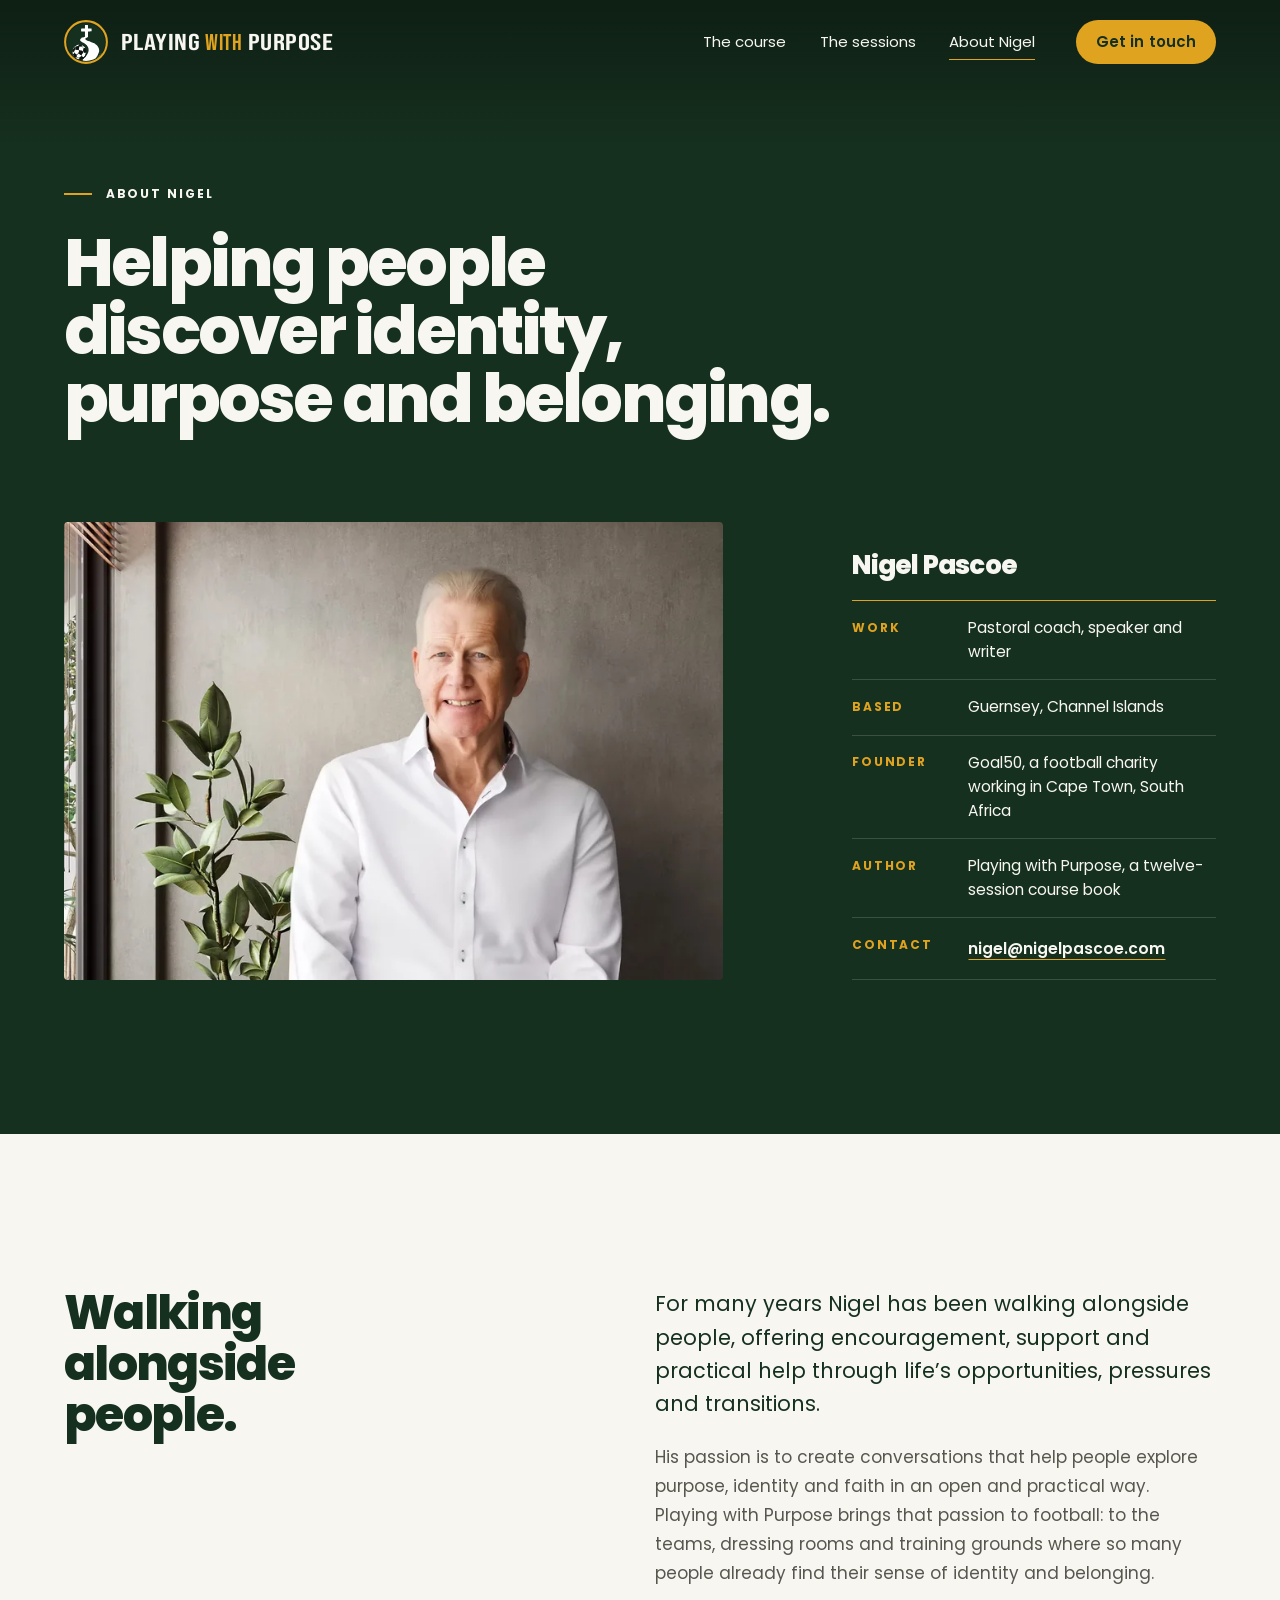
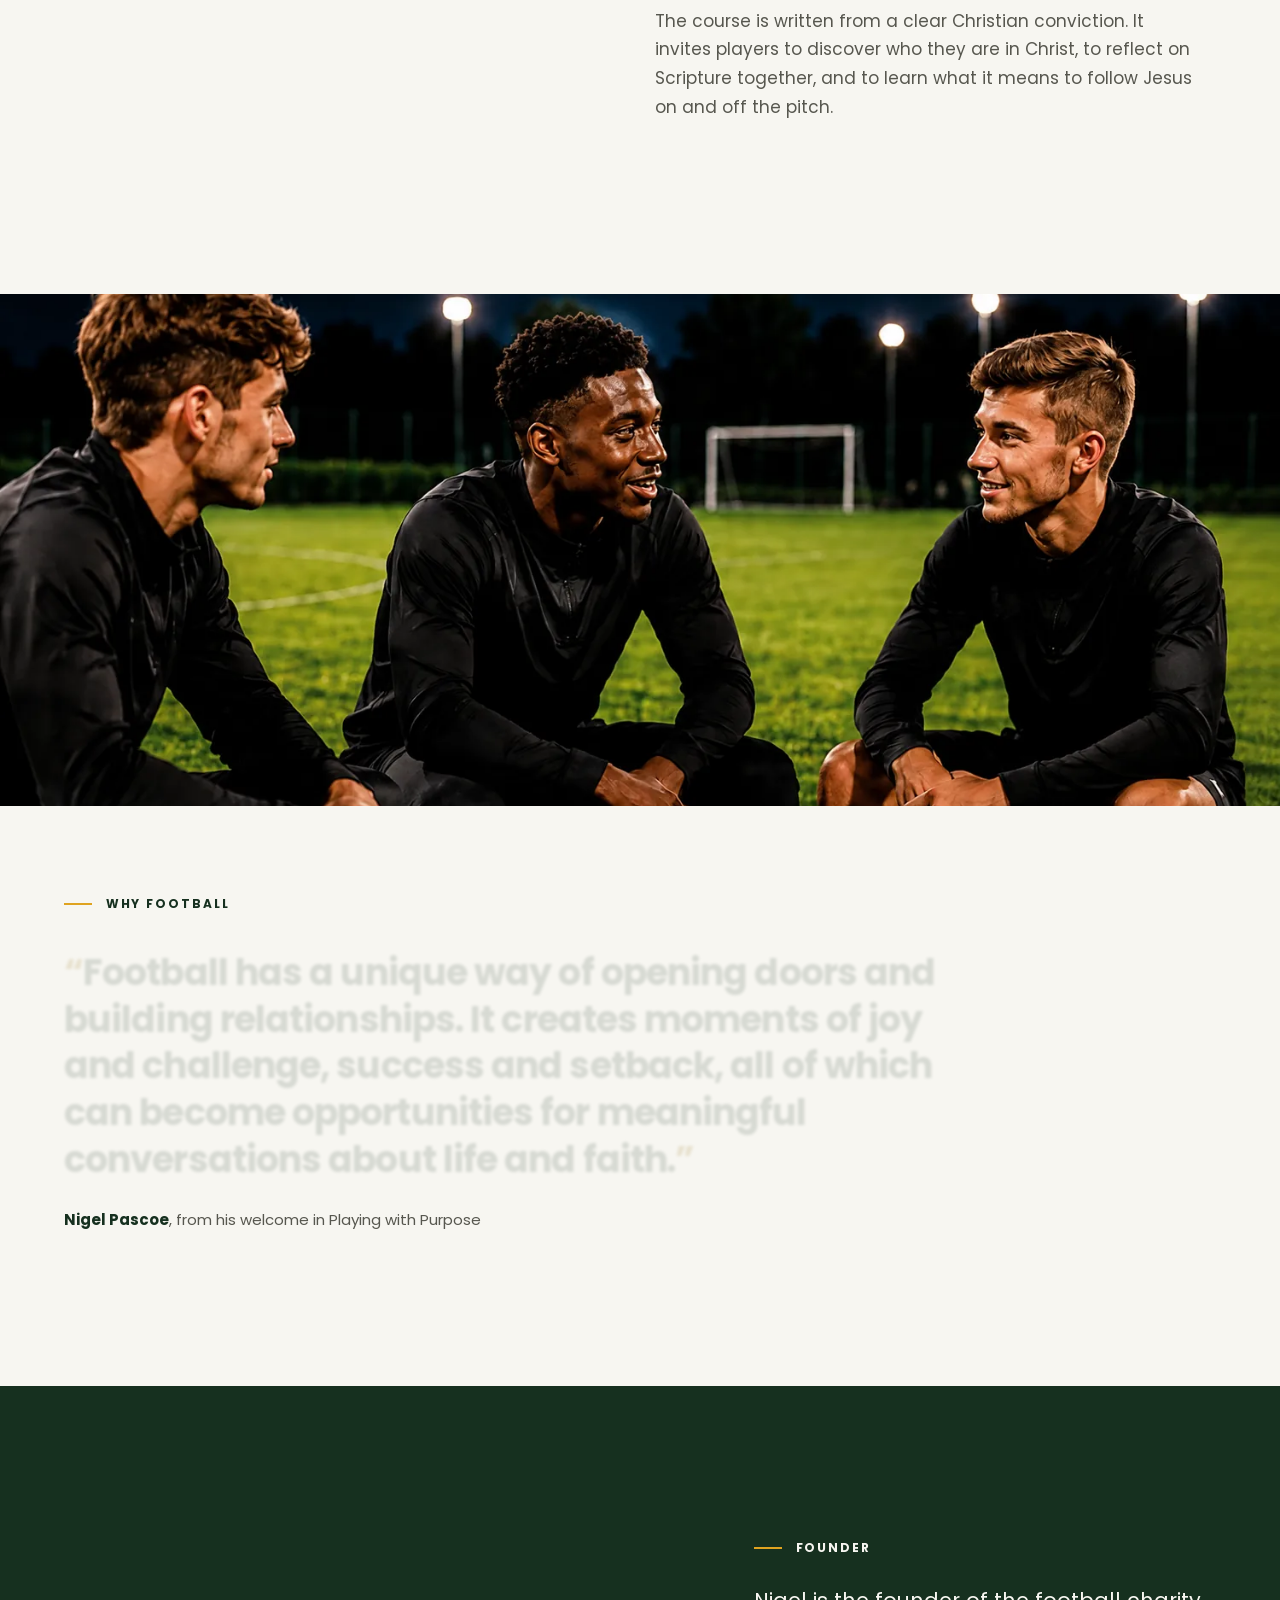
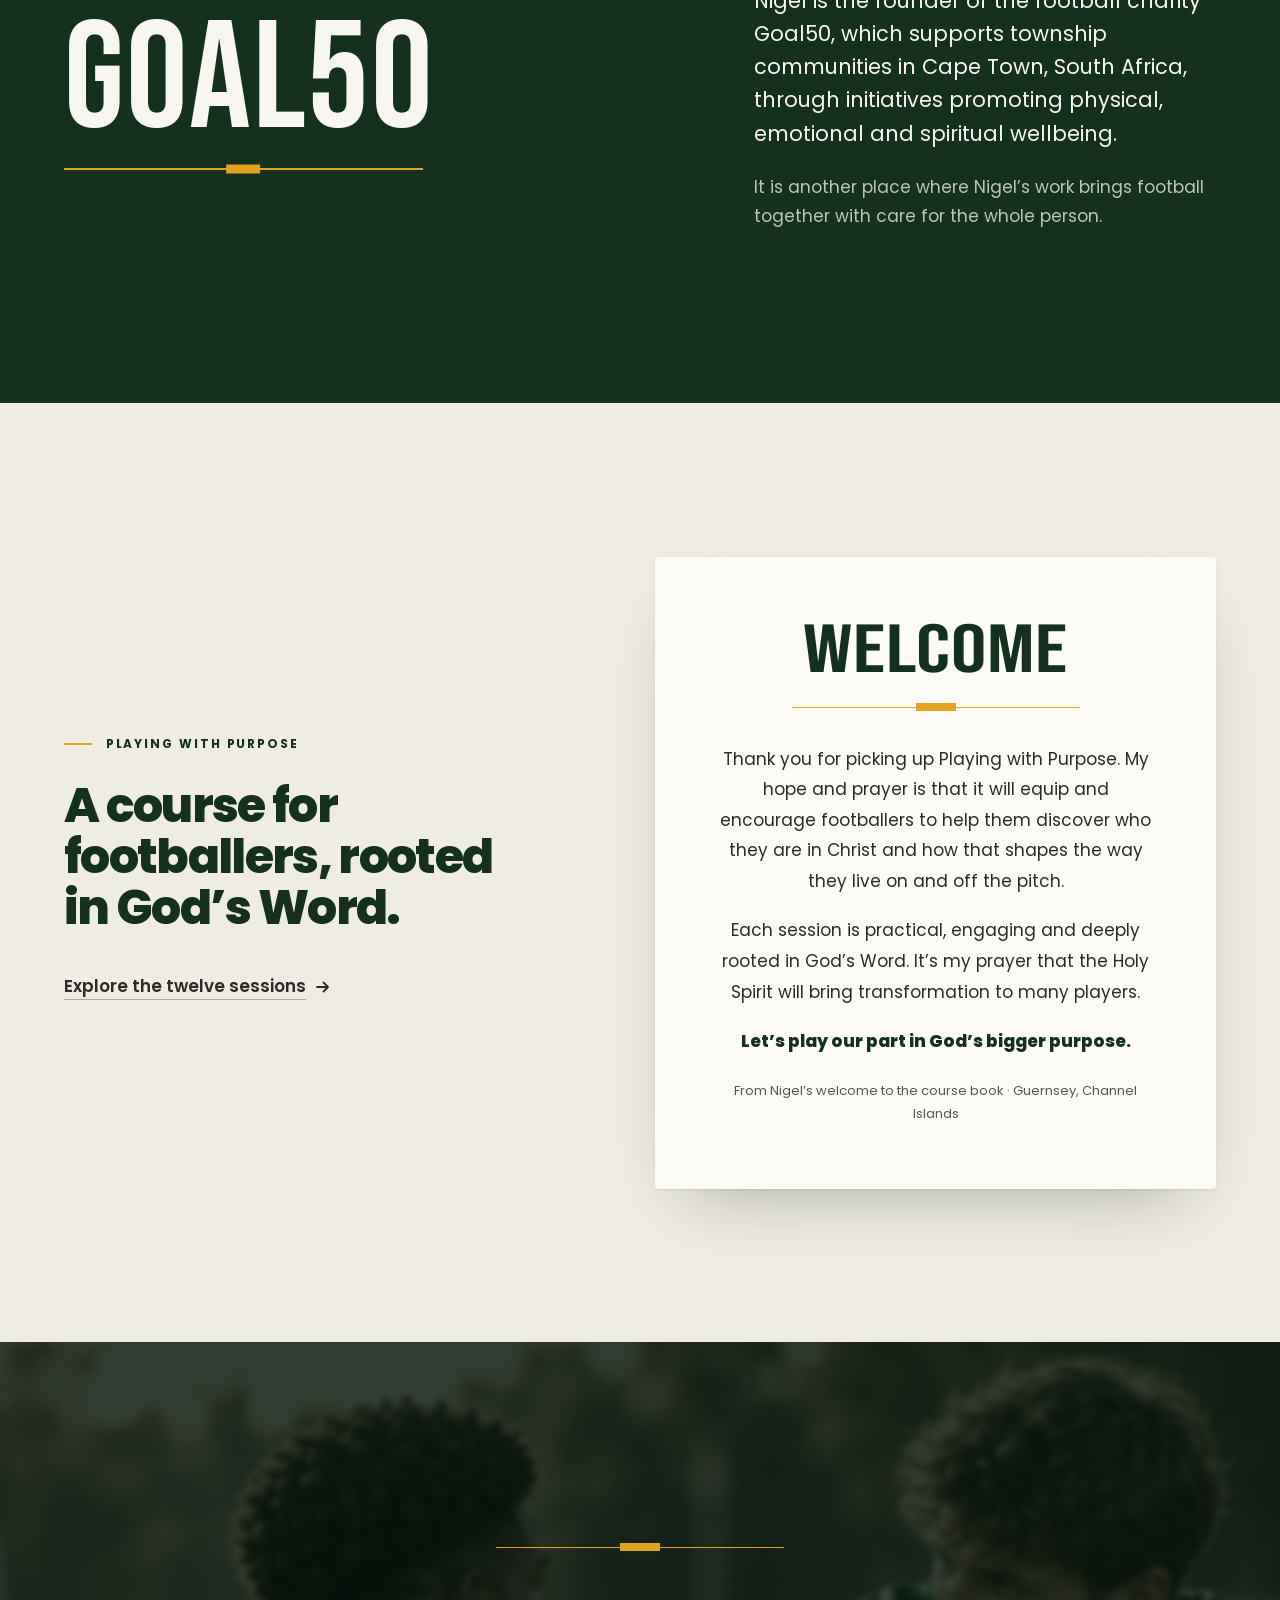
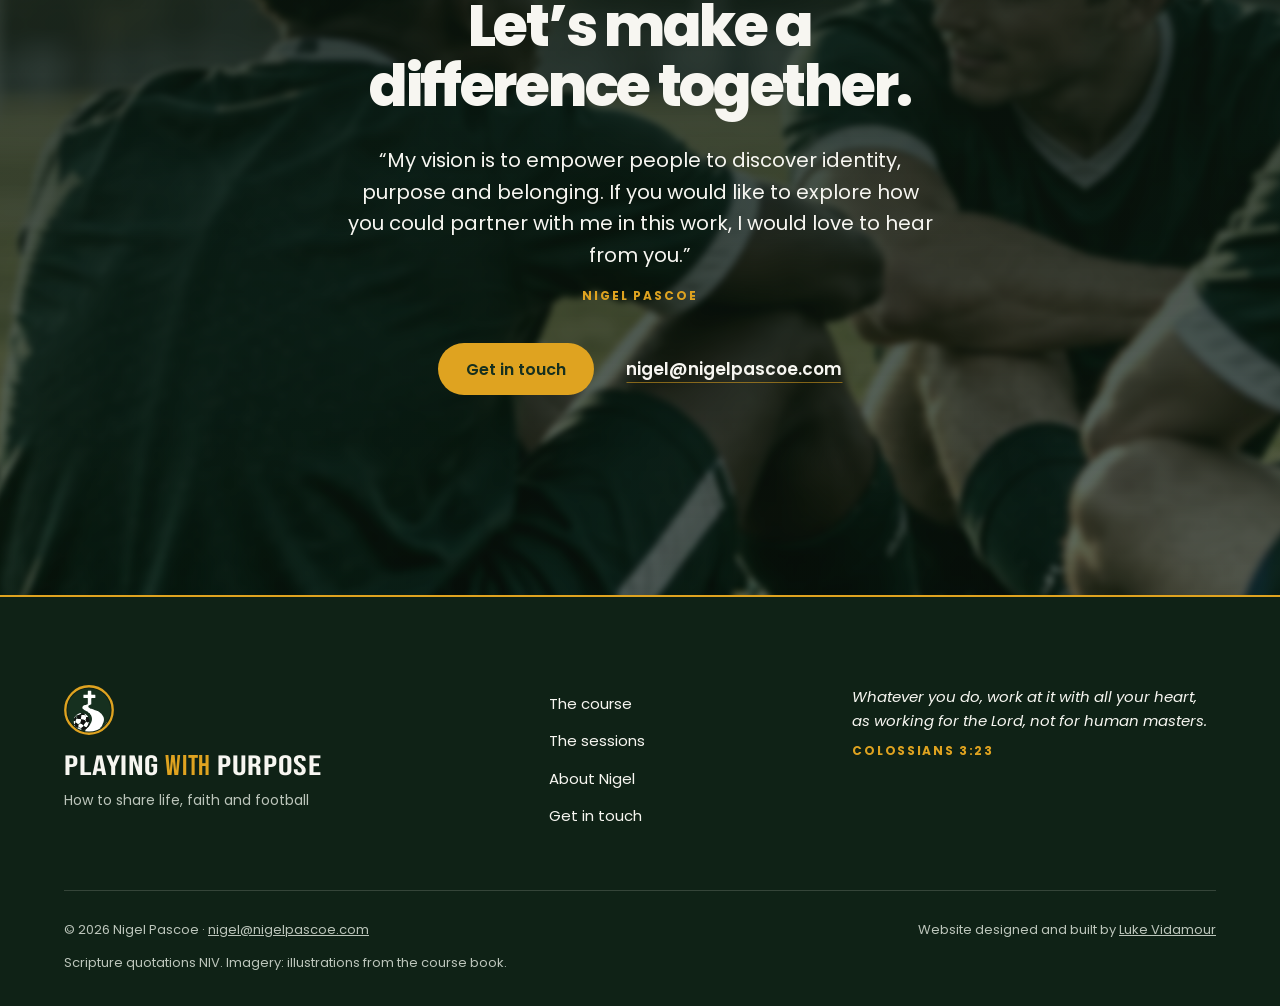
==== commit 259f0b74: "amends" ====
--- a/about/index.html
+++ b/about/index.html
@@ -15,7 +15,7 @@
   <meta property="og:title" content="About Nigel Pascoe · Playing with Purpose">
   <meta property="og:description" content="Pastoral coach, speaker and writer, founder of Goal50, and author of Playing with Purpose.">
   <meta property="og:url" content="https://playingwithpurpose.uk/about/">
-  <meta property="og:image" content="https://playingwithpurpose.uk/assets/img/social-card.jpg">
+  <meta property="og:image" content="https://playingwithpurpose.uk/assets/img/social-card.jpg?v=2">
   <meta property="og:image:width" content="1200">
   <meta property="og:image:height" content="630">
   <meta property="og:image:alt" content="Playing with Purpose, a 12-session Christian course by Nigel Pascoe, shown beside the course book cover.">
@@ -31,10 +31,10 @@
   <link rel="preload" href="../assets/fonts/bebas-neue-400.woff2" as="font" type="font/woff2" crossorigin>
   <link rel="preload" href="../assets/fonts/poppins-800.woff2" as="font" type="font/woff2" crossorigin>
   <link rel="preload" href="../assets/fonts/poppins-400.woff2" as="font" type="font/woff2" crossorigin>
-  <link rel="stylesheet" href="../assets/css/site.css?v=13">
+  <link rel="stylesheet" href="../assets/css/site.css?v=14">
   <script>document.documentElement.classList.add('js')</script>
   <script src="../assets/js/vendor/lenis.min.js?v=1.3.26" defer></script>
-  <script src="../assets/js/site.js?v=7" defer></script>
+  <script src="../assets/js/site.js?v=8" defer></script>
 </head>
 <body class="page-about">
   <a class="skip-link" href="#main">Skip to content</a>
@@ -202,6 +202,7 @@
     <div class="wrap site-footer__legal">
       <p>© 2026 Nigel Pascoe · <a href="mailto:nigel@nigelpascoe.com">nigel@nigelpascoe.com</a></p>
       <p>Scripture quotations NIV. Imagery: illustrations from the course book.</p>
+      <p class="site-footer__credit">Website designed and built by <a href="mailto:luke@pottingshed.com">Luke Vidamour</a></p>
     </div>
   </footer>
 </body>
--- a/assets/css/site.css
+++ b/assets/css/site.css
@@ -620,6 +620,13 @@
 .site-footer__verse figcaption { margin-top: .6rem; font: 700 .75rem/1.3 var(--font-sans); letter-spacing: .14em; text-transform: uppercase; color: var(--gold); }
 .site-footer__legal { display: flex; flex-wrap: wrap; justify-content: space-between; gap: .4rem 2rem; margin-top: 3.5rem; padding-top: 1.5rem; border-top: 1px solid var(--on-dark-rule); font-size: .8125rem; color: var(--on-dark-soft); }
 .site-footer__legal p { margin: 0; }
+/* Wide screens: copyright left, credit right, the small-print note beneath. Phones simply stack, credit last. */
+@media (min-width: 900px) {
+  .site-footer__legal { display: grid; grid-template-columns: 1fr auto; grid-template-areas: "copy credit" "note note"; align-items: baseline; }
+  .site-footer__legal > p:first-child { grid-area: copy; }
+  .site-footer__legal > p:nth-child(2) { grid-area: note; }
+  .site-footer__credit { grid-area: credit; text-align: right; }
+}
 .site-footer__legal a { display: inline-block; padding-block: .25rem; color: var(--on-dark-soft); }
 @media (min-width: 900px) { .site-footer__grid { grid-template-columns: minmax(0, 5fr) minmax(0, 3fr) minmax(0, 4fr); column-gap: var(--gutter); } }
 
